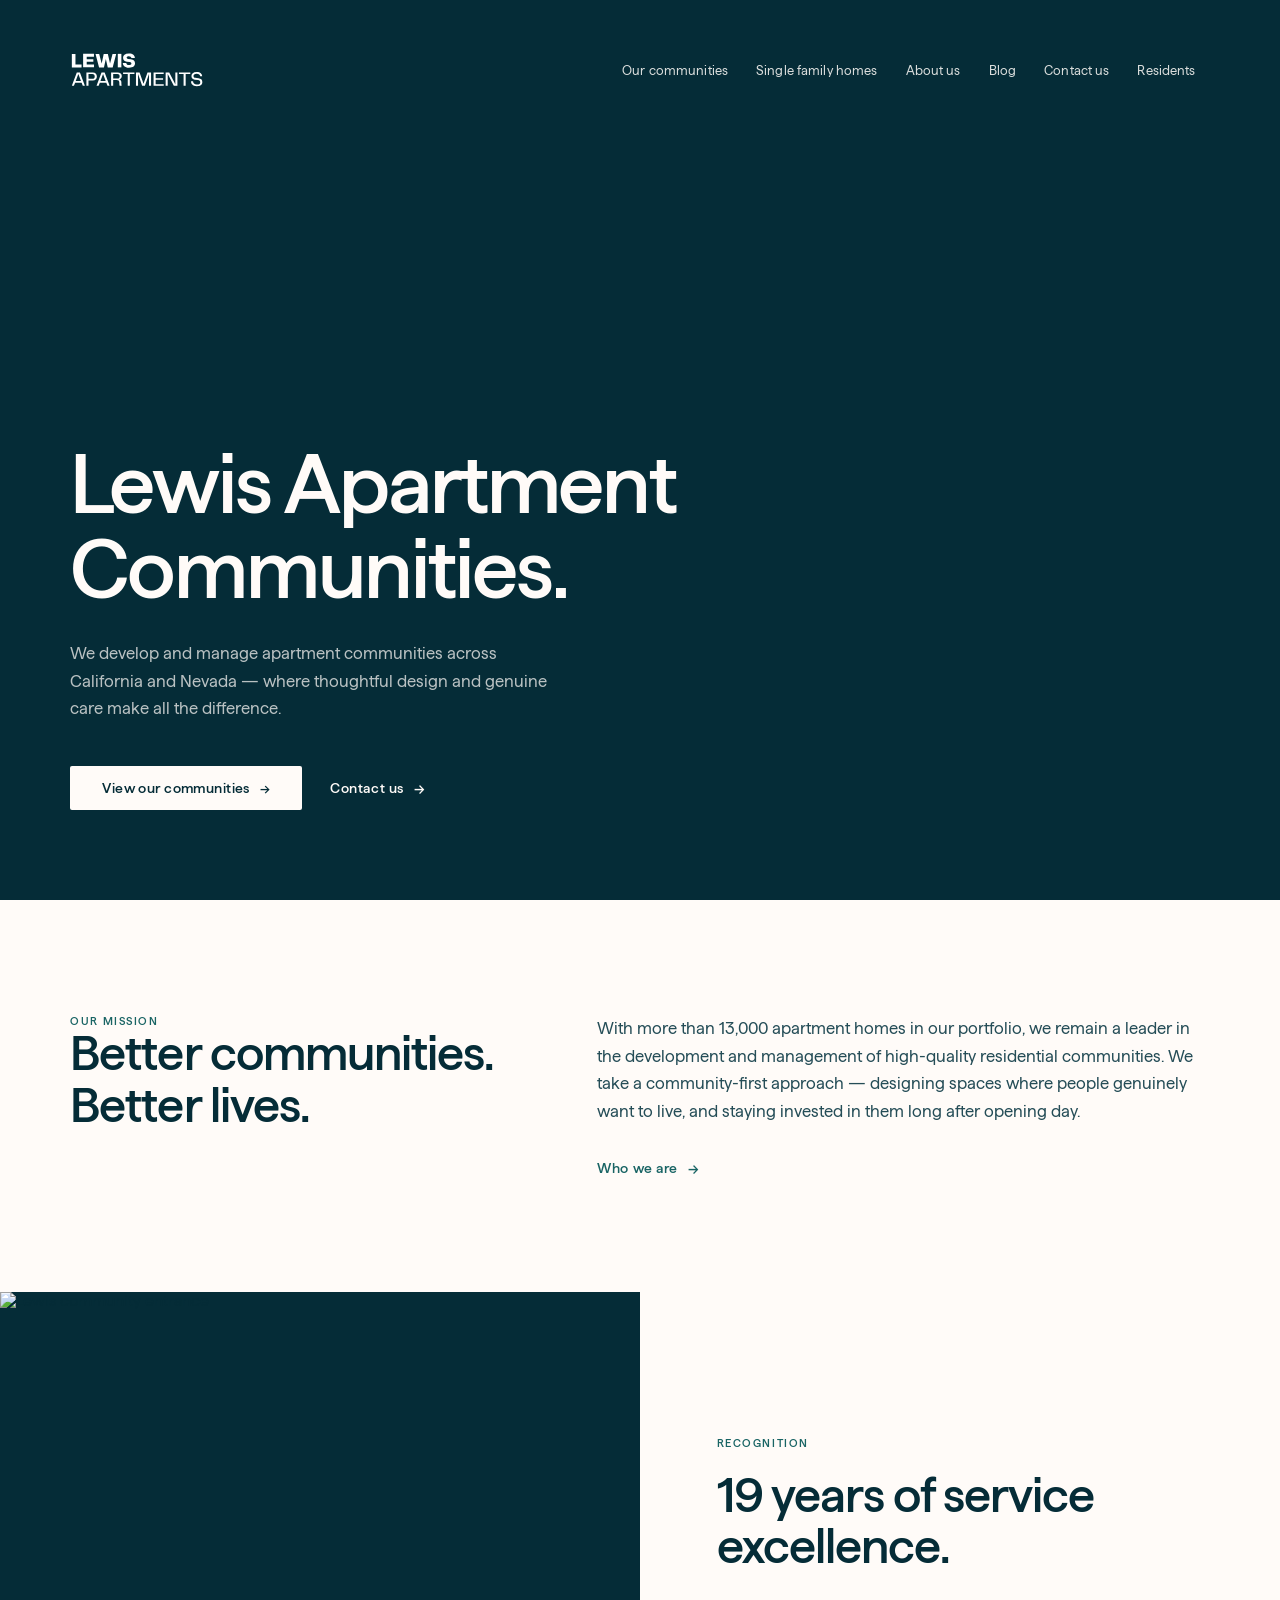
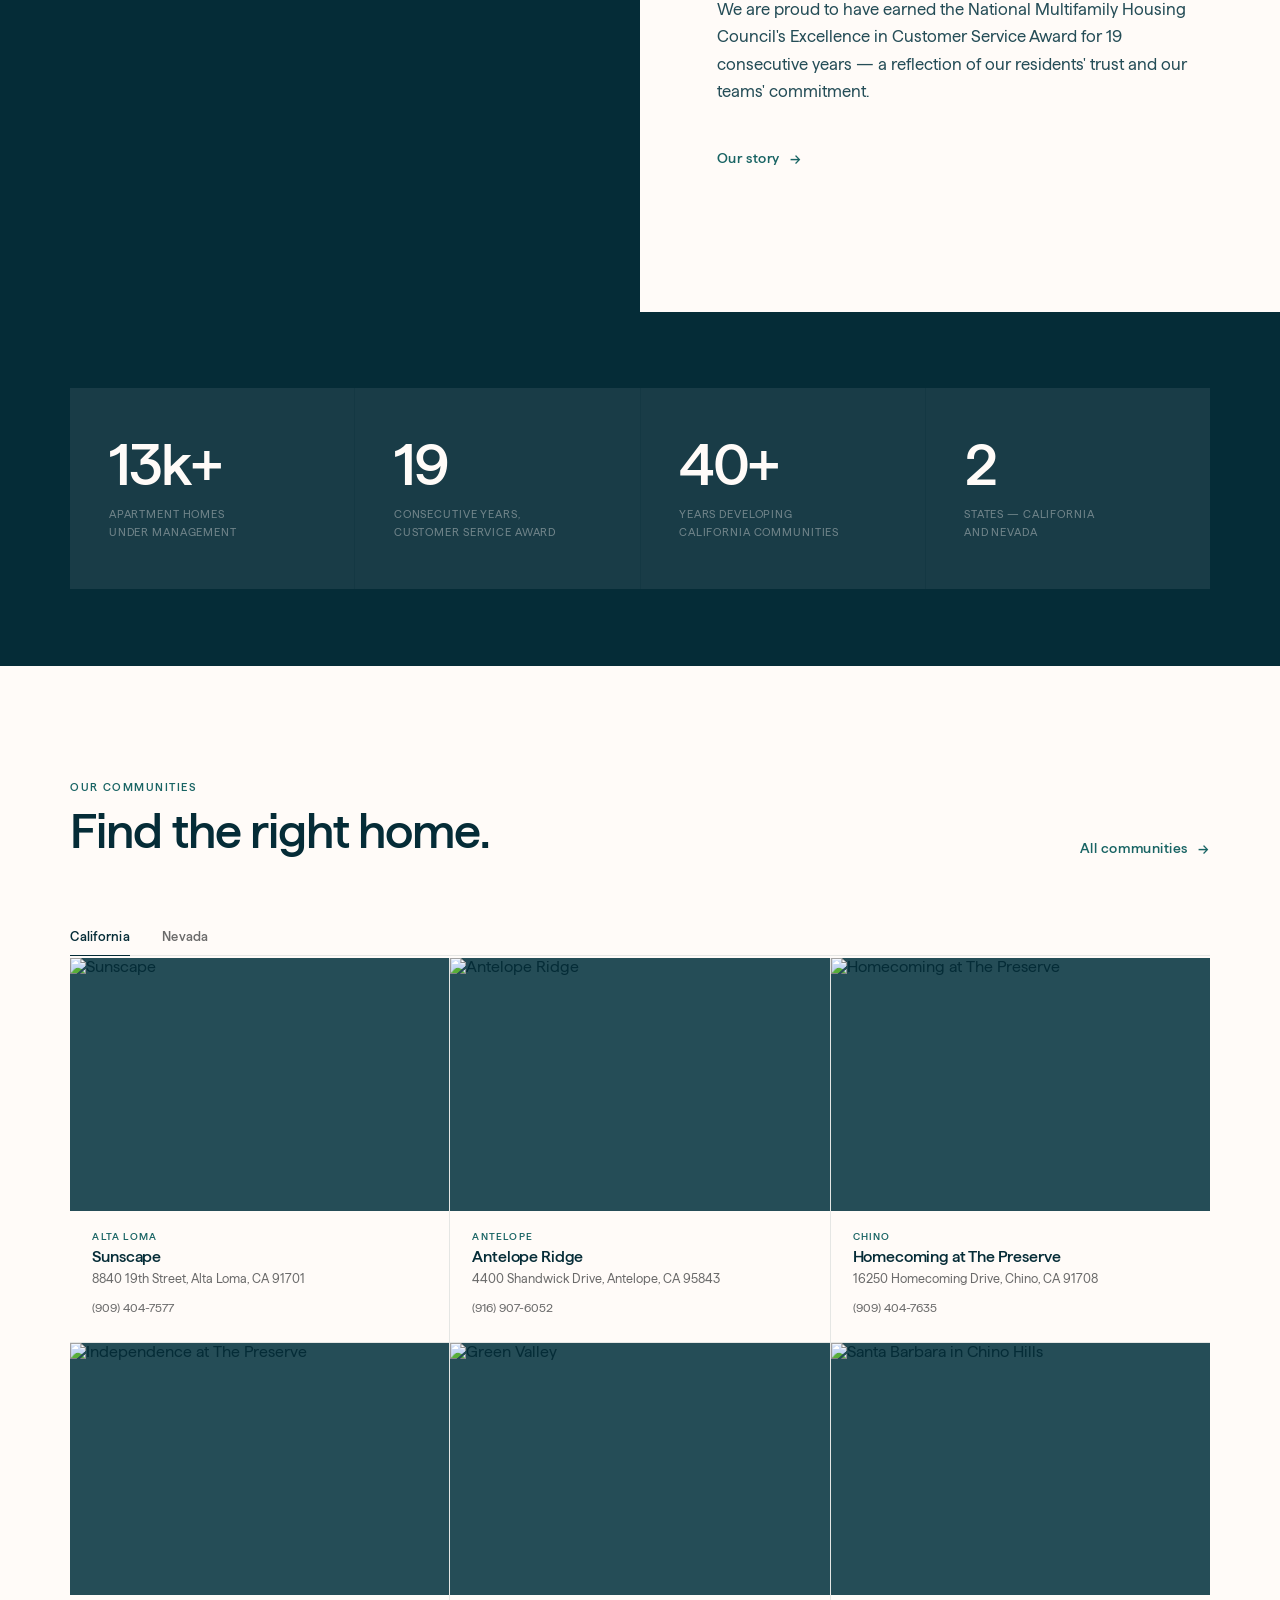
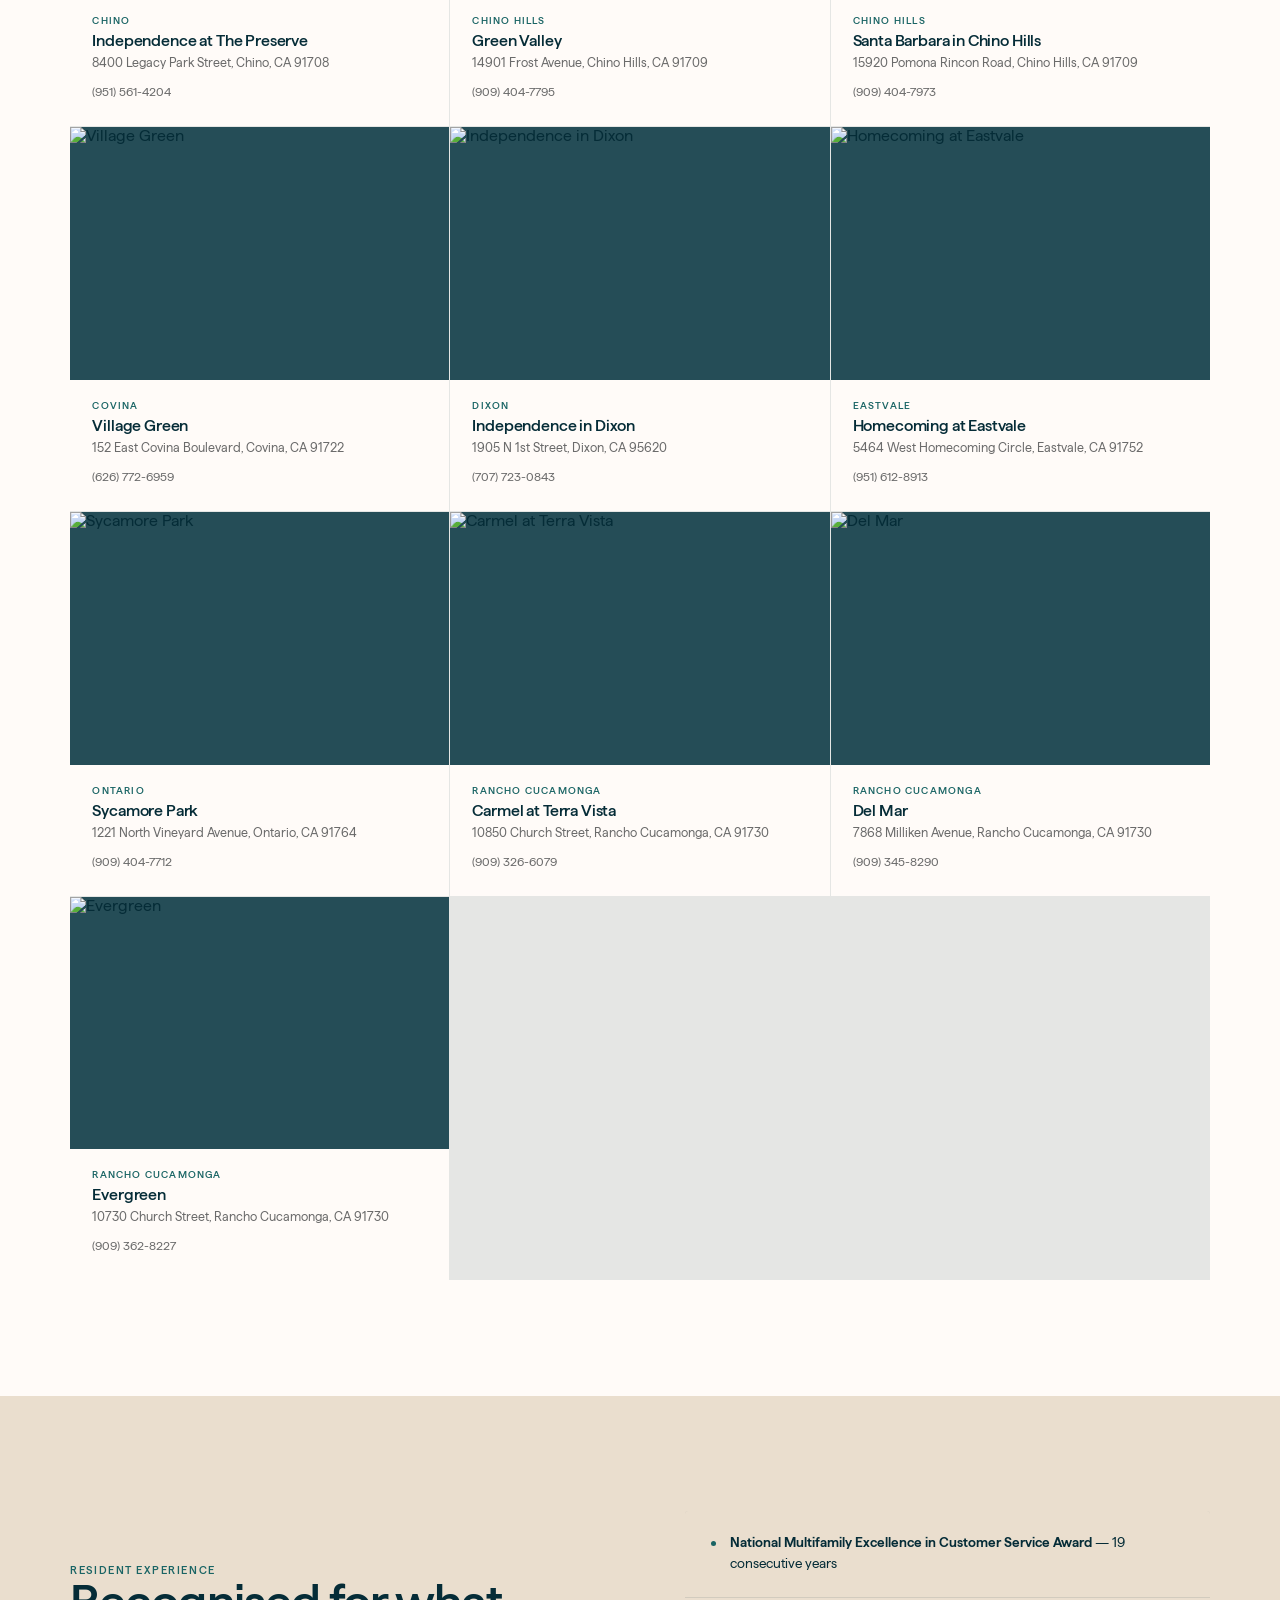
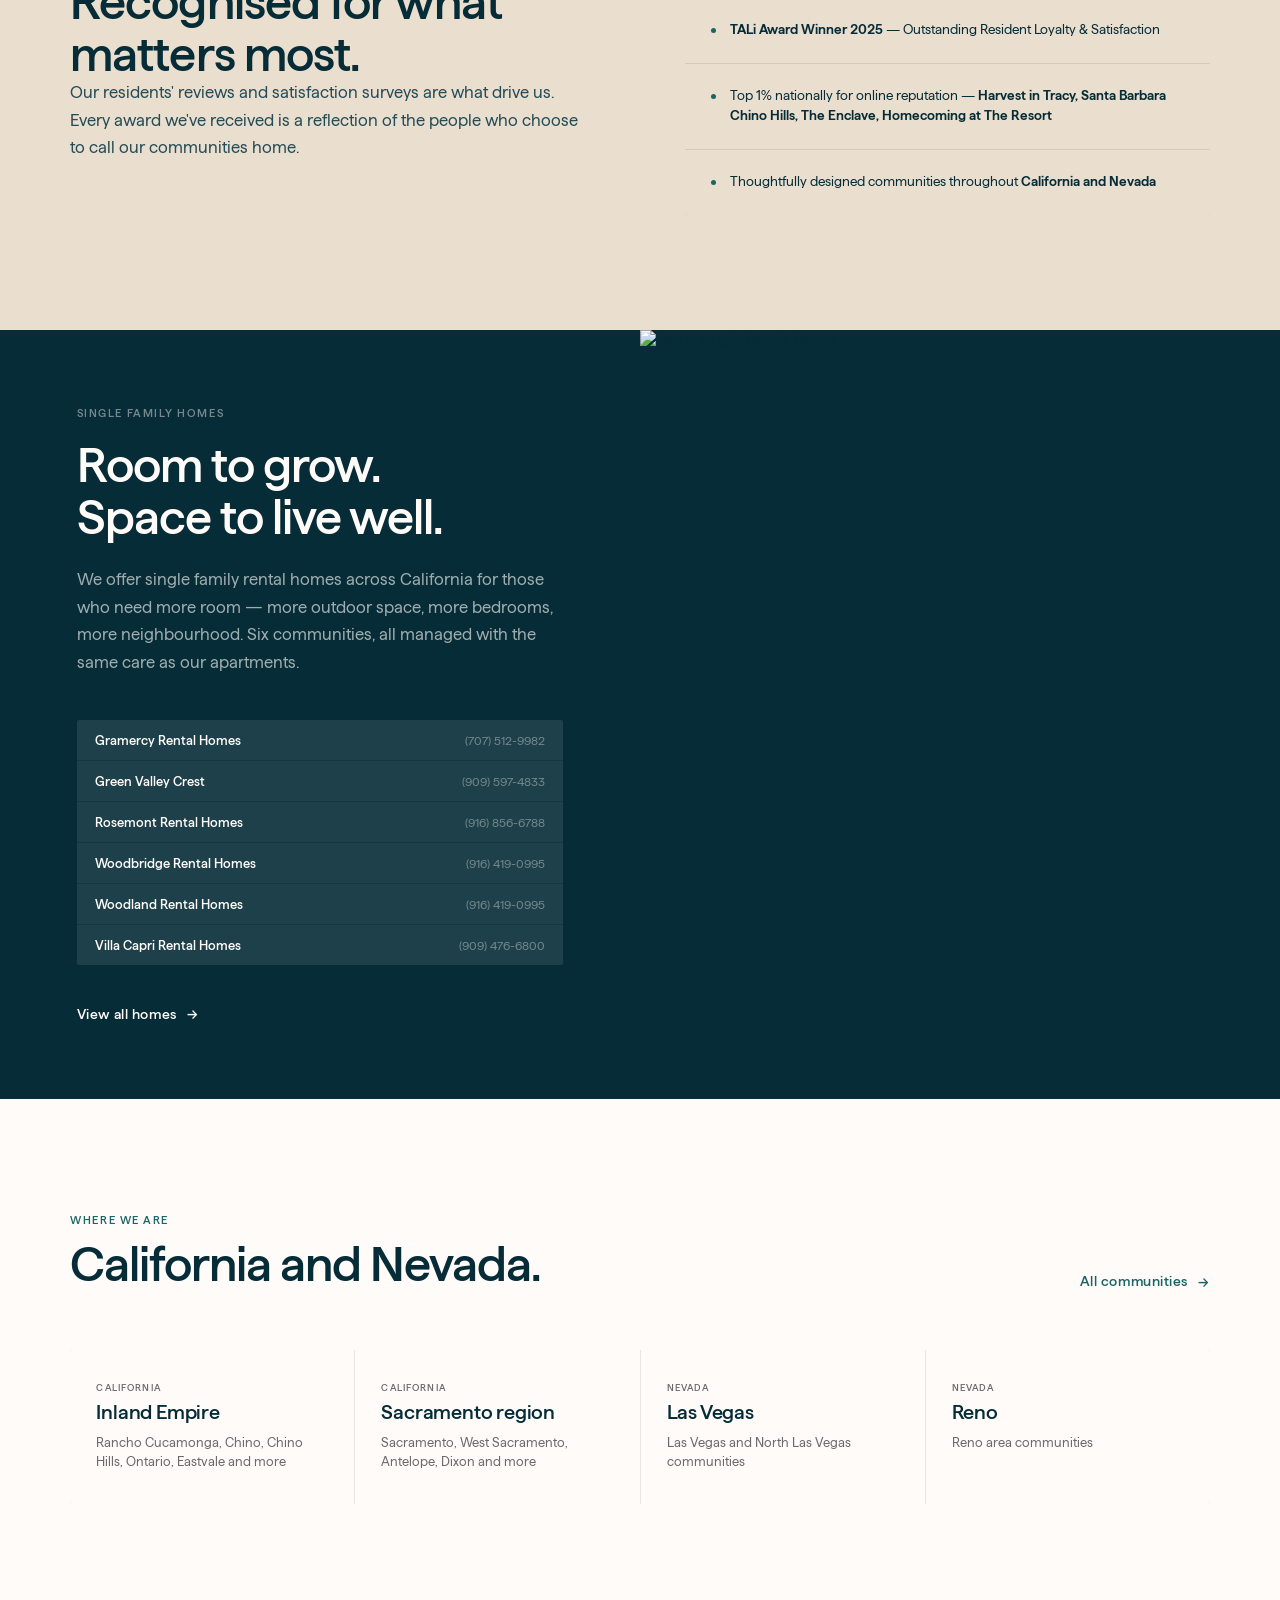
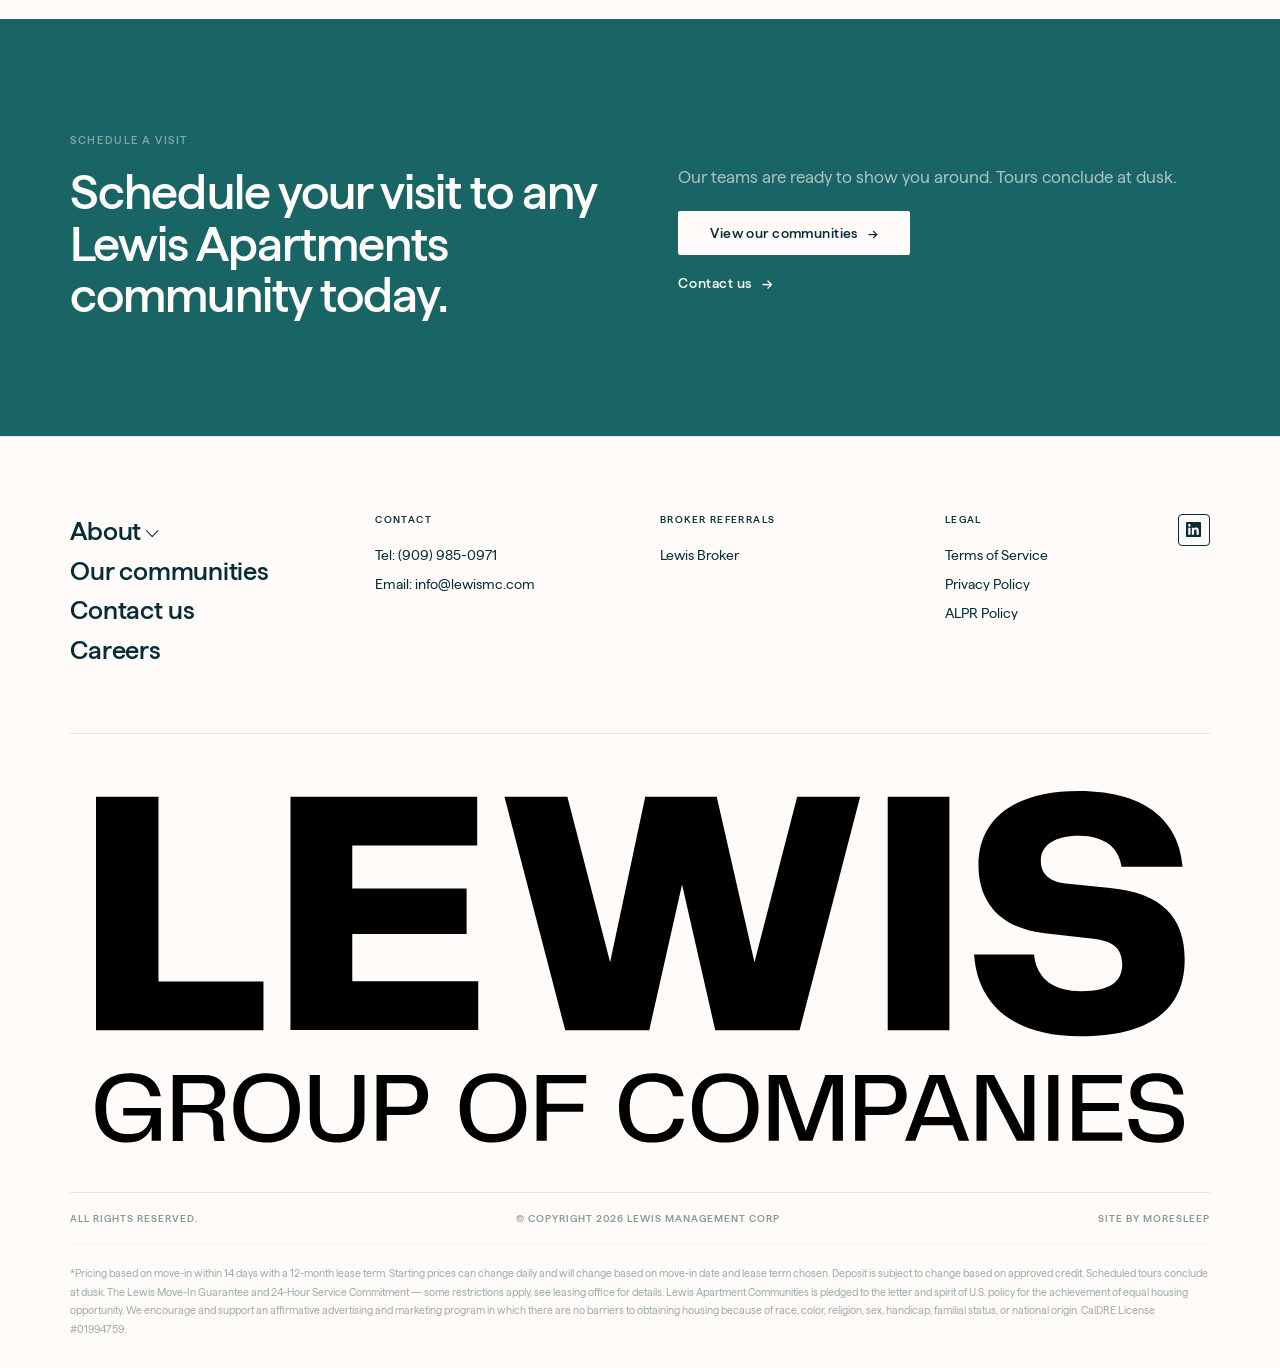
==== index.html @ bd65d20a "fix: footer pixel-matched to lewisgroupofcompanies.com screenshots" ====
<!DOCTYPE html>
<html lang="en">
<head>
<meta charset="UTF-8">
<meta name="viewport" content="width=device-width, initial-scale=1.0">
<title>Lewis Apartments — Better communities. Better lives.</title>
<meta name="description" content="With more than 13,000 apartment homes across California and Nevada, Lewis remains a leader in the development and management of thoughtfully crafted residential communities.">
<style>
/* ─── FONTS — self-hosted Haffer SQ ──────────────────── */
@font-face {
  font-family: 'Haffer SQ';
  src: url('./fonts/HafferSQ-Regular.woff2') format('woff2');
  font-weight: 400;
  font-style: normal;
  font-display: swap;
}
@font-face {
  font-family: 'Haffer SQ';
  src: url('./fonts/HafferSQ-Medium.woff2') format('woff2');
  font-weight: 500;
  font-style: normal;
  font-display: swap;
}
@font-face {
  font-family: 'Haffer SQ';
  src: url('./fonts/HafferSQ-SemiBold.woff2') format('woff2');
  font-weight: 600;
  font-style: normal;
  font-display: swap;
}

/* ─── TOKENS ──────────────────────────────────────────── */
:root {
  --cream:    #FFFBF8;
  --blue:     #052C37;
  --teal:     #196464;
  --teal-mid: #254D57;
  --warm:     #EADECE;
  --gray:     #6B6B6B;
  --border:   rgba(5,44,55,0.1);
  --ff:       'Haffer SQ', sans-serif;
  --max:      1280px;
  --pad:      clamp(28px, 5.5vw, 88px);
}

/* ─── RESET ───────────────────────────────────────────── */
*, *::before, *::after { box-sizing: border-box; margin: 0; padding: 0; }
html { scroll-behavior: smooth; }
body {
  font-family: var(--ff);
  background: var(--cream);
  color: var(--blue);
  -webkit-font-smoothing: antialiased;
  text-rendering: optimizeLegibility;
}
img { display: block; max-width: 100%; }
a { text-decoration: none; color: inherit; }
button { font-family: var(--ff); cursor: pointer; border: none; background: none; }

/* ─── TYPE SCALE ──────────────────────────────────────── */
.t-eyebrow {
  font-size: 11px;
  font-weight: 500;
  letter-spacing: .14em;
  text-transform: uppercase;
  color: var(--teal);
}
.t-eyebrow-cream { color: rgba(255,251,248,.45); }

.t-h1 {
  font-size: clamp(44px, 6.5vw, 92px);
  font-weight: 500;
  line-height: 1.02;
  letter-spacing: -0.025em;
}
.t-h2 {
  font-size: clamp(30px, 3.8vw, 56px);
  font-weight: 500;
  line-height: 1.06;
  letter-spacing: -0.02em;
}
.t-h3 {
  font-size: clamp(18px, 1.8vw, 26px);
  font-weight: 500;
  line-height: 1.18;
  letter-spacing: -0.01em;
}
.t-body {
  font-size: clamp(16px, 1.3vw, 19px);
  font-weight: 400;
  line-height: 1.65;
  color: var(--teal-mid);
}
.t-body-sm {
  font-size: 14px;
  font-weight: 400;
  line-height: 1.6;
  color: var(--gray);
}

/* ─── LAYOUT ──────────────────────────────────────────── */
.wrap { max-width: var(--max); margin: 0 auto; padding: 0 var(--pad); }
.section { padding: clamp(72px, 9vw, 140px) 0; }

/* ─── CTAs ────────────────────────────────────────────── */
.cta-link {
  display: inline-flex;
  align-items: center;
  gap: 10px;
  font-size: 14px;
  font-weight: 500;
  letter-spacing: .04em;
  transition: gap .2s;
}
.cta-link::after { content: '→'; font-size: 15px; }
.cta-link:hover { gap: 16px; }
.cta-link-dark  { color: var(--blue); }
.cta-link-teal  { color: var(--teal); }
.cta-link-cream { color: var(--cream); }

.btn {
  display: inline-flex;
  align-items: center;
  gap: 10px;
  padding: 14px 32px;
  font-family: var(--ff);
  font-size: 14px;
  font-weight: 500;
  letter-spacing: .03em;
  border-radius: 2px;
  transition: background .18s, color .18s;
}
.btn::after { content: '→'; }
.btn-cream { background: var(--cream); color: var(--blue); }
.btn-cream:hover { background: var(--warm); }
.btn-outline-cream { border: 1px solid rgba(255,251,248,.4); color: var(--cream); background: transparent; }
.btn-outline-cream:hover { background: rgba(255,251,248,.1); }

/* ─── ANNOUNCEMENT BAR ───────────────────────────────── */
.announce-bar {
  position: fixed;
  top: 0; left: 0; right: 0;
  z-index: 201;
  background: var(--blue);
  height: 36px;
  display: flex;
  align-items: center;
  justify-content: center;
  transition: transform .3s;
}
.announce-bar.hidden { transform: translateY(-36px); }
.announce-bar a {
  font-size: 11.5px;
  font-weight: 400;
  letter-spacing: .04em;
  color: rgba(255,251,248,.65);
  display: flex;
  align-items: center;
  gap: 8px;
  transition: color .2s;
}
.announce-bar a span { color: var(--cream); font-weight: 500; }
.announce-bar a:hover { color: var(--cream); }
.announce-bar a::after { content: '→'; font-size: 12px; }

/* ─── NAV ─────────────────────────────────────────────── */
.nav {
  position: fixed;
  top: 36px; left: 0; right: 0;
  z-index: 200;
  transition: background .3s, border-color .3s, box-shadow .3s, top .3s;
  border-bottom: 1px solid transparent;
}
.nav.bar-hidden { top: 0; }
.nav.scrolled {
  background: var(--cream);
  border-color: var(--border);
  box-shadow: 0 2px 24px rgba(5,44,55,.06);
}
.nav-inner {
  display: flex;
  align-items: center;
  justify-content: space-between;
  height: 68px;
  max-width: var(--max);
  margin: 0 auto;
  padding: 0 var(--pad);
}

/* Logo */
.logo { display: block; line-height: 0; flex-shrink: 0; }
.logo-img {
  height: 36px;
  width: auto;
  display: block;
  filter: brightness(0) invert(1);
  transition: filter .3s;
}
.nav.scrolled .logo-img {
  filter: brightness(0) saturate(100%) invert(10%) sepia(40%) saturate(900%) hue-rotate(155deg) brightness(85%);
}

/* Nav links container */
.nav-links {
  display: flex;
  align-items: center;
  gap: 0;
  list-style: none;
  height: 68px;
  margin: 0; padding: 0;
}
.nav-links > li {
  position: relative;
  height: 100%;
  display: flex;
  align-items: center;
}
.nav-links > li > a,
.nav-links > li > button {
  font-family: var(--ff);
  font-size: 13px;
  font-weight: 400;
  letter-spacing: .01em;
  color: rgba(255,251,248,.85);
  padding: 0 14px;
  height: 100%;
  display: flex;
  align-items: center;
  gap: 5px;
  background: none;
  border: none;
  cursor: pointer;
  white-space: nowrap;
  transition: color .2s;
}
.nav-links > li > a:hover,
.nav-links > li > button:hover { color: var(--cream); }
.nav.scrolled .nav-links > li > a,
.nav.scrolled .nav-links > li > button { color: var(--blue); }
.nav.scrolled .nav-links > li > a:hover,
.nav.scrolled .nav-links > li > button:hover { color: var(--teal); }

/* Dropdown chevron */
.chev {
  display: inline-block;
  width: 8px; height: 8px;
  border-right: 1.5px solid currentColor;
  border-bottom: 1.5px solid currentColor;
  transform: rotate(45deg) translateY(-1px);
  transition: transform .2s;
  flex-shrink: 0;
}
.nav-links > li:hover .chev { transform: rotate(-135deg) translateY(2px); }

/* CTA pill button */
.nav-cta {
  font-size: 12px !important;
  font-weight: 500 !important;
  letter-spacing: .05em !important;
  color: var(--cream) !important;
  border: 1px solid rgba(255,251,248,.5) !important;
  border-radius: 2px !important;
  padding: 8px 18px !important;
  height: auto !important;
  margin-left: 6px;
}
.nav-cta:hover { background: rgba(255,251,248,.1) !important; border-color: var(--cream) !important; }
.nav.scrolled .nav-cta { color: var(--blue) !important; border-color: rgba(5,44,55,.5) !important; }
.nav.scrolled .nav-cta:hover { background: var(--blue) !important; color: var(--cream) !important; border-color: var(--blue) !important; }

/* Dropdown panel */
.nav-drop {
  position: absolute;
  top: 100%; left: 0;
  min-width: 240px;
  background: var(--cream);
  border: 1px solid var(--border);
  border-top: 2px solid var(--teal);
  box-shadow: 0 8px 32px rgba(5,44,55,.12);
  opacity: 0;
  visibility: hidden;
  transform: translateY(-4px);
  transition: opacity .18s, transform .18s, visibility .18s;
  z-index: 300;
}
.nav-links > li:hover .nav-drop { opacity: 1; visibility: visible; transform: translateY(0); }
.nav-drop a {
  display: flex;
  align-items: center;
  gap: 14px;
  padding: 13px 18px;
  font-size: 13px;
  font-weight: 400;
  color: var(--blue);
  border-bottom: 1px solid var(--border);
  width: 100%;
  height: auto;
  transition: background .15s, color .15s;
}
.nav-drop a:last-child { border-bottom: none; }
.nav-drop a:hover { background: var(--teal-light); color: var(--teal); }
.nav-drop-img {
  width: 52px; height: 36px;
  object-fit: cover;
  border-radius: 2px;
  flex-shrink: 0;
  background: var(--warm);
}
.nav-drop-label { font-weight: 500; line-height: 1.3; }
.nav-drop-label small { display: block; font-size: 11px; font-weight: 400; color: var(--gray); margin-top: 1px; }

/* Hamburger */
.nav-ham {
  display: none;
  flex-direction: column;
  gap: 5px;
  cursor: pointer;
  padding: 4px;
  background: none;
  border: none;
}
.nav-ham span {
  display: block;
  width: 22px; height: 1.5px;
  background: rgba(255,251,248,.9);
  transition: background .3s, transform .3s, opacity .3s;
}
.nav.scrolled .nav-ham span { background: var(--blue); }
.nav-ham.open span:nth-child(1) { transform: translateY(6.5px) rotate(45deg); }
.nav-ham.open span:nth-child(2) { opacity: 0; }
.nav-ham.open span:nth-child(3) { transform: translateY(-6.5px) rotate(-45deg); }

/* Mobile fullscreen menu */
.nav-mob {
  display: none;
  position: fixed;
  inset: 0;
  background: var(--blue);
  z-index: 198;
  padding: 110px var(--pad) 48px;
  overflow-y: auto;
  transform: translateX(100%);
  transition: transform .3s ease;
}
.nav-mob.open { display: block; transform: translateX(0); }
.nav-mob a {
  display: block;
  font-size: clamp(20px, 4vw, 30px);
  font-weight: 500;
  color: var(--cream);
  padding: 14px 0;
  border-bottom: 1px solid rgba(255,251,248,.1);
  transition: color .15s;
  width: 100%; height: auto;
}
.nav-mob a:hover { color: rgba(255,251,248,.55); }
.nav-mob .mob-sub {
  font-size: 14px;
  font-weight: 400;
  color: rgba(255,251,248,.38);
  padding: 10px 0 10px 14px;
  border-bottom: 1px solid rgba(255,251,248,.06);
}
.nav-mob .mob-sub:hover { color: rgba(255,251,248,.7); }

/* ─── HERO ────────────────────────────────────────────── */
.hero {
  position: relative;
  height: 100svh;
  min-height: 640px;
  overflow: hidden;
  display: flex;
  align-items: flex-end;
  padding-top: 104px;
}
.hero-bg {
  position: absolute;
  inset: 0;
  background: var(--blue);
}
.hero-bg img,
.hero-bg video {
  width: 100%; height: 100%;
  object-fit: cover;
  object-position: center 40%;
  opacity: .72;
}
.hero-bg::after {
  content: '';
  position: absolute;
  inset: 0;
  background:
    linear-gradient(to top,  rgba(5,44,55,.80) 0%, rgba(5,44,55,.15) 55%, transparent 100%),
    linear-gradient(to right, rgba(5,44,55,.35) 0%, transparent 65%);
}
.hero-content {
  position: relative;
  z-index: 2;
  width: 100%;
  max-width: var(--max);
  margin: 0 auto;
  padding: 0 var(--pad) clamp(56px, 7vw, 96px);
}
.hero-content .t-eyebrow { margin-bottom: 24px; }
.hero-content .t-h1 { color: var(--cream); max-width: 720px; margin-bottom: 28px; }
.hero-content .t-body { color: rgba(255,251,248,.72); max-width: 500px; margin-bottom: 44px; }
.hero-actions { display: flex; align-items: center; gap: 28px; flex-wrap: wrap; }

/* ─── MISSION ─────────────────────────────────────────── */
.mission-inner {
  display: grid;
  grid-template-columns: 5fr 7fr;
  gap: clamp(48px, 7vw, 120px);
  align-items: start;
}
.mission-left .t-eyebrow { margin-bottom: 20px; }
.mission-right .t-body   { margin-bottom: 40px; }

/* ─── SPLIT SECTIONS ──────────────────────────────────── */
.split {
  display: grid;
  grid-template-columns: 1fr 1fr;
  min-height: 620px;
}
.split-img {
  position: relative;
  overflow: hidden;
  background: var(--blue);
}
.split-img img {
  width: 100%; height: 100%;
  object-fit: cover;
  object-position: center;
  transition: transform .7s ease;
}
.split:hover .split-img img { transform: scale(1.04); }
.split-content {
  display: flex;
  flex-direction: column;
  justify-content: center;
  padding: clamp(48px, 6vw, 100px);
}
.split-content .t-eyebrow { margin-bottom: 20px; }
.split-content .t-h2      { margin-bottom: 24px; }
.split-content .t-body    { margin-bottom: 44px; }

.bg-cream  { background: var(--cream); }
.bg-blue   { background: var(--blue); }
.bg-teal   { background: var(--teal); }
.bg-warm   { background: var(--warm); }

.bg-blue .t-h2  { color: var(--cream); }
.bg-blue .t-body { color: rgba(255,251,248,.62); }
.bg-teal .t-h2  { color: var(--cream); }
.bg-teal .t-body { color: rgba(255,251,248,.7); }

/* ─── STATS ───────────────────────────────────────────── */
.stats-wrap {
  background: var(--blue);
  padding: clamp(48px, 6vw, 80px) 0;
}
.stats-grid {
  display: grid;
  grid-template-columns: repeat(4, 1fr);
  gap: 1px;
  background: rgba(255,251,248,.06);
}
.stat {
  background: rgba(255,251,248,.02);
  padding: clamp(28px, 4vw, 48px) clamp(24px, 3vw, 44px);
}
.stat-n {
  font-size: clamp(40px, 4.5vw, 64px);
  font-weight: 500;
  letter-spacing: -0.03em;
  color: var(--cream);
  line-height: 1;
  margin-bottom: 12px;
}
.stat-l {
  font-size: 11px;
  font-weight: 400;
  letter-spacing: .08em;
  text-transform: uppercase;
  color: rgba(255,251,248,.38);
  line-height: 1.6;
}

/* ─── COMMUNITIES ─────────────────────────────────────── */
.section-head {
  display: flex;
  align-items: flex-end;
  justify-content: space-between;
  margin-bottom: clamp(36px, 5vw, 60px);
  gap: 24px;
}
.section-head .t-eyebrow { margin-bottom: 12px; }

.tabs {
  display: flex;
  border-bottom: 1px solid var(--border);
  margin-bottom: 2px;
}
.tab {
  font-family: var(--ff);
  font-size: 13px;
  font-weight: 500;
  letter-spacing: .02em;
  padding: 12px 0;
  margin-right: 32px;
  margin-bottom: -1px;
  color: var(--gray);
  cursor: pointer;
  border-bottom: 1.5px solid transparent;
  transition: color .15s, border-color .15s;
  background: none;
}
.tab.active { color: var(--blue); border-color: var(--blue); }
.tab:hover  { color: var(--blue); }

.tab-panel { display: none; }
.tab-panel.active {
  display: grid;
  grid-template-columns: repeat(3, 1fr);
  gap: 1px;
  background: var(--border);
}

/* Community card */
.c-card {
  display: block;
  background: var(--cream);
  transition: background .18s;
}
.c-card:hover { background: #F5F0EB; }
.c-img {
  aspect-ratio: 3/2;
  overflow: hidden;
  position: relative;
  background: var(--teal-mid);
}
.c-img img {
  width: 100%; height: 100%;
  object-fit: cover;
  transition: transform .5s ease;
}
.c-card:hover .c-img img { transform: scale(1.05); }
.c-body { padding: 20px 22px 26px; }
.c-region {
  font-size: 10px;
  font-weight: 500;
  letter-spacing: .12em;
  text-transform: uppercase;
  color: var(--teal);
  margin-bottom: 5px;
}
.c-name {
  font-size: 16px;
  font-weight: 500;
  letter-spacing: -.01em;
  color: var(--blue);
  margin-bottom: 5px;
  line-height: 1.25;
}
.c-address {
  font-size: 12.5px;
  font-weight: 400;
  color: var(--gray);
  margin-bottom: 14px;
}
.c-foot {
  display: flex;
  align-items: center;
  justify-content: space-between;
}
.c-phone { font-size: 12px; color: var(--gray); }
.c-arrow {
  font-size: 15px;
  color: var(--teal);
  opacity: 0;
  transform: translateX(-4px);
  transition: opacity .18s, transform .18s;
}
.c-card:hover .c-arrow { opacity: 1; transform: translateX(0); }

/* ─── AWARDS STRIP ────────────────────────────────────── */
.awards-grid {
  display: grid;
  grid-template-columns: 1fr 1fr;
  gap: clamp(40px, 7vw, 112px);
  align-items: center;
}
.awards-left .t-eyebrow { margin-bottom: 20px; }
.awards-left .t-h2      { margin-bottom: 24px; }
.awards-right {
  display: flex;
  flex-direction: column;
  gap: 1px;
  background: rgba(5,44,55,.1);
  border-radius: 3px;
  overflow: hidden;
}
.award-row {
  background: var(--warm);
  padding: 22px 26px;
  display: flex;
  gap: 14px;
  align-items: flex-start;
}
.award-dot {
  width: 5px; height: 5px;
  border-radius: 50%;
  background: var(--teal);
  flex-shrink: 0;
  margin-top: 8px;
}
.award-text {
  font-size: 13.5px;
  font-weight: 400;
  color: var(--blue);
  line-height: 1.55;
}
.award-text strong { font-weight: 600; }

/* ─── LOCATIONS ───────────────────────────────────────── */
.loc-grid {
  display: grid;
  grid-template-columns: repeat(4, 1fr);
  gap: 1px;
  background: var(--border);
  border-radius: 3px;
  overflow: hidden;
  margin-top: 48px;
}
.loc {
  display: block;
  background: var(--cream);
  padding: 32px 26px;
  position: relative;
  transition: background .18s;
}
.loc:hover { background: #EAF2F2; }
.loc-region {
  font-size: 9.5px;
  font-weight: 500;
  letter-spacing: .12em;
  text-transform: uppercase;
  color: var(--gray);
  margin-bottom: 8px;
}
.loc-name {
  font-size: 20px;
  font-weight: 500;
  letter-spacing: -.01em;
  margin-bottom: 10px;
}
.loc-detail { font-size: 13px; font-weight: 400; color: var(--gray); line-height: 1.5; }
.loc-arrow {
  position: absolute;
  top: 32px; right: 26px;
  font-size: 16px;
  color: var(--teal);
  opacity: 0;
  transform: translateX(-6px);
  transition: opacity .18s, transform .18s;
}
.loc:hover .loc-arrow { opacity: 1; transform: translateX(0); }

/* ─── CTA SECTION ─────────────────────────────────────── */
.cta-inner {
  display: grid;
  grid-template-columns: 1fr 1fr;
  gap: clamp(40px, 6vw, 96px);
  align-items: center;
}
.cta-inner .t-eyebrow { margin-bottom: 20px; }
.cta-inner .t-h2 { color: var(--cream); }
.cta-right {
  display: flex;
  flex-direction: column;
  align-items: flex-start;
  gap: 20px;
}
.cta-body {
  font-size: 17px;
  font-weight: 400;
  line-height: 1.65;
  color: rgba(255,251,248,.62);
}

/* ─── FOOTER — lewisgroupofcompanies.com ──────────────── */
footer {
  background: var(--cream);
  border-top: 1px solid var(--border);
}

/* Main grid: nav column left, 3 info columns right */
.f-main {
  display: grid;
  grid-template-columns: 1fr 1fr 1fr 1fr;
  gap: 0;
  padding: clamp(48px, 6vw, 80px) 0 clamp(40px, 5vw, 64px);
  border-bottom: 1px solid var(--border);
}

/* Left column — large stacked nav links */
.f-nav-col {
  padding-right: 40px;
}
.f-nav-col ul {
  list-style: none;
  display: flex;
  flex-direction: column;
  gap: 4px;
}
.f-nav-col a {
  font-size: clamp(18px, 2vw, 26px);
  font-weight: 500;
  color: var(--blue);
  line-height: 1.4;
  letter-spacing: -0.01em;
  transition: color .15s;
  display: flex;
  align-items: center;
  gap: 6px;
}
.f-nav-col a:hover { color: var(--teal); }
.f-nav-col .f-chev {
  display: inline-block;
  width: 9px; height: 9px;
  border-right: 1.5px solid currentColor;
  border-bottom: 1.5px solid currentColor;
  transform: rotate(45deg) translateY(-1px);
}

/* Right 3 columns — CONTACT, BROKER REFERRALS, LEGAL */
.f-info-col {
  padding: 0 20px;
  border-left: none;
}
.f-info-head {
  font-size: 10px;
  font-weight: 500;
  letter-spacing: .14em;
  text-transform: uppercase;
  color: var(--blue);
  margin-bottom: 20px;
}
.f-info-body {
  display: flex;
  flex-direction: column;
  gap: 8px;
}
.f-info-body a,
.f-info-body p {
  font-size: 14px;
  font-weight: 400;
  color: var(--blue);
  line-height: 1.5;
  transition: color .15s;
}
.f-info-body a:hover { color: var(--teal); }

/* LinkedIn icon — top right */
.f-social {
  display: flex;
  justify-content: flex-end;
  padding-bottom: 20px;
  grid-column: 4;
  grid-row: 1;
  align-self: start;
  justify-self: end;
}
.f-linkedin {
  display: flex;
  align-items: center;
  justify-content: center;
  width: 32px; height: 32px;
  border: 1.5px solid var(--blue);
  border-radius: 4px;
  color: var(--blue);
  transition: background .15s, color .15s;
}
.f-linkedin:hover { background: var(--blue); color: var(--cream); }
.f-linkedin svg { width: 15px; height: 15px; fill: currentColor; }

/* Giant LEWIS GROUP OF COMPANIES wordmark */
.f-wordmark {
  padding: clamp(32px, 4vw, 48px) 0 clamp(24px, 3vw, 36px);
  border-bottom: 1px solid var(--border);
  overflow: hidden;
}
.f-wordmark a {
  display: block;
  line-height: 1;
}
.f-wordmark img {
  width: 100%;
  height: auto;
  display: block;
  /* White SVG → black: invert the white to black */
  filter: brightness(0);
}

/* Bottom bar — three items spaced across full width */
.f-bottom-bar {
  display: flex;
  align-items: center;
  justify-content: space-between;
  padding: clamp(14px, 2vw, 20px) 0;
  gap: 16px;
}
.f-bottom-bar span {
  font-size: 10px;
  font-weight: 500;
  letter-spacing: .1em;
  text-transform: uppercase;
  color: var(--blue);
  opacity: .5;
}
.f-bottom-bar a {
  font-size: 10px;
  font-weight: 500;
  letter-spacing: .1em;
  text-transform: uppercase;
  color: var(--blue);
  opacity: .5;
  transition: opacity .15s;
}
.f-bottom-bar a:hover { opacity: 1; }

/* Apartments legal disclaimer */
.f-disclaimer {
  border-top: 1px solid var(--border);
  padding: 20px 0 28px;
  font-size: 10.5px;
  font-weight: 400;
  color: var(--blue);
  opacity: .38;
  line-height: 1.8;
}

/* ─── RESPONSIVE ──────────────────────────────────────── */
@media (max-width: 1024px) {
  .mission-inner,
  .awards-grid,
  .cta-inner { grid-template-columns: 1fr; }
  .f-main { grid-template-columns: 1fr 1fr; gap: 32px; }
  .split { grid-template-columns: 1fr; }
  .split-img { min-height: 400px; order: -1; }
  .split.img-right .split-img { order: 1; }
  .stats-grid { grid-template-columns: 1fr 1fr; }
  .loc-grid { grid-template-columns: 1fr 1fr; }
  .tab-panel.active { grid-template-columns: 1fr 1fr; }
  .footer-top { grid-template-columns: 1fr 1fr; gap: 32px; }
}
@media (max-width: 860px) {
  .nav-links { display: none; }
  .nav-ham { display: flex; }
  .tab-panel.active { grid-template-columns: 1fr; }
  .stats-grid { grid-template-columns: 1fr 1fr; }
  .loc-grid { grid-template-columns: 1fr 1fr; }
  .footer-top { grid-template-columns: 1fr; }
  .section-head { flex-direction: column; align-items: flex-start; }
  .hero-actions { flex-direction: column; align-items: flex-start; gap: 16px; }
}
@media (prefers-reduced-motion: reduce) {
  * { transition: none !important; }
}
</style>
</head>
<body>

<!-- NAV ───────────────────────────────────────────────── -->
<nav class="nav" id="nav" role="navigation" aria-label="Main navigation">
  <div class="nav-inner">
    <!-- Lewis Group of Companies wordmark SVG — matches the parent site exactly -->
    <a href="/" class="logo" aria-label="Lewis Apartments">
      <img src="./img/lewis-apartments-logo-white.svg"
           alt="Lewis Apartments"
           class="logo-img"
           width="114" height="37">
    </a>

    <ul class="nav-links" role="list">
      <li><a href="#communities">Our communities</a></li>
      <li><a href="#single-family">Single family homes</a></li>
      <li><a href="/about-us">About us</a></li>
      <li><a href="https://blog.lewisapartments.com" target="_blank" rel="noopener">Blog</a></li>
      <li><a href="/contact-us">Contact us</a></li>
      <li><a href="/resident-corner">Residents</a></li>
    </ul>
  </div>
</nav>

<!-- HERO ──────────────────────────────────────────────── -->
<section class="hero" aria-label="Hero">
  <div class="hero-bg">
    <video
      autoplay
      muted
      loop
      playsinline
      poster="https://www.lewisapartments.com/uploads/images/images/307x194h/813043/HCTV_Pool5_10.2025.jpg"
    >
      <source src="https://lewisgroupofcompanies.com/wp-content/uploads/2023/08/our_businesses-module.mp4" type="video/mp4">
      <!-- Fallback image if video fails -->
      <img src="https://lewisgroupofcompanies.com/wp-content/uploads/2023/08/Lewis_Jamboree_EntryGate_0114-11x8_edit-1-2048x1365.jpg" alt="Lewis communities">
    </video>
  </div>
  <div class="hero-content wrap">
    <h1 class="t-h1">Lewis Apartment<br>Communities.</h1>
    <p class="t-body">We develop and manage apartment communities across California and Nevada — where thoughtful design and genuine care make all the difference.</p>
    <div class="hero-actions">
      <a href="#communities" class="btn btn-cream">View our communities</a>
      <a href="/contact-us" class="cta-link cta-link-cream">Contact us</a>
    </div>
  </div>
</section>

<!-- MISSION ────────────────────────────────────────────── -->
<section class="section" style="background:var(--cream);" aria-labelledby="mission-h">
  <div class="wrap">
    <div class="mission-inner">
      <div>
        <p class="t-eyebrow">Our mission</p>
        <h2 class="t-h2" id="mission-h">Better communities.<br>Better lives.</h2>
      </div>
      <div>
        <p class="t-body">With more than 13,000 apartment homes in our portfolio, we remain a leader in the development and management of high-quality residential communities. We take a community-first approach — designing spaces where people genuinely want to live, and staying invested in them long after opening day.</p>
        <br><br>
        <a href="/about-us" class="cta-link cta-link-teal">Who we are</a>
      </div>
    </div>
  </div>
</section>

<!-- SPLIT — Recognition, image left ────────────────────── -->
<section class="split" aria-labelledby="recog-h">
  <div class="split-img">
    <img
      src="https://lewisgroupofcompanies.com/wp-content/uploads/2023/08/Lewis_Jamboree_EntryGate_0114-11x8_edit-1-2048x1365.jpg"
      alt="Lewis community entrance"
      loading="lazy"
    >
  </div>
  <div class="split-content bg-cream">
    <p class="t-eyebrow">Recognition</p>
    <h2 class="t-h2" id="recog-h">19 years of service excellence.</h2>
    <p class="t-body">We are proud to have earned the National Multifamily Housing Council's Excellence in Customer Service Award for 19 consecutive years — a reflection of our residents' trust and our teams' commitment.</p>
    <a href="/about-us" class="cta-link cta-link-teal">Our story</a>
  </div>
</section>

<!-- STATS ──────────────────────────────────────────────── -->
<div class="stats-wrap" aria-label="Lewis by the numbers">
  <div class="wrap">
    <div class="stats-grid">
      <div class="stat">
        <div class="stat-n">13k+</div>
        <div class="stat-l">Apartment homes<br>under management</div>
      </div>
      <div class="stat">
        <div class="stat-n">19</div>
        <div class="stat-l">Consecutive years,<br>Customer Service Award</div>
      </div>
      <div class="stat">
        <div class="stat-n">40+</div>
        <div class="stat-l">Years developing<br>California communities</div>
      </div>
      <div class="stat">
        <div class="stat-n">2</div>
        <div class="stat-l">States — California<br>and Nevada</div>
      </div>
    </div>
  </div>
</div>

<!-- COMMUNITIES ────────────────────────────────────────── -->
<section class="section" style="background:var(--cream);" id="communities" aria-labelledby="comm-h">
  <div class="wrap">
    <div class="section-head">
      <div>
        <p class="t-eyebrow">Our communities</p>
        <h2 class="t-h2" id="comm-h">Find the right home.</h2>
      </div>
      <a href="/our-communities" class="cta-link cta-link-teal">All communities</a>
    </div>

    <div class="tabs" role="tablist">
      <button class="tab active" role="tab" aria-selected="true"  aria-controls="tab-ca" onclick="switchTab('ca',this)">California</button>
      <button class="tab"        role="tab" aria-selected="false" aria-controls="tab-nv" onclick="switchTab('nv',this)">Nevada</button>
    </div>

    <!-- CA -->
    <div class="tab-panel active" id="tab-ca" role="tabpanel">
      <a href="https://www.lewisapartments.com/sunscape-apts-alta-loma-ca" class="c-card" target="_blank" rel="noopener">
        <div class="c-img"><img src="https://www.lewisapartments.com/uploads/images/images/307x194h/809871/Sunscape_Pool4_9.2025.jpg" alt="Sunscape" loading="lazy"></div>
        <div class="c-body"><div class="c-region">Alta Loma</div><div class="c-name">Sunscape</div><div class="c-address">8840 19th Street, Alta Loma, CA 91701</div><div class="c-foot"><span class="c-phone">(909) 404-7577</span><span class="c-arrow">→</span></div></div>
      </a>
      <a href="https://www.lewisapartments.com/antelope-ridge-antelope-ca" class="c-card" target="_blank" rel="noopener">
        <div class="c-img"><img src="https://d31itegtepnisb.cloudfront.net/uploads/image/image/640052/307x194h_Antelope_Ridge.jpg" alt="Antelope Ridge" loading="lazy"></div>
        <div class="c-body"><div class="c-region">Antelope</div><div class="c-name">Antelope Ridge</div><div class="c-address">4400 Shandwick Drive, Antelope, CA 95843</div><div class="c-foot"><span class="c-phone">(916) 907-6052</span><span class="c-arrow">→</span></div></div>
      </a>
      <a href="https://www.lewisapartments.com/homecoming-at-the-preserve-chino-ca" class="c-card" target="_blank" rel="noopener">
        <div class="c-img"><img src="https://www.lewisapartments.com/uploads/images/images/307x194h/743282/Clubhouse_exterior.jpg" alt="Homecoming at The Preserve" loading="lazy"></div>
        <div class="c-body"><div class="c-region">Chino</div><div class="c-name">Homecoming at The Preserve</div><div class="c-address">16250 Homecoming Drive, Chino, CA 91708</div><div class="c-foot"><span class="c-phone">(909) 404-7635</span><span class="c-arrow">→</span></div></div>
      </a>
      <a href="https://www.lewisapartments.com/independence-at-the-preserve-chino-ca/" class="c-card" target="_blank" rel="noopener">
        <div class="c-img"><img src="https://www.lewisapartments.com/uploads/images/images/307x194h/788414/IAP_Pool3_12.2024.jpg" alt="Independence at The Preserve" loading="lazy"></div>
        <div class="c-body"><div class="c-region">Chino</div><div class="c-name">Independence at The Preserve</div><div class="c-address">8400 Legacy Park Street, Chino, CA 91708</div><div class="c-foot"><span class="c-phone">(951) 561-4204</span><span class="c-arrow">→</span></div></div>
      </a>
      <a href="https://www.lewisapartments.com/green-valley-apartments-chino-hills-ca" class="c-card" target="_blank" rel="noopener">
        <div class="c-img"><img src="https://www.lewisapartments.com/uploads/images/images/307x194h/798018/Green_Valley_Pool2_4.25.jpg" alt="Green Valley" loading="lazy"></div>
        <div class="c-body"><div class="c-region">Chino Hills</div><div class="c-name">Green Valley</div><div class="c-address">14901 Frost Avenue, Chino Hills, CA 91709</div><div class="c-foot"><span class="c-phone">(909) 404-7795</span><span class="c-arrow">→</span></div></div>
      </a>
      <a href="https://www.lewisapartments.com/santa-barbara-in-chino-hills-chino-hills-ca" class="c-card" target="_blank" rel="noopener">
        <div class="c-img"><img src="https://www.lewisapartments.com/uploads/images/images/307x194h/795459/Santa_Barbara_Chino_Hills_Our_Communities_Banner_Top_Rated.jpg" alt="Santa Barbara in Chino Hills" loading="lazy"></div>
        <div class="c-body"><div class="c-region">Chino Hills</div><div class="c-name">Santa Barbara in Chino Hills</div><div class="c-address">15920 Pomona Rincon Road, Chino Hills, CA 91709</div><div class="c-foot"><span class="c-phone">(909) 404-7973</span><span class="c-arrow">→</span></div></div>
      </a>
      <a href="https://www.lewisapartments.com/village-green-senior-covina-ca" class="c-card" target="_blank" rel="noopener">
        <div class="c-img"><img src="https://www.lewisapartments.com/uploads/images/images/307x194h/263583/LMC_VillageGreen_Spa2-Bubbles_1285a-11x8.jpg" alt="Village Green" loading="lazy"></div>
        <div class="c-body"><div class="c-region">Covina</div><div class="c-name">Village Green</div><div class="c-address">152 East Covina Boulevard, Covina, CA 91722</div><div class="c-foot"><span class="c-phone">(626) 772-6959</span><span class="c-arrow">→</span></div></div>
      </a>
      <a href="https://www.lewisapartments.com/independence-in-dixon-dixon-ca" class="c-card" target="_blank" rel="noopener">
        <div class="c-img"><img src="https://www.lewisapartments.com/uploads/images/images/307x194h/820269/IID_Bldg_7_02.2026.jpg" alt="Independence in Dixon" loading="lazy"></div>
        <div class="c-body"><div class="c-region">Dixon</div><div class="c-name">Independence in Dixon</div><div class="c-address">1905 N 1st Street, Dixon, CA 95620</div><div class="c-foot"><span class="c-phone">(707) 723-0843</span><span class="c-arrow">→</span></div></div>
      </a>
      <a href="https://www.lewisapartments.com/homecoming-at-eastvale-eastvale-ca" class="c-card" target="_blank" rel="noopener">
        <div class="c-img"><img src="https://www.lewisapartments.com/uploads/images/images/307x194h/205289/Townhomes.jpg" alt="Homecoming at Eastvale" loading="lazy"></div>
        <div class="c-body"><div class="c-region">Eastvale</div><div class="c-name">Homecoming at Eastvale</div><div class="c-address">5464 West Homecoming Circle, Eastvale, CA 91752</div><div class="c-foot"><span class="c-phone">(951) 612-8913</span><span class="c-arrow">→</span></div></div>
      </a>
      <a href="https://www.lewisapartments.com/sycamore-park-ontario-ca" class="c-card" target="_blank" rel="noopener">
        <div class="c-img"><img src="https://www.lewisapartments.com/uploads/images/images/307x194h/760335/Sycamore_Park_Pool_Spa4_10.2023.jpg" alt="Sycamore Park" loading="lazy"></div>
        <div class="c-body"><div class="c-region">Ontario</div><div class="c-name">Sycamore Park</div><div class="c-address">1221 North Vineyard Avenue, Ontario, CA 91764</div><div class="c-foot"><span class="c-phone">(909) 404-7712</span><span class="c-arrow">→</span></div></div>
      </a>
      <a href="https://www.lewisapartments.com/carmel-at-terra-vista-rancho-cucamonga-ca" class="c-card" target="_blank" rel="noopener">
        <div class="c-img"><img src="https://www.lewisapartments.com/uploads/images/images/307x194h/758811/CTV_Spa3_9.2023.jpg" alt="Carmel at Terra Vista" loading="lazy"></div>
        <div class="c-body"><div class="c-region">Rancho Cucamonga</div><div class="c-name">Carmel at Terra Vista</div><div class="c-address">10850 Church Street, Rancho Cucamonga, CA 91730</div><div class="c-foot"><span class="c-phone">(909) 326-6079</span><span class="c-arrow">→</span></div></div>
      </a>
      <a href="https://www.lewisapartments.com/del-mar-apartments-rancho-cucamonga-ca" class="c-card" target="_blank" rel="noopener">
        <div class="c-img"><img src="https://www.lewisapartments.com/uploads/images/images/307x194h/767378/Del_Mar_Pool1_1.2024.jpg" alt="Del Mar" loading="lazy"></div>
        <div class="c-body"><div class="c-region">Rancho Cucamonga</div><div class="c-name">Del Mar</div><div class="c-address">7868 Milliken Avenue, Rancho Cucamonga, CA 91730</div><div class="c-foot"><span class="c-phone">(909) 345-8290</span><span class="c-arrow">→</span></div></div>
      </a>
      <a href="https://www.lewisapartments.com/evergreen-apts-rancho-cucamonga-ca" class="c-card" target="_blank" rel="noopener">
        <div class="c-img"><img src="https://www.lewisapartments.com/uploads/images/images/307x194h/207713/Play_area.jpg" alt="Evergreen" loading="lazy"></div>
        <div class="c-body"><div class="c-region">Rancho Cucamonga</div><div class="c-name">Evergreen</div><div class="c-address">10730 Church Street, Rancho Cucamonga, CA 91730</div><div class="c-foot"><span class="c-phone">(909) 362-8227</span><span class="c-arrow">→</span></div></div>
      </a>
    </div>

    <!-- NV -->
    <div class="tab-panel" id="tab-nv" role="tabpanel">
      <a href="https://www.lewisapartments.com/esprit-reno-nv" class="c-card" target="_blank" rel="noopener">
        <div class="c-img" style="background:linear-gradient(145deg,#2a7070,#0f4a4a);min-height:200px;"></div>
        <div class="c-body"><div class="c-region">Reno</div><div class="c-name">Esprit</div><div class="c-address">Reno, NV</div><div class="c-foot"><span class="c-phone">Virtual tours available</span><span class="c-arrow">→</span></div></div>
      </a>
      <a href="https://www.lewisapartments.com/our-communities" class="c-card" target="_blank" rel="noopener">
        <div class="c-img" style="background:linear-gradient(145deg,#1d5858,#0a3838);min-height:200px;"></div>
        <div class="c-body"><div class="c-region">Las Vegas</div><div class="c-name">Las Vegas communities</div><div class="c-address">Multiple Las Vegas locations</div><div class="c-foot"><span class="c-phone">View all</span><span class="c-arrow">→</span></div></div>
      </a>
    </div>
  </div>
</section>

<!-- AWARDS ─────────────────────────────────────────────── -->
<section class="section" style="background:var(--warm);" aria-labelledby="awards-h">
  <div class="wrap">
    <div class="awards-grid">
      <div>
        <p class="t-eyebrow">Resident experience</p>
        <h2 class="t-h2" id="awards-h">Recognised for what matters most.</h2>
        <p class="t-body">Our residents' reviews and satisfaction surveys are what drive us. Every award we've received is a reflection of the people who choose to call our communities home.</p>
      </div>
      <div class="awards-right">
        <div class="award-row"><span class="award-dot"></span><span class="award-text"><strong>National Multifamily Excellence in Customer Service Award</strong> — 19 consecutive years</span></div>
        <div class="award-row"><span class="award-dot"></span><span class="award-text"><strong>TALi Award Winner 2025</strong> — Outstanding Resident Loyalty &amp; Satisfaction</span></div>
        <div class="award-row"><span class="award-dot"></span><span class="award-text">Top 1% nationally for online reputation — <strong>Harvest in Tracy, Santa Barbara Chino Hills, The Enclave, Homecoming at The Resort</strong></span></div>
        <div class="award-row"><span class="award-dot"></span><span class="award-text">Thoughtfully designed communities throughout <strong>California and Nevada</strong></span></div>
      </div>
    </div>
  </div>
</section>

<!-- SPLIT — Single family, image right ─────────────────── -->
<section class="split img-right" id="single-family" aria-labelledby="sfh-h">
  <div class="split-content bg-blue">
    <p class="t-eyebrow t-eyebrow-cream">Single family homes</p>
    <h2 class="t-h2" id="sfh-h">Room to grow.<br>Space to live well.</h2>
    <p class="t-body">We offer single family rental homes across California for those who need more room — more outdoor space, more bedrooms, more neighbourhood. Six communities, all managed with the same care as our apartments.</p>
    <div style="display:flex;flex-direction:column;gap:1px;background:rgba(255,251,248,.06);border-radius:2px;overflow:hidden;margin-bottom:40px;">
      <div style="background:rgba(255,251,248,.04);padding:13px 18px;display:flex;justify-content:space-between;align-items:center;"><span style="font-size:13px;font-weight:500;color:var(--cream);">Gramercy Rental Homes</span><span style="font-size:12px;color:rgba(255,251,248,.38);">(707) 512-9982</span></div>
      <div style="background:rgba(255,251,248,.04);padding:13px 18px;display:flex;justify-content:space-between;align-items:center;"><span style="font-size:13px;font-weight:500;color:var(--cream);">Green Valley Crest</span><span style="font-size:12px;color:rgba(255,251,248,.38);">(909) 597-4833</span></div>
      <div style="background:rgba(255,251,248,.04);padding:13px 18px;display:flex;justify-content:space-between;align-items:center;"><span style="font-size:13px;font-weight:500;color:var(--cream);">Rosemont Rental Homes</span><span style="font-size:12px;color:rgba(255,251,248,.38);">(916) 856-6788</span></div>
      <div style="background:rgba(255,251,248,.04);padding:13px 18px;display:flex;justify-content:space-between;align-items:center;"><span style="font-size:13px;font-weight:500;color:var(--cream);">Woodbridge Rental Homes</span><span style="font-size:12px;color:rgba(255,251,248,.38);">(916) 419-0995</span></div>
      <div style="background:rgba(255,251,248,.04);padding:13px 18px;display:flex;justify-content:space-between;align-items:center;"><span style="font-size:13px;font-weight:500;color:var(--cream);">Woodland Rental Homes</span><span style="font-size:12px;color:rgba(255,251,248,.38);">(916) 419-0995</span></div>
      <div style="background:rgba(255,251,248,.04);padding:13px 18px;display:flex;justify-content:space-between;align-items:center;"><span style="font-size:13px;font-weight:500;color:var(--cream);">Villa Capri Rental Homes</span><span style="font-size:12px;color:rgba(255,251,248,.38);">(909) 476-6800</span></div>
    </div>
    <a href="/single-family-homes" class="cta-link cta-link-cream">View all homes</a>
  </div>
  <div class="split-img">
    <img
      src="https://lewisgroupofcompanies.com/wp-content/uploads/2023/08/Lewis-Group_Locations.75-scaled.jpg"
      alt="Lewis single family home"
      loading="lazy"
    >
  </div>
</section>

<!-- LOCATIONS ──────────────────────────────────────────── -->
<section class="section" style="background:var(--cream);" aria-labelledby="loc-h">
  <div class="wrap">
    <div class="section-head">
      <div>
        <p class="t-eyebrow">Where we are</p>
        <h2 class="t-h2" id="loc-h">California and Nevada.</h2>
      </div>
      <a href="/our-communities" class="cta-link cta-link-teal">All communities</a>
    </div>
    <div class="loc-grid">
      <a href="/our-communities" class="loc">
        <div class="loc-region">California</div>
        <div class="loc-name">Inland Empire</div>
        <div class="loc-detail">Rancho Cucamonga, Chino, Chino Hills, Ontario, Eastvale and more</div>
        <div class="loc-arrow">→</div>
      </a>
      <a href="/our-communities" class="loc">
        <div class="loc-region">California</div>
        <div class="loc-name">Sacramento region</div>
        <div class="loc-detail">Sacramento, West Sacramento, Antelope, Dixon and more</div>
        <div class="loc-arrow">→</div>
      </a>
      <a href="/our-communities" class="loc">
        <div class="loc-region">Nevada</div>
        <div class="loc-name">Las Vegas</div>
        <div class="loc-detail">Las Vegas and North Las Vegas communities</div>
        <div class="loc-arrow">→</div>
      </a>
      <a href="/our-communities" class="loc">
        <div class="loc-region">Nevada</div>
        <div class="loc-name">Reno</div>
        <div class="loc-detail">Reno area communities</div>
        <div class="loc-arrow">→</div>
      </a>
    </div>
  </div>
</section>

<!-- CTA ────────────────────────────────────────────────── -->
<section class="section" style="background:var(--teal);" aria-labelledby="cta-h">
  <div class="wrap">
    <div class="cta-inner">
      <div>
        <p class="t-eyebrow t-eyebrow-cream">Schedule a visit</p>
        <h2 class="t-h2" id="cta-h">Schedule your visit to any Lewis Apartments community today.</h2>
      </div>
      <div class="cta-right">
        <p class="cta-body">Our teams are ready to show you around. Tours conclude at dusk.</p>
        <a href="/our-communities" class="btn btn-cream">View our communities</a>
        <a href="/contact-us" class="cta-link cta-link-cream">Contact us</a>
      </div>
    </div>
  </div>
</section>

<!-- FOOTER — lewisgroupofcompanies.com layout ───────────── -->
<footer aria-label="Site footer">
  <div class="wrap">

    <!-- Main grid: nav left + 3 info columns right -->
    <div class="f-main">

      <!-- Left: stacked nav links, large -->
      <nav class="f-nav-col" aria-label="Footer navigation">
        <ul role="list">
          <li><a href="/about-us">About <span class="f-chev"></span></a></li>
          <li><a href="/our-communities">Our communities</a></li>
          <li><a href="/contact-us">Contact us</a></li>
          <li><a href="https://lewiscareers.com" target="_blank" rel="noopener">Careers</a></li>
        </ul>
      </nav>

      <!-- Col 2: Contact -->
      <div class="f-info-col">
        <div class="f-info-head">Contact</div>
        <div class="f-info-body">
          <p>Tel: <a href="tel:9099850971">(909) 985-0971</a></p>
          <p>Email: <a href="mailto:info@lewismc.com">info@lewismc.com</a></p>
        </div>
      </div>

      <!-- Col 3: Broker Referrals -->
      <div class="f-info-col">
        <div class="f-info-head">Broker Referrals</div>
        <div class="f-info-body">
          <a href="http://lewisbroker.com" target="_blank" rel="noopener">Lewis Broker</a>
        </div>
      </div>

      <!-- Col 4: Legal + LinkedIn -->
      <div class="f-info-col" style="position:relative;">
        <div class="f-info-head">Legal</div>
        <div class="f-info-body">
          <a href="https://lewisgroupofcompanies.com/terms-of-service/" target="_blank" rel="noopener">Terms of Service</a>
          <a href="https://lewisgroupofcompanies.com/lewis-privacy-policy/" target="_blank" rel="noopener">Privacy Policy</a>
          <a href="https://lewisgroupofcompanies.com/alpr-policy/" target="_blank" rel="noopener">ALPR Policy</a>
        </div>
        <!-- LinkedIn top-right -->
        <a href="https://www.linkedin.com/company/the-lewis-group-of-companies"
           target="_blank" rel="noopener"
           class="f-linkedin"
           aria-label="LinkedIn"
           style="position:absolute;top:0;right:0;">
          <svg viewBox="0 0 24 24" aria-hidden="true">
            <path d="M20.447 20.452h-3.554v-5.569c0-1.328-.027-3.037-1.852-3.037-1.853 0-2.136 1.445-2.136 2.939v5.667H9.351V9h3.414v1.561h.046c.477-.9 1.637-1.85 3.37-1.85 3.601 0 4.267 2.37 4.267 5.455v6.286zM5.337 7.433a2.062 2.062 0 0 1-2.063-2.065 2.064 2.064 0 1 1 2.063 2.065zm1.782 13.019H3.555V9h3.564v11.452zM22.225 0H1.771C.792 0 0 .774 0 1.729v20.542C0 23.227.792 24 1.771 24h20.451C23.2 24 24 23.227 24 22.271V1.729C24 .774 23.2 0 22.222 0h.003z"/>
          </svg>
        </a>
      </div>

    </div>

    <!-- Full-bleed LEWIS GROUP OF COMPANIES wordmark -->
    <div class="f-wordmark">
      <a href="https://lewisgroupofcompanies.com" target="_blank" rel="noopener"
         aria-label="Lewis Group of Companies">
        <img src="./img/lewis-logo-white.svg"
             alt="Lewis Group of Companies"
             width="1440" height="160">
      </a>
    </div>

    <!-- Bottom bar: ALL RIGHTS RESERVED · COPYRIGHT · SITE BY MORESLEEP -->
    <div class="f-bottom-bar">
      <span>All rights reserved.</span>
      <span>© Copyright 2026 Lewis Management Corp</span>
      <a href="https://www.moresleep.net" target="_blank" rel="noopener">Site by MoreSleep</a>
    </div>

    <!-- Apartments legal disclaimer -->
    <div class="f-disclaimer">
      *Pricing based on move-in within 14 days with a 12-month lease term. Starting prices can change daily and will change based on move-in date and lease term chosen. Deposit is subject to change based on approved credit. Scheduled tours conclude at dusk. The Lewis Move-In Guarantee and 24-Hour Service Commitment — some restrictions apply, see leasing office for details. Lewis Apartment Communities is pledged to the letter and spirit of U.S. policy for the achievement of equal housing opportunity. We encourage and support an affirmative advertising and marketing program in which there are no barriers to obtaining housing because of race, color, religion, sex, handicap, familial status, or national origin. CalDRE License #01994759.
    </div>

  </div>
</footer>



<script>
  // Nav scroll state
  const nav  = document.getElementById('nav');
  const bar  = document.getElementById('announce-bar');
  const ham  = document.getElementById('nav-ham');
  const mob  = document.getElementById('nav-mob');
  let lastY  = 0;

  function onScroll() {
    const y = window.scrollY;
    nav.classList.toggle('scrolled', y > 60);
    // Hide announce bar after scrolling past it, slide nav up
    if (y > 36) {
      bar.classList.add('hidden');
      nav.classList.add('bar-hidden');
    } else {
      bar.classList.remove('hidden');
      nav.classList.remove('bar-hidden');
    }
    lastY = y;
  }
  window.addEventListener('scroll', onScroll, { passive: true });
  onScroll();

  // Hamburger / mobile menu
  ham.addEventListener('click', () => {
    const open = ham.classList.toggle('open');
    ham.setAttribute('aria-expanded', open);
    if (open) {
      mob.classList.add('open');
      document.body.style.overflow = 'hidden';
    } else {
      mob.classList.remove('open');
      document.body.style.overflow = '';
    }
  });

  // Close mobile menu on link click
  mob.querySelectorAll('a').forEach(a => {
    a.addEventListener('click', () => {
      ham.classList.remove('open');
      mob.classList.remove('open');
      document.body.style.overflow = '';
    });
  });

  // Close dropdowns on outside click
  document.addEventListener('click', e => {
    if (!nav.contains(e.target)) {
      document.querySelectorAll('.nav-links > li').forEach(li => li.classList.remove('open'));
    }
  });

  // Community tabs
  function switchTab(id, el) {
    document.querySelectorAll('.tab').forEach(t => { t.classList.remove('active'); t.setAttribute('aria-selected','false'); });
    document.querySelectorAll('.tab-panel').forEach(p => p.classList.remove('active'));
    el.classList.add('active'); el.setAttribute('aria-selected','true');
    document.getElementById('tab-'+id).classList.add('active');
  }
</script>
</body>
</html>
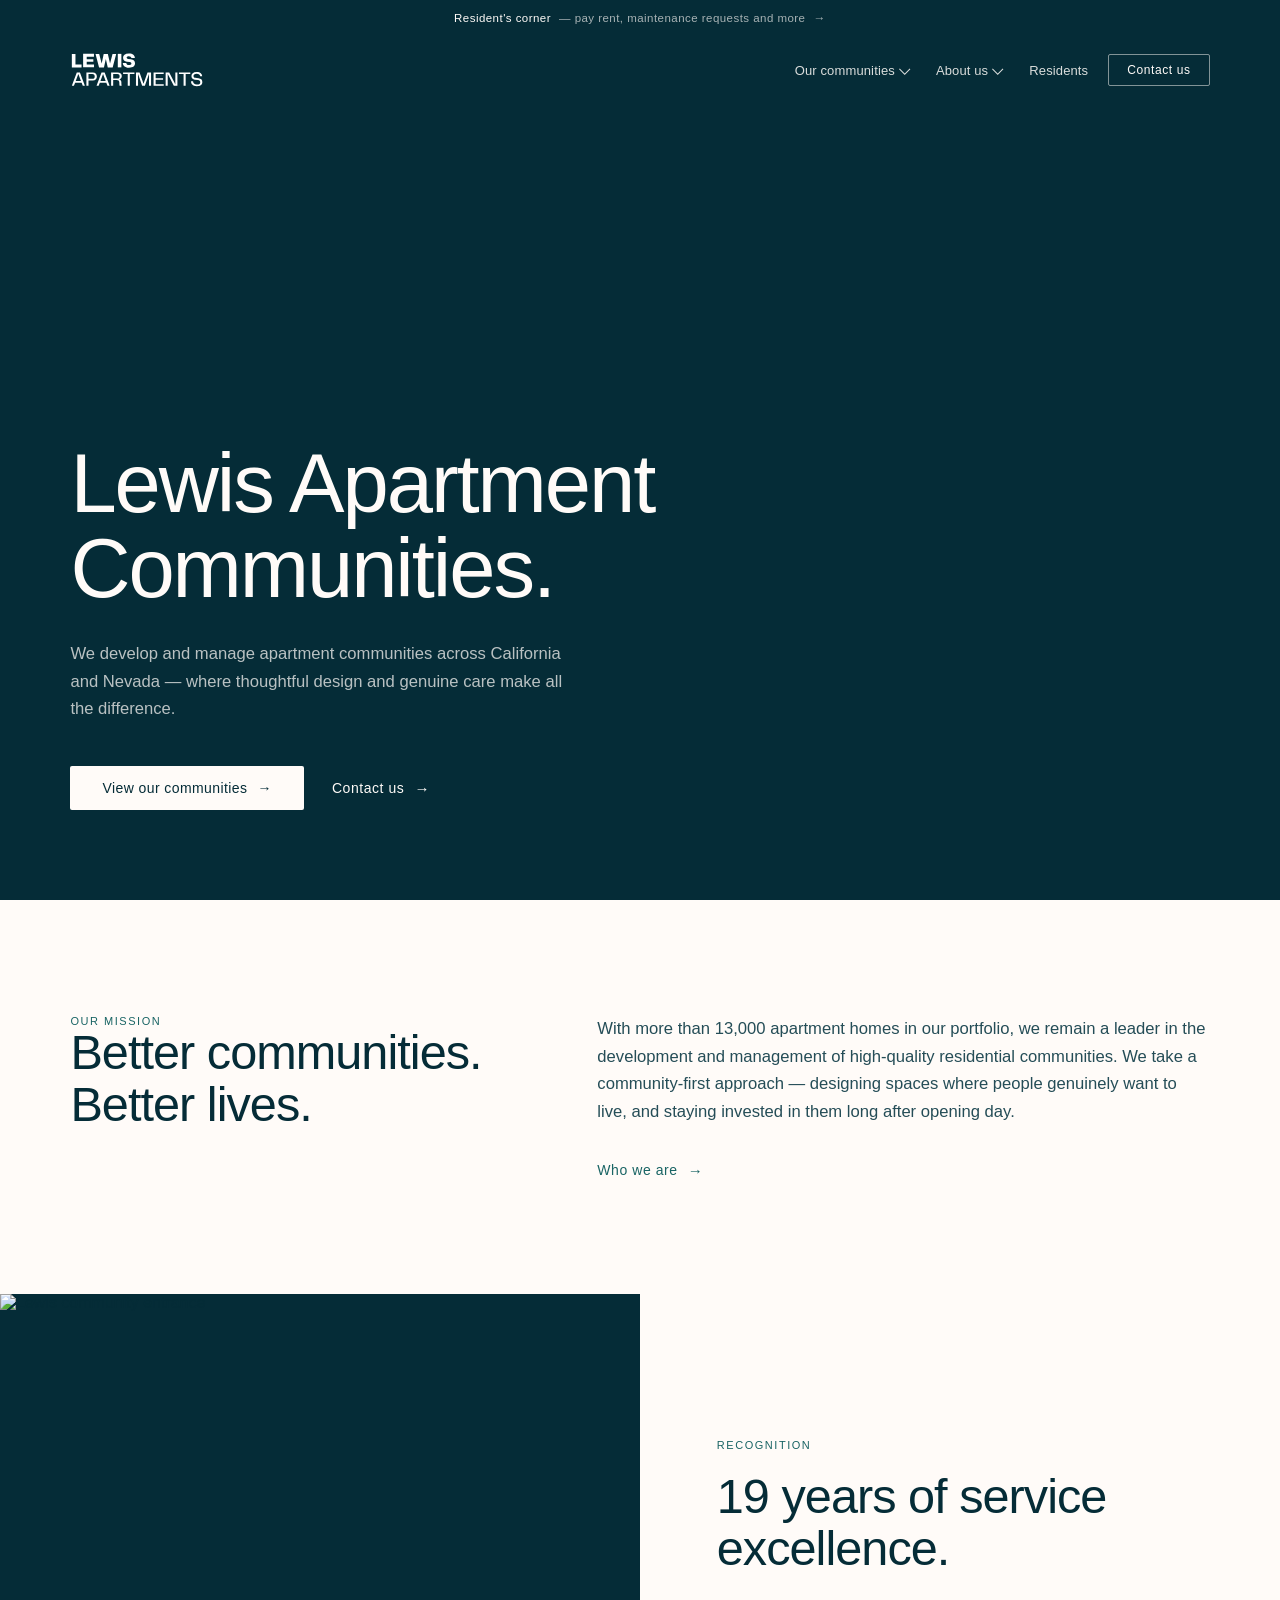
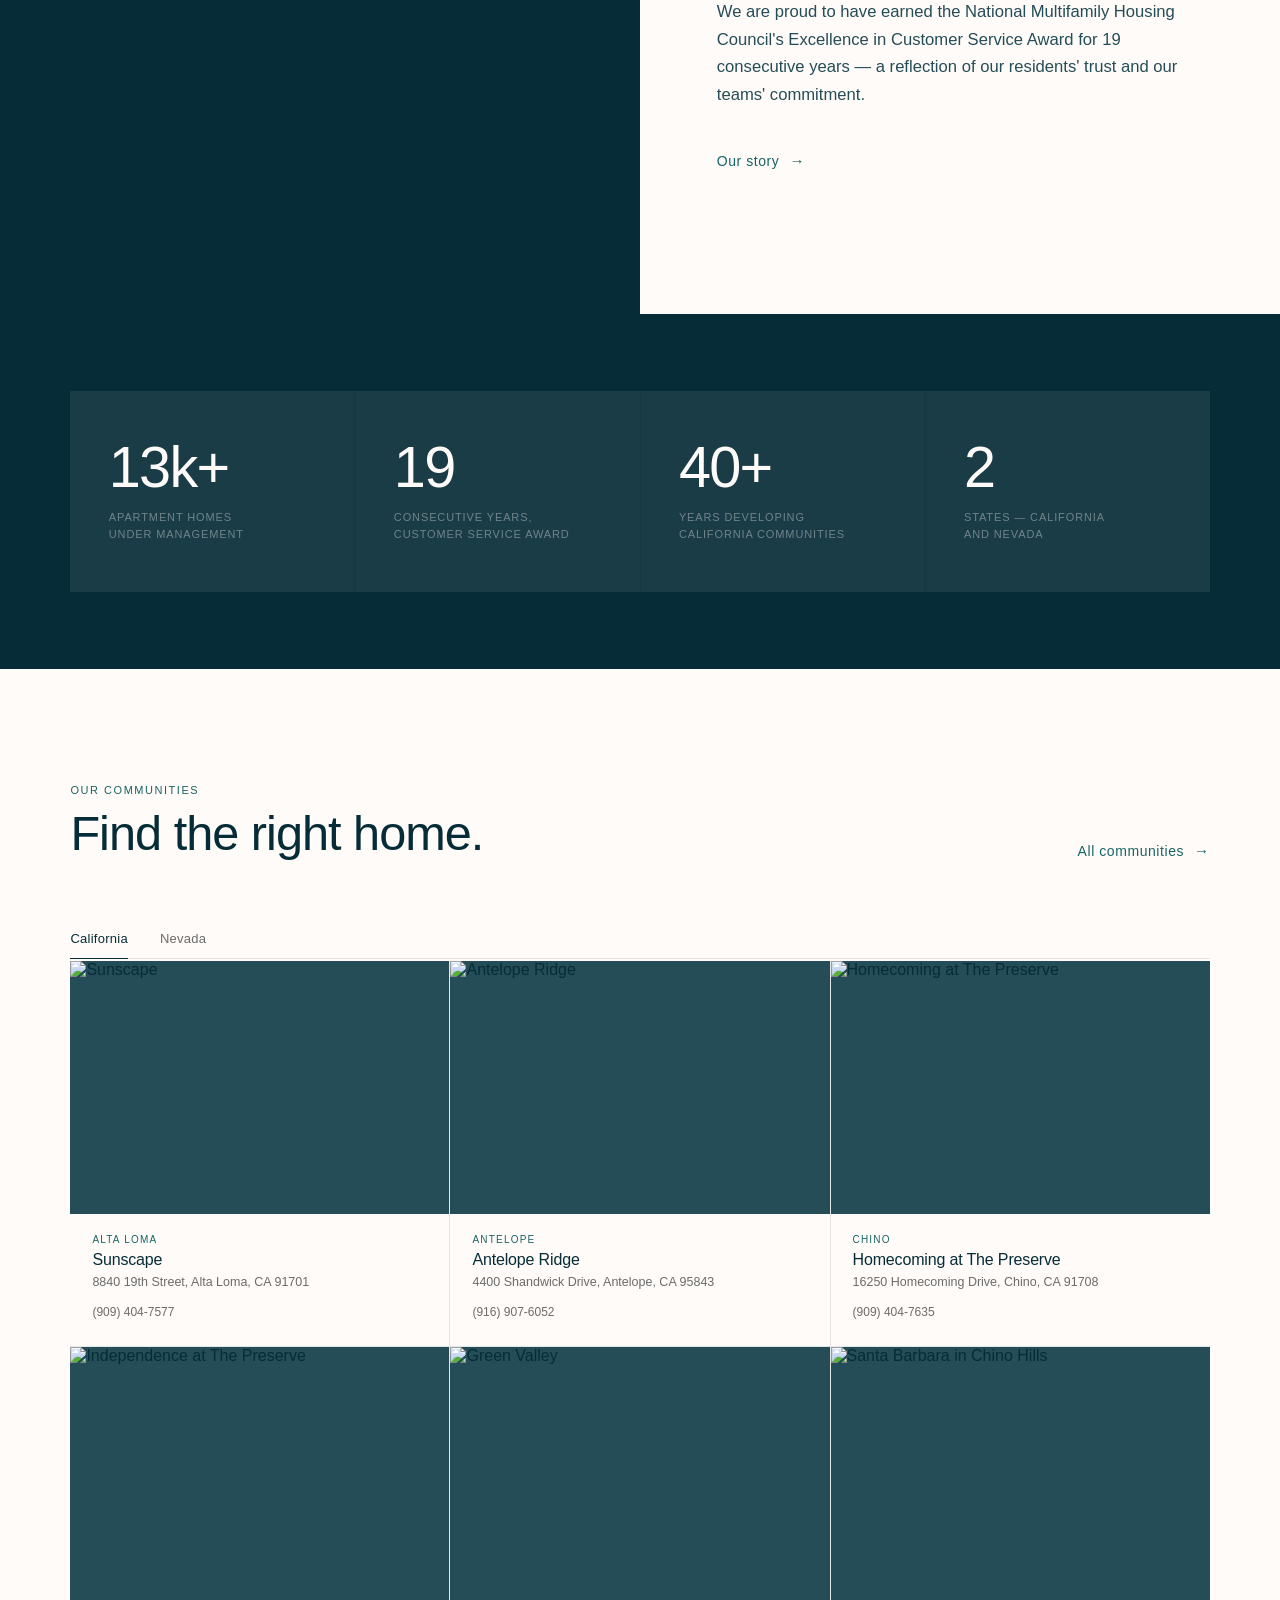
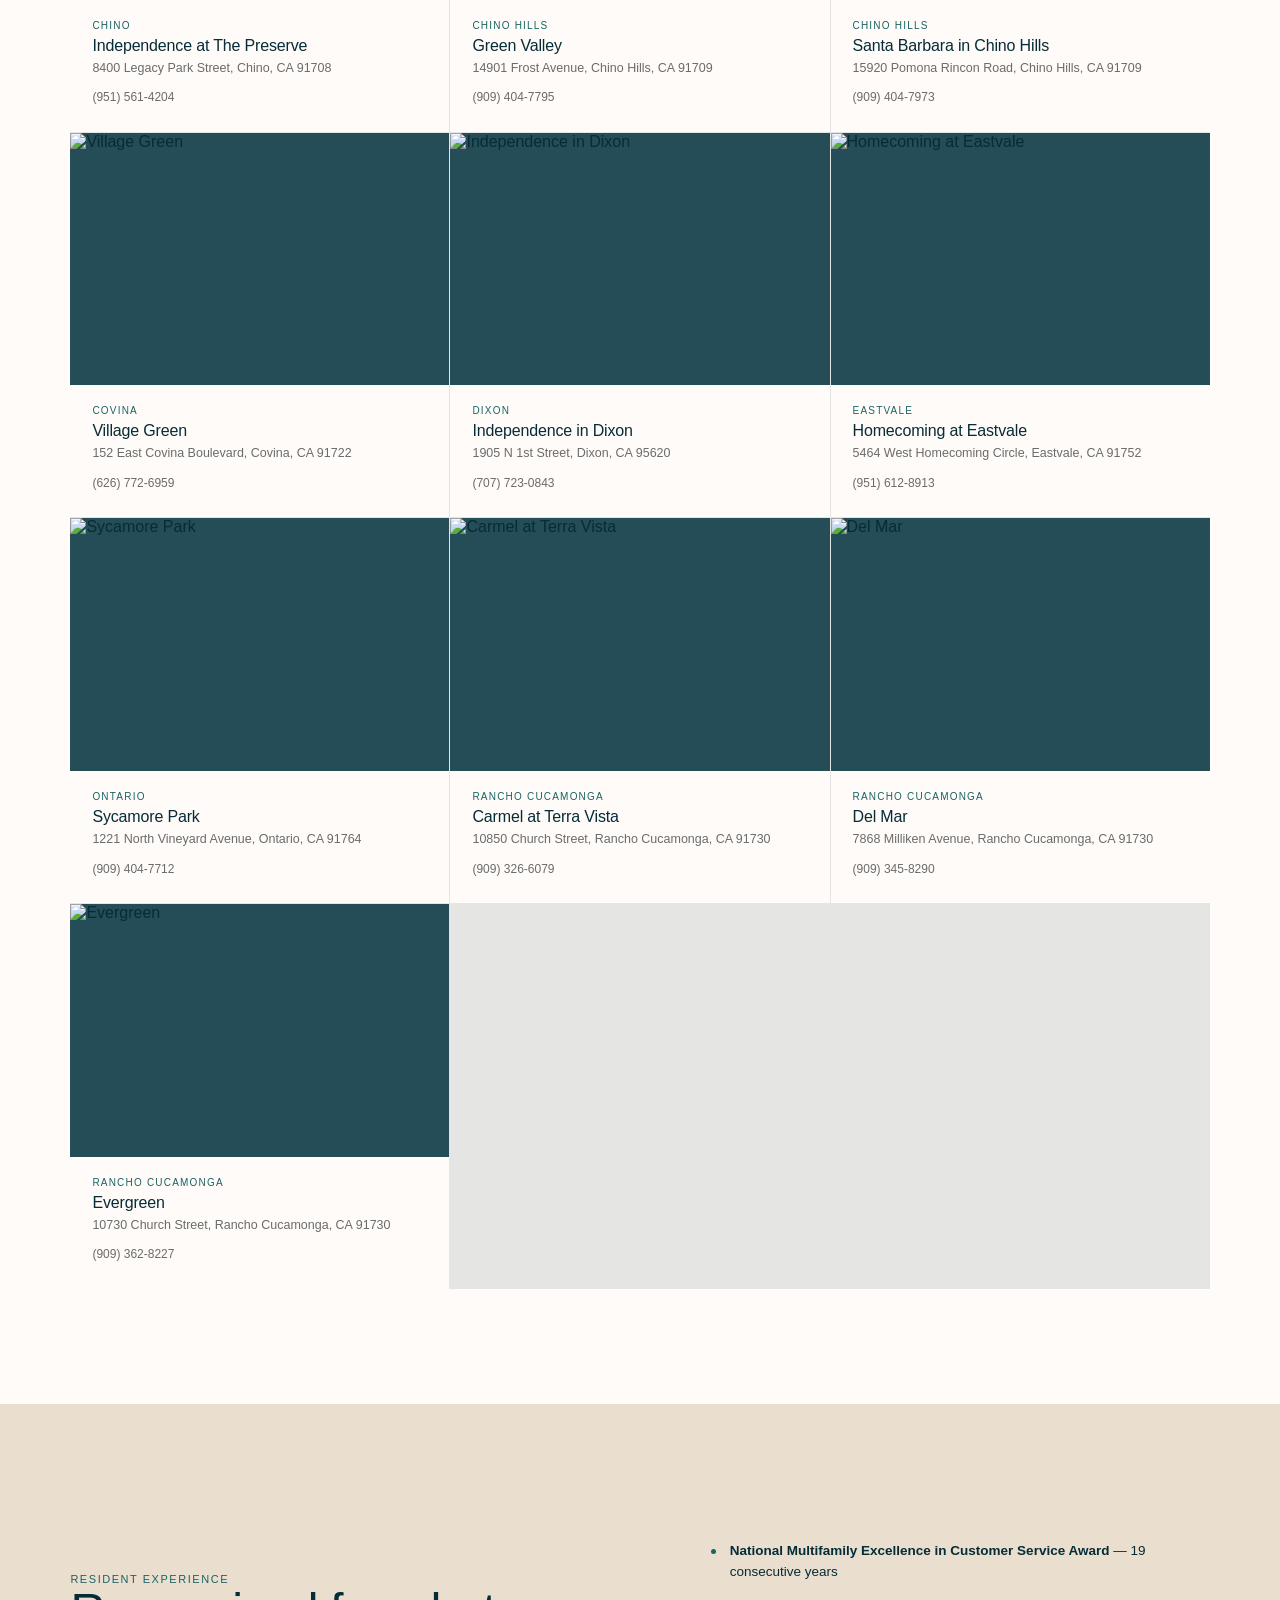
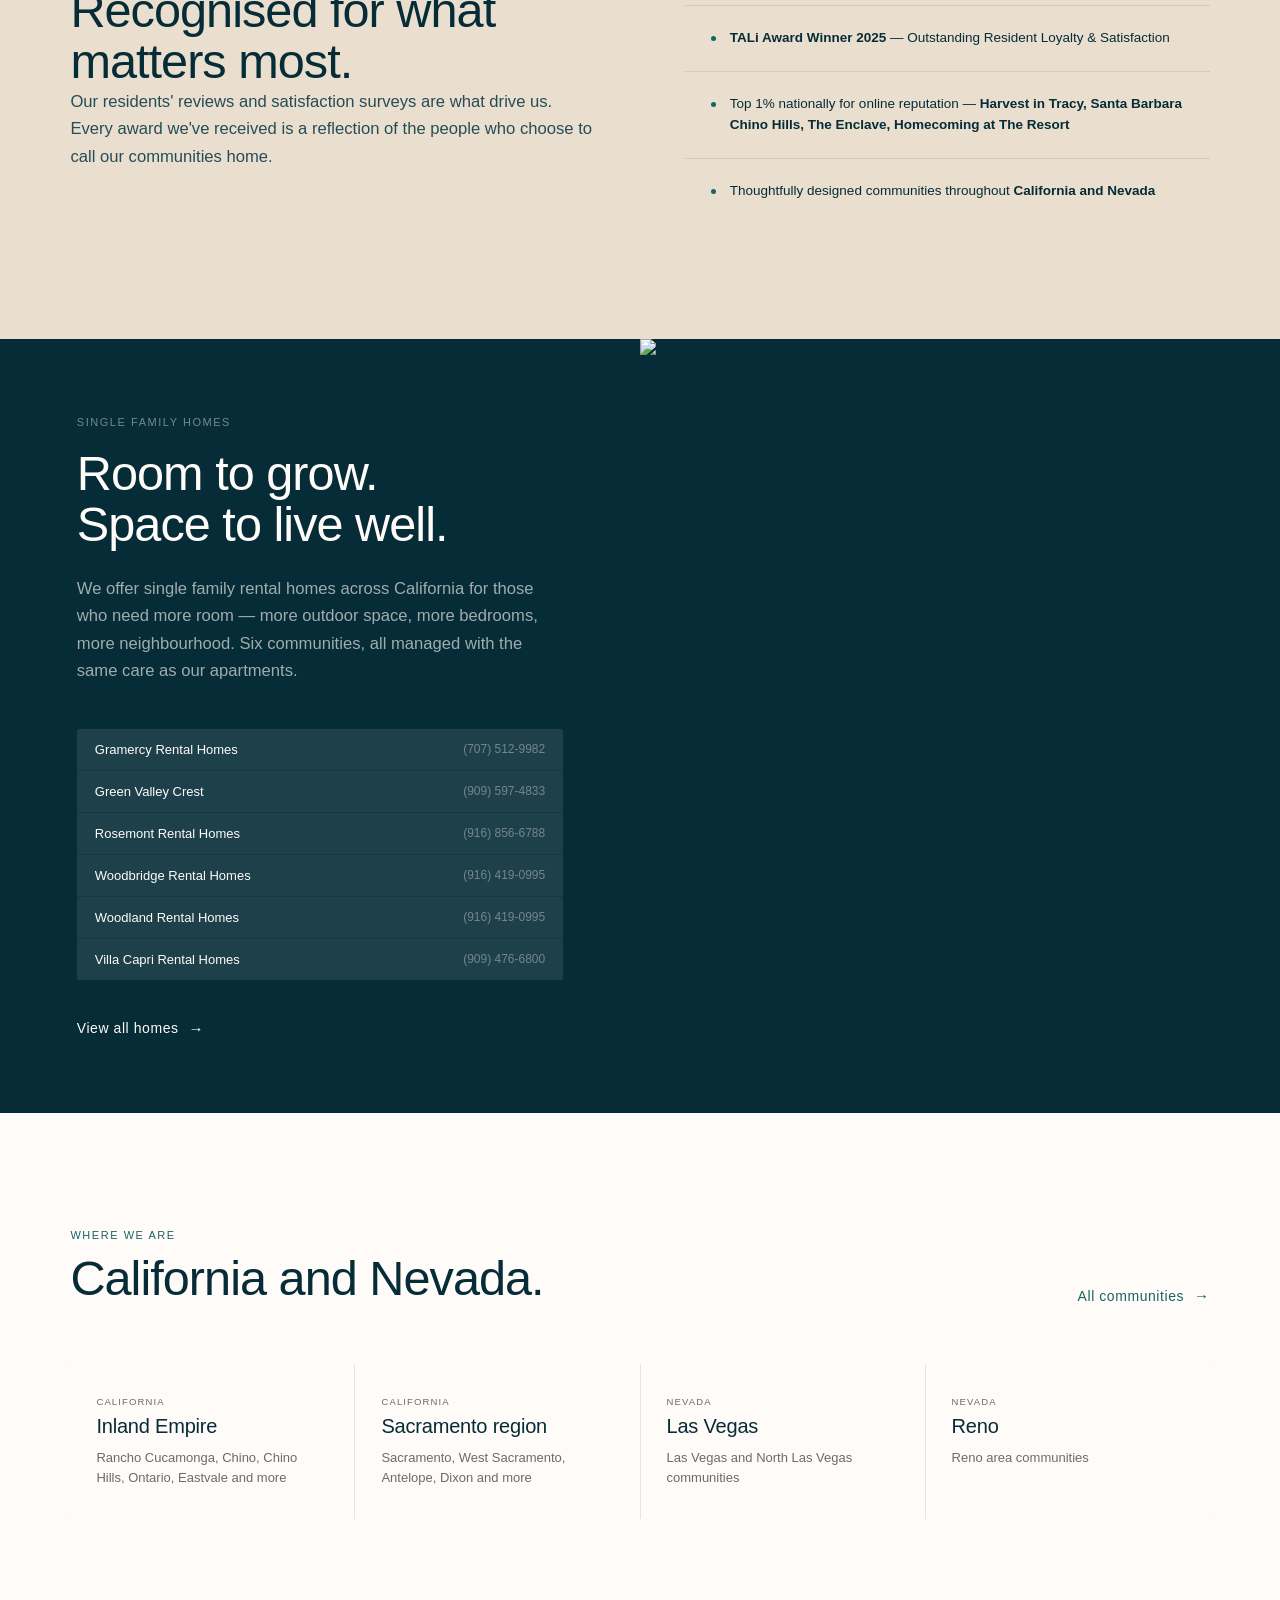
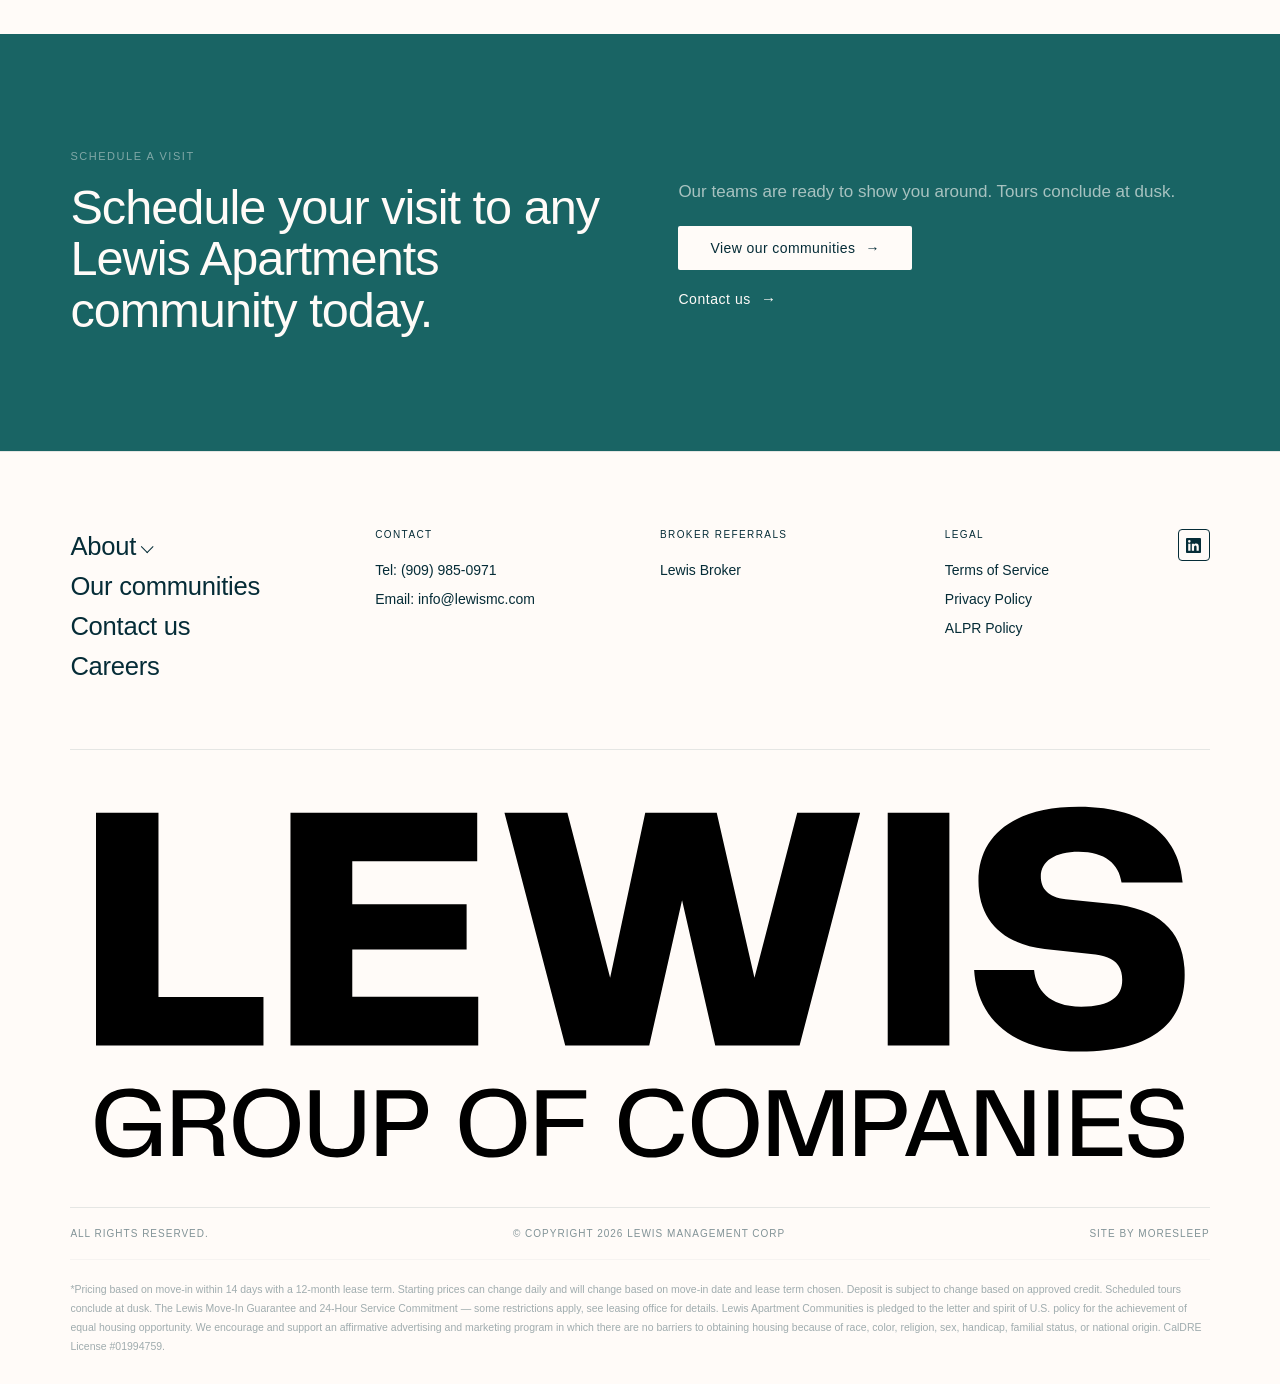
==== commit 45420037: "refactor: use shared includes pattern" ====
--- a/index.html
+++ b/index.html
@@ -1,897 +1,14 @@
 <!DOCTYPE html>
-<html lang="en">
+<html lang="en" data-root="/">
 <head>
 <meta charset="UTF-8">
 <meta name="viewport" content="width=device-width, initial-scale=1.0">
 <title>Lewis Apartments — Better communities. Better lives.</title>
 <meta name="description" content="With more than 13,000 apartment homes across California and Nevada, Lewis remains a leader in the development and management of thoughtfully crafted residential communities.">
-<style>
-/* ─── FONTS — self-hosted Haffer SQ ──────────────────── */
-@font-face {
-  font-family: 'Haffer SQ';
-  src: url('./fonts/HafferSQ-Regular.woff2') format('woff2');
-  font-weight: 400;
-  font-style: normal;
-  font-display: swap;
-}
-@font-face {
-  font-family: 'Haffer SQ';
-  src: url('./fonts/HafferSQ-Medium.woff2') format('woff2');
-  font-weight: 500;
-  font-style: normal;
-  font-display: swap;
-}
-@font-face {
-  font-family: 'Haffer SQ';
-  src: url('./fonts/HafferSQ-SemiBold.woff2') format('woff2');
-  font-weight: 600;
-  font-style: normal;
-  font-display: swap;
-}
-
-/* ─── TOKENS ──────────────────────────────────────────── */
-:root {
-  --cream:    #FFFBF8;
-  --blue:     #052C37;
-  --teal:     #196464;
-  --teal-mid: #254D57;
-  --warm:     #EADECE;
-  --gray:     #6B6B6B;
-  --border:   rgba(5,44,55,0.1);
-  --ff:       'Haffer SQ', sans-serif;
-  --max:      1280px;
-  --pad:      clamp(28px, 5.5vw, 88px);
-}
-
-/* ─── RESET ───────────────────────────────────────────── */
-*, *::before, *::after { box-sizing: border-box; margin: 0; padding: 0; }
-html { scroll-behavior: smooth; }
-body {
-  font-family: var(--ff);
-  background: var(--cream);
-  color: var(--blue);
-  -webkit-font-smoothing: antialiased;
-  text-rendering: optimizeLegibility;
-}
-img { display: block; max-width: 100%; }
-a { text-decoration: none; color: inherit; }
-button { font-family: var(--ff); cursor: pointer; border: none; background: none; }
-
-/* ─── TYPE SCALE ──────────────────────────────────────── */
-.t-eyebrow {
-  font-size: 11px;
-  font-weight: 500;
-  letter-spacing: .14em;
-  text-transform: uppercase;
-  color: var(--teal);
-}
-.t-eyebrow-cream { color: rgba(255,251,248,.45); }
-
-.t-h1 {
-  font-size: clamp(44px, 6.5vw, 92px);
-  font-weight: 500;
-  line-height: 1.02;
-  letter-spacing: -0.025em;
-}
-.t-h2 {
-  font-size: clamp(30px, 3.8vw, 56px);
-  font-weight: 500;
-  line-height: 1.06;
-  letter-spacing: -0.02em;
-}
-.t-h3 {
-  font-size: clamp(18px, 1.8vw, 26px);
-  font-weight: 500;
-  line-height: 1.18;
-  letter-spacing: -0.01em;
-}
-.t-body {
-  font-size: clamp(16px, 1.3vw, 19px);
-  font-weight: 400;
-  line-height: 1.65;
-  color: var(--teal-mid);
-}
-.t-body-sm {
-  font-size: 14px;
-  font-weight: 400;
-  line-height: 1.6;
-  color: var(--gray);
-}
-
-/* ─── LAYOUT ──────────────────────────────────────────── */
-.wrap { max-width: var(--max); margin: 0 auto; padding: 0 var(--pad); }
-.section { padding: clamp(72px, 9vw, 140px) 0; }
-
-/* ─── CTAs ────────────────────────────────────────────── */
-.cta-link {
-  display: inline-flex;
-  align-items: center;
-  gap: 10px;
-  font-size: 14px;
-  font-weight: 500;
-  letter-spacing: .04em;
-  transition: gap .2s;
-}
-.cta-link::after { content: '→'; font-size: 15px; }
-.cta-link:hover { gap: 16px; }
-.cta-link-dark  { color: var(--blue); }
-.cta-link-teal  { color: var(--teal); }
-.cta-link-cream { color: var(--cream); }
-
-.btn {
-  display: inline-flex;
-  align-items: center;
-  gap: 10px;
-  padding: 14px 32px;
-  font-family: var(--ff);
-  font-size: 14px;
-  font-weight: 500;
-  letter-spacing: .03em;
-  border-radius: 2px;
-  transition: background .18s, color .18s;
-}
-.btn::after { content: '→'; }
-.btn-cream { background: var(--cream); color: var(--blue); }
-.btn-cream:hover { background: var(--warm); }
-.btn-outline-cream { border: 1px solid rgba(255,251,248,.4); color: var(--cream); background: transparent; }
-.btn-outline-cream:hover { background: rgba(255,251,248,.1); }
-
-/* ─── ANNOUNCEMENT BAR ───────────────────────────────── */
-.announce-bar {
-  position: fixed;
-  top: 0; left: 0; right: 0;
-  z-index: 201;
-  background: var(--blue);
-  height: 36px;
-  display: flex;
-  align-items: center;
-  justify-content: center;
-  transition: transform .3s;
-}
-.announce-bar.hidden { transform: translateY(-36px); }
-.announce-bar a {
-  font-size: 11.5px;
-  font-weight: 400;
-  letter-spacing: .04em;
-  color: rgba(255,251,248,.65);
-  display: flex;
-  align-items: center;
-  gap: 8px;
-  transition: color .2s;
-}
-.announce-bar a span { color: var(--cream); font-weight: 500; }
-.announce-bar a:hover { color: var(--cream); }
-.announce-bar a::after { content: '→'; font-size: 12px; }
-
-/* ─── NAV ─────────────────────────────────────────────── */
-.nav {
-  position: fixed;
-  top: 36px; left: 0; right: 0;
-  z-index: 200;
-  transition: background .3s, border-color .3s, box-shadow .3s, top .3s;
-  border-bottom: 1px solid transparent;
-}
-.nav.bar-hidden { top: 0; }
-.nav.scrolled {
-  background: var(--cream);
-  border-color: var(--border);
-  box-shadow: 0 2px 24px rgba(5,44,55,.06);
-}
-.nav-inner {
-  display: flex;
-  align-items: center;
-  justify-content: space-between;
-  height: 68px;
-  max-width: var(--max);
-  margin: 0 auto;
-  padding: 0 var(--pad);
-}
-
-/* Logo */
-.logo { display: block; line-height: 0; flex-shrink: 0; }
-.logo-img {
-  height: 36px;
-  width: auto;
-  display: block;
-  filter: brightness(0) invert(1);
-  transition: filter .3s;
-}
-.nav.scrolled .logo-img {
-  filter: brightness(0) saturate(100%) invert(10%) sepia(40%) saturate(900%) hue-rotate(155deg) brightness(85%);
-}
-
-/* Nav links container */
-.nav-links {
-  display: flex;
-  align-items: center;
-  gap: 0;
-  list-style: none;
-  height: 68px;
-  margin: 0; padding: 0;
-}
-.nav-links > li {
-  position: relative;
-  height: 100%;
-  display: flex;
-  align-items: center;
-}
-.nav-links > li > a,
-.nav-links > li > button {
-  font-family: var(--ff);
-  font-size: 13px;
-  font-weight: 400;
-  letter-spacing: .01em;
-  color: rgba(255,251,248,.85);
-  padding: 0 14px;
-  height: 100%;
-  display: flex;
-  align-items: center;
-  gap: 5px;
-  background: none;
-  border: none;
-  cursor: pointer;
-  white-space: nowrap;
-  transition: color .2s;
-}
-.nav-links > li > a:hover,
-.nav-links > li > button:hover { color: var(--cream); }
-.nav.scrolled .nav-links > li > a,
-.nav.scrolled .nav-links > li > button { color: var(--blue); }
-.nav.scrolled .nav-links > li > a:hover,
-.nav.scrolled .nav-links > li > button:hover { color: var(--teal); }
-
-/* Dropdown chevron */
-.chev {
-  display: inline-block;
-  width: 8px; height: 8px;
-  border-right: 1.5px solid currentColor;
-  border-bottom: 1.5px solid currentColor;
-  transform: rotate(45deg) translateY(-1px);
-  transition: transform .2s;
-  flex-shrink: 0;
-}
-.nav-links > li:hover .chev { transform: rotate(-135deg) translateY(2px); }
-
-/* CTA pill button */
-.nav-cta {
-  font-size: 12px !important;
-  font-weight: 500 !important;
-  letter-spacing: .05em !important;
-  color: var(--cream) !important;
-  border: 1px solid rgba(255,251,248,.5) !important;
-  border-radius: 2px !important;
-  padding: 8px 18px !important;
-  height: auto !important;
-  margin-left: 6px;
-}
-.nav-cta:hover { background: rgba(255,251,248,.1) !important; border-color: var(--cream) !important; }
-.nav.scrolled .nav-cta { color: var(--blue) !important; border-color: rgba(5,44,55,.5) !important; }
-.nav.scrolled .nav-cta:hover { background: var(--blue) !important; color: var(--cream) !important; border-color: var(--blue) !important; }
-
-/* Dropdown panel */
-.nav-drop {
-  position: absolute;
-  top: 100%; left: 0;
-  min-width: 240px;
-  background: var(--cream);
-  border: 1px solid var(--border);
-  border-top: 2px solid var(--teal);
-  box-shadow: 0 8px 32px rgba(5,44,55,.12);
-  opacity: 0;
-  visibility: hidden;
-  transform: translateY(-4px);
-  transition: opacity .18s, transform .18s, visibility .18s;
-  z-index: 300;
-}
-.nav-links > li:hover .nav-drop { opacity: 1; visibility: visible; transform: translateY(0); }
-.nav-drop a {
-  display: flex;
-  align-items: center;
-  gap: 14px;
-  padding: 13px 18px;
-  font-size: 13px;
-  font-weight: 400;
-  color: var(--blue);
-  border-bottom: 1px solid var(--border);
-  width: 100%;
-  height: auto;
-  transition: background .15s, color .15s;
-}
-.nav-drop a:last-child { border-bottom: none; }
-.nav-drop a:hover { background: var(--teal-light); color: var(--teal); }
-.nav-drop-img {
-  width: 52px; height: 36px;
-  object-fit: cover;
-  border-radius: 2px;
-  flex-shrink: 0;
-  background: var(--warm);
-}
-.nav-drop-label { font-weight: 500; line-height: 1.3; }
-.nav-drop-label small { display: block; font-size: 11px; font-weight: 400; color: var(--gray); margin-top: 1px; }
-
-/* Hamburger */
-.nav-ham {
-  display: none;
-  flex-direction: column;
-  gap: 5px;
-  cursor: pointer;
-  padding: 4px;
-  background: none;
-  border: none;
-}
-.nav-ham span {
-  display: block;
-  width: 22px; height: 1.5px;
-  background: rgba(255,251,248,.9);
-  transition: background .3s, transform .3s, opacity .3s;
-}
-.nav.scrolled .nav-ham span { background: var(--blue); }
-.nav-ham.open span:nth-child(1) { transform: translateY(6.5px) rotate(45deg); }
-.nav-ham.open span:nth-child(2) { opacity: 0; }
-.nav-ham.open span:nth-child(3) { transform: translateY(-6.5px) rotate(-45deg); }
-
-/* Mobile fullscreen menu */
-.nav-mob {
-  display: none;
-  position: fixed;
-  inset: 0;
-  background: var(--blue);
-  z-index: 198;
-  padding: 110px var(--pad) 48px;
-  overflow-y: auto;
-  transform: translateX(100%);
-  transition: transform .3s ease;
-}
-.nav-mob.open { display: block; transform: translateX(0); }
-.nav-mob a {
-  display: block;
-  font-size: clamp(20px, 4vw, 30px);
-  font-weight: 500;
-  color: var(--cream);
-  padding: 14px 0;
-  border-bottom: 1px solid rgba(255,251,248,.1);
-  transition: color .15s;
-  width: 100%; height: auto;
-}
-.nav-mob a:hover { color: rgba(255,251,248,.55); }
-.nav-mob .mob-sub {
-  font-size: 14px;
-  font-weight: 400;
-  color: rgba(255,251,248,.38);
-  padding: 10px 0 10px 14px;
-  border-bottom: 1px solid rgba(255,251,248,.06);
-}
-.nav-mob .mob-sub:hover { color: rgba(255,251,248,.7); }
-
-/* ─── HERO ────────────────────────────────────────────── */
-.hero {
-  position: relative;
-  height: 100svh;
-  min-height: 640px;
-  overflow: hidden;
-  display: flex;
-  align-items: flex-end;
-  padding-top: 104px;
-}
-.hero-bg {
-  position: absolute;
-  inset: 0;
-  background: var(--blue);
-}
-.hero-bg img,
-.hero-bg video {
-  width: 100%; height: 100%;
-  object-fit: cover;
-  object-position: center 40%;
-  opacity: .72;
-}
-.hero-bg::after {
-  content: '';
-  position: absolute;
-  inset: 0;
-  background:
-    linear-gradient(to top,  rgba(5,44,55,.80) 0%, rgba(5,44,55,.15) 55%, transparent 100%),
-    linear-gradient(to right, rgba(5,44,55,.35) 0%, transparent 65%);
-}
-.hero-content {
-  position: relative;
-  z-index: 2;
-  width: 100%;
-  max-width: var(--max);
-  margin: 0 auto;
-  padding: 0 var(--pad) clamp(56px, 7vw, 96px);
-}
-.hero-content .t-eyebrow { margin-bottom: 24px; }
-.hero-content .t-h1 { color: var(--cream); max-width: 720px; margin-bottom: 28px; }
-.hero-content .t-body { color: rgba(255,251,248,.72); max-width: 500px; margin-bottom: 44px; }
-.hero-actions { display: flex; align-items: center; gap: 28px; flex-wrap: wrap; }
-
-/* ─── MISSION ─────────────────────────────────────────── */
-.mission-inner {
-  display: grid;
-  grid-template-columns: 5fr 7fr;
-  gap: clamp(48px, 7vw, 120px);
-  align-items: start;
-}
-.mission-left .t-eyebrow { margin-bottom: 20px; }
-.mission-right .t-body   { margin-bottom: 40px; }
-
-/* ─── SPLIT SECTIONS ──────────────────────────────────── */
-.split {
-  display: grid;
-  grid-template-columns: 1fr 1fr;
-  min-height: 620px;
-}
-.split-img {
-  position: relative;
-  overflow: hidden;
-  background: var(--blue);
-}
-.split-img img {
-  width: 100%; height: 100%;
-  object-fit: cover;
-  object-position: center;
-  transition: transform .7s ease;
-}
-.split:hover .split-img img { transform: scale(1.04); }
-.split-content {
-  display: flex;
-  flex-direction: column;
-  justify-content: center;
-  padding: clamp(48px, 6vw, 100px);
-}
-.split-content .t-eyebrow { margin-bottom: 20px; }
-.split-content .t-h2      { margin-bottom: 24px; }
-.split-content .t-body    { margin-bottom: 44px; }
-
-.bg-cream  { background: var(--cream); }
-.bg-blue   { background: var(--blue); }
-.bg-teal   { background: var(--teal); }
-.bg-warm   { background: var(--warm); }
-
-.bg-blue .t-h2  { color: var(--cream); }
-.bg-blue .t-body { color: rgba(255,251,248,.62); }
-.bg-teal .t-h2  { color: var(--cream); }
-.bg-teal .t-body { color: rgba(255,251,248,.7); }
-
-/* ─── STATS ───────────────────────────────────────────── */
-.stats-wrap {
-  background: var(--blue);
-  padding: clamp(48px, 6vw, 80px) 0;
-}
-.stats-grid {
-  display: grid;
-  grid-template-columns: repeat(4, 1fr);
-  gap: 1px;
-  background: rgba(255,251,248,.06);
-}
-.stat {
-  background: rgba(255,251,248,.02);
-  padding: clamp(28px, 4vw, 48px) clamp(24px, 3vw, 44px);
-}
-.stat-n {
-  font-size: clamp(40px, 4.5vw, 64px);
-  font-weight: 500;
-  letter-spacing: -0.03em;
-  color: var(--cream);
-  line-height: 1;
-  margin-bottom: 12px;
-}
-.stat-l {
-  font-size: 11px;
-  font-weight: 400;
-  letter-spacing: .08em;
-  text-transform: uppercase;
-  color: rgba(255,251,248,.38);
-  line-height: 1.6;
-}
-
-/* ─── COMMUNITIES ─────────────────────────────────────── */
-.section-head {
-  display: flex;
-  align-items: flex-end;
-  justify-content: space-between;
-  margin-bottom: clamp(36px, 5vw, 60px);
-  gap: 24px;
-}
-.section-head .t-eyebrow { margin-bottom: 12px; }
-
-.tabs {
-  display: flex;
-  border-bottom: 1px solid var(--border);
-  margin-bottom: 2px;
-}
-.tab {
-  font-family: var(--ff);
-  font-size: 13px;
-  font-weight: 500;
-  letter-spacing: .02em;
-  padding: 12px 0;
-  margin-right: 32px;
-  margin-bottom: -1px;
-  color: var(--gray);
-  cursor: pointer;
-  border-bottom: 1.5px solid transparent;
-  transition: color .15s, border-color .15s;
-  background: none;
-}
-.tab.active { color: var(--blue); border-color: var(--blue); }
-.tab:hover  { color: var(--blue); }
-
-.tab-panel { display: none; }
-.tab-panel.active {
-  display: grid;
-  grid-template-columns: repeat(3, 1fr);
-  gap: 1px;
-  background: var(--border);
-}
-
-/* Community card */
-.c-card {
-  display: block;
-  background: var(--cream);
-  transition: background .18s;
-}
-.c-card:hover { background: #F5F0EB; }
-.c-img {
-  aspect-ratio: 3/2;
-  overflow: hidden;
-  position: relative;
-  background: var(--teal-mid);
-}
-.c-img img {
-  width: 100%; height: 100%;
-  object-fit: cover;
-  transition: transform .5s ease;
-}
-.c-card:hover .c-img img { transform: scale(1.05); }
-.c-body { padding: 20px 22px 26px; }
-.c-region {
-  font-size: 10px;
-  font-weight: 500;
-  letter-spacing: .12em;
-  text-transform: uppercase;
-  color: var(--teal);
-  margin-bottom: 5px;
-}
-.c-name {
-  font-size: 16px;
-  font-weight: 500;
-  letter-spacing: -.01em;
-  color: var(--blue);
-  margin-bottom: 5px;
-  line-height: 1.25;
-}
-.c-address {
-  font-size: 12.5px;
-  font-weight: 400;
-  color: var(--gray);
-  margin-bottom: 14px;
-}
-.c-foot {
-  display: flex;
-  align-items: center;
-  justify-content: space-between;
-}
-.c-phone { font-size: 12px; color: var(--gray); }
-.c-arrow {
-  font-size: 15px;
-  color: var(--teal);
-  opacity: 0;
-  transform: translateX(-4px);
-  transition: opacity .18s, transform .18s;
-}
-.c-card:hover .c-arrow { opacity: 1; transform: translateX(0); }
-
-/* ─── AWARDS STRIP ────────────────────────────────────── */
-.awards-grid {
-  display: grid;
-  grid-template-columns: 1fr 1fr;
-  gap: clamp(40px, 7vw, 112px);
-  align-items: center;
-}
-.awards-left .t-eyebrow { margin-bottom: 20px; }
-.awards-left .t-h2      { margin-bottom: 24px; }
-.awards-right {
-  display: flex;
-  flex-direction: column;
-  gap: 1px;
-  background: rgba(5,44,55,.1);
-  border-radius: 3px;
-  overflow: hidden;
-}
-.award-row {
-  background: var(--warm);
-  padding: 22px 26px;
-  display: flex;
-  gap: 14px;
-  align-items: flex-start;
-}
-.award-dot {
-  width: 5px; height: 5px;
-  border-radius: 50%;
-  background: var(--teal);
-  flex-shrink: 0;
-  margin-top: 8px;
-}
-.award-text {
-  font-size: 13.5px;
-  font-weight: 400;
-  color: var(--blue);
-  line-height: 1.55;
-}
-.award-text strong { font-weight: 600; }
-
-/* ─── LOCATIONS ───────────────────────────────────────── */
-.loc-grid {
-  display: grid;
-  grid-template-columns: repeat(4, 1fr);
-  gap: 1px;
-  background: var(--border);
-  border-radius: 3px;
-  overflow: hidden;
-  margin-top: 48px;
-}
-.loc {
-  display: block;
-  background: var(--cream);
-  padding: 32px 26px;
-  position: relative;
-  transition: background .18s;
-}
-.loc:hover { background: #EAF2F2; }
-.loc-region {
-  font-size: 9.5px;
-  font-weight: 500;
-  letter-spacing: .12em;
-  text-transform: uppercase;
-  color: var(--gray);
-  margin-bottom: 8px;
-}
-.loc-name {
-  font-size: 20px;
-  font-weight: 500;
-  letter-spacing: -.01em;
-  margin-bottom: 10px;
-}
-.loc-detail { font-size: 13px; font-weight: 400; color: var(--gray); line-height: 1.5; }
-.loc-arrow {
-  position: absolute;
-  top: 32px; right: 26px;
-  font-size: 16px;
-  color: var(--teal);
-  opacity: 0;
-  transform: translateX(-6px);
-  transition: opacity .18s, transform .18s;
-}
-.loc:hover .loc-arrow { opacity: 1; transform: translateX(0); }
-
-/* ─── CTA SECTION ─────────────────────────────────────── */
-.cta-inner {
-  display: grid;
-  grid-template-columns: 1fr 1fr;
-  gap: clamp(40px, 6vw, 96px);
-  align-items: center;
-}
-.cta-inner .t-eyebrow { margin-bottom: 20px; }
-.cta-inner .t-h2 { color: var(--cream); }
-.cta-right {
-  display: flex;
-  flex-direction: column;
-  align-items: flex-start;
-  gap: 20px;
-}
-.cta-body {
-  font-size: 17px;
-  font-weight: 400;
-  line-height: 1.65;
-  color: rgba(255,251,248,.62);
-}
-
-/* ─── FOOTER — lewisgroupofcompanies.com ──────────────── */
-footer {
-  background: var(--cream);
-  border-top: 1px solid var(--border);
-}
-
-/* Main grid: nav column left, 3 info columns right */
-.f-main {
-  display: grid;
-  grid-template-columns: 1fr 1fr 1fr 1fr;
-  gap: 0;
-  padding: clamp(48px, 6vw, 80px) 0 clamp(40px, 5vw, 64px);
-  border-bottom: 1px solid var(--border);
-}
-
-/* Left column — large stacked nav links */
-.f-nav-col {
-  padding-right: 40px;
-}
-.f-nav-col ul {
-  list-style: none;
-  display: flex;
-  flex-direction: column;
-  gap: 4px;
-}
-.f-nav-col a {
-  font-size: clamp(18px, 2vw, 26px);
-  font-weight: 500;
-  color: var(--blue);
-  line-height: 1.4;
-  letter-spacing: -0.01em;
-  transition: color .15s;
-  display: flex;
-  align-items: center;
-  gap: 6px;
-}
-.f-nav-col a:hover { color: var(--teal); }
-.f-nav-col .f-chev {
-  display: inline-block;
-  width: 9px; height: 9px;
-  border-right: 1.5px solid currentColor;
-  border-bottom: 1.5px solid currentColor;
-  transform: rotate(45deg) translateY(-1px);
-}
-
-/* Right 3 columns — CONTACT, BROKER REFERRALS, LEGAL */
-.f-info-col {
-  padding: 0 20px;
-  border-left: none;
-}
-.f-info-head {
-  font-size: 10px;
-  font-weight: 500;
-  letter-spacing: .14em;
-  text-transform: uppercase;
-  color: var(--blue);
-  margin-bottom: 20px;
-}
-.f-info-body {
-  display: flex;
-  flex-direction: column;
-  gap: 8px;
-}
-.f-info-body a,
-.f-info-body p {
-  font-size: 14px;
-  font-weight: 400;
-  color: var(--blue);
-  line-height: 1.5;
-  transition: color .15s;
-}
-.f-info-body a:hover { color: var(--teal); }
-
-/* LinkedIn icon — top right */
-.f-social {
-  display: flex;
-  justify-content: flex-end;
-  padding-bottom: 20px;
-  grid-column: 4;
-  grid-row: 1;
-  align-self: start;
-  justify-self: end;
-}
-.f-linkedin {
-  display: flex;
-  align-items: center;
-  justify-content: center;
-  width: 32px; height: 32px;
-  border: 1.5px solid var(--blue);
-  border-radius: 4px;
-  color: var(--blue);
-  transition: background .15s, color .15s;
-}
-.f-linkedin:hover { background: var(--blue); color: var(--cream); }
-.f-linkedin svg { width: 15px; height: 15px; fill: currentColor; }
-
-/* Giant LEWIS GROUP OF COMPANIES wordmark */
-.f-wordmark {
-  padding: clamp(32px, 4vw, 48px) 0 clamp(24px, 3vw, 36px);
-  border-bottom: 1px solid var(--border);
-  overflow: hidden;
-}
-.f-wordmark a {
-  display: block;
-  line-height: 1;
-}
-.f-wordmark img {
-  width: 100%;
-  height: auto;
-  display: block;
-  /* White SVG → black: invert the white to black */
-  filter: brightness(0);
-}
-
-/* Bottom bar — three items spaced across full width */
-.f-bottom-bar {
-  display: flex;
-  align-items: center;
-  justify-content: space-between;
-  padding: clamp(14px, 2vw, 20px) 0;
-  gap: 16px;
-}
-.f-bottom-bar span {
-  font-size: 10px;
-  font-weight: 500;
-  letter-spacing: .1em;
-  text-transform: uppercase;
-  color: var(--blue);
-  opacity: .5;
-}
-.f-bottom-bar a {
-  font-size: 10px;
-  font-weight: 500;
-  letter-spacing: .1em;
-  text-transform: uppercase;
-  color: var(--blue);
-  opacity: .5;
-  transition: opacity .15s;
-}
-.f-bottom-bar a:hover { opacity: 1; }
-
-/* Apartments legal disclaimer */
-.f-disclaimer {
-  border-top: 1px solid var(--border);
-  padding: 20px 0 28px;
-  font-size: 10.5px;
-  font-weight: 400;
-  color: var(--blue);
-  opacity: .38;
-  line-height: 1.8;
-}
-
-/* ─── RESPONSIVE ──────────────────────────────────────── */
-@media (max-width: 1024px) {
-  .mission-inner,
-  .awards-grid,
-  .cta-inner { grid-template-columns: 1fr; }
-  .f-main { grid-template-columns: 1fr 1fr; gap: 32px; }
-  .split { grid-template-columns: 1fr; }
-  .split-img { min-height: 400px; order: -1; }
-  .split.img-right .split-img { order: 1; }
-  .stats-grid { grid-template-columns: 1fr 1fr; }
-  .loc-grid { grid-template-columns: 1fr 1fr; }
-  .tab-panel.active { grid-template-columns: 1fr 1fr; }
-  .footer-top { grid-template-columns: 1fr 1fr; gap: 32px; }
-}
-@media (max-width: 860px) {
-  .nav-links { display: none; }
-  .nav-ham { display: flex; }
-  .tab-panel.active { grid-template-columns: 1fr; }
-  .stats-grid { grid-template-columns: 1fr 1fr; }
-  .loc-grid { grid-template-columns: 1fr 1fr; }
-  .footer-top { grid-template-columns: 1fr; }
-  .section-head { flex-direction: column; align-items: flex-start; }
-  .hero-actions { flex-direction: column; align-items: flex-start; gap: 16px; }
-}
-@media (prefers-reduced-motion: reduce) {
-  * { transition: none !important; }
-}
-</style>
+<link rel="stylesheet" href="/includes/shared.css">
 </head>
 <body>
-
-<!-- NAV ───────────────────────────────────────────────── -->
-<nav class="nav" id="nav" role="navigation" aria-label="Main navigation">
-  <div class="nav-inner">
-    <!-- Lewis Group of Companies wordmark SVG — matches the parent site exactly -->
-    <a href="/" class="logo" aria-label="Lewis Apartments">
-      <img src="./img/lewis-apartments-logo-white.svg"
-           alt="Lewis Apartments"
-           class="logo-img"
-           width="114" height="37">
-    </a>
-
-    <ul class="nav-links" role="list">
-      <li><a href="#communities">Our communities</a></li>
-      <li><a href="#single-family">Single family homes</a></li>
-      <li><a href="/about-us">About us</a></li>
-      <li><a href="https://blog.lewisapartments.com" target="_blank" rel="noopener">Blog</a></li>
-      <li><a href="/contact-us">Contact us</a></li>
-      <li><a href="/resident-corner">Residents</a></li>
-    </ul>
-  </div>
-</nav>
+<div id="nav-include"></div>
 
 <!-- HERO ──────────────────────────────────────────────── -->
 <section class="hero" aria-label="Hero">
@@ -1162,149 +279,8 @@
   </div>
 </section>
 
-<!-- FOOTER — lewisgroupofcompanies.com layout ───────────── -->
-<footer aria-label="Site footer">
-  <div class="wrap">
-
-    <!-- Main grid: nav left + 3 info columns right -->
-    <div class="f-main">
-
-      <!-- Left: stacked nav links, large -->
-      <nav class="f-nav-col" aria-label="Footer navigation">
-        <ul role="list">
-          <li><a href="/about-us">About <span class="f-chev"></span></a></li>
-          <li><a href="/our-communities">Our communities</a></li>
-          <li><a href="/contact-us">Contact us</a></li>
-          <li><a href="https://lewiscareers.com" target="_blank" rel="noopener">Careers</a></li>
-        </ul>
-      </nav>
-
-      <!-- Col 2: Contact -->
-      <div class="f-info-col">
-        <div class="f-info-head">Contact</div>
-        <div class="f-info-body">
-          <p>Tel: <a href="tel:9099850971">(909) 985-0971</a></p>
-          <p>Email: <a href="mailto:info@lewismc.com">info@lewismc.com</a></p>
-        </div>
-      </div>
-
-      <!-- Col 3: Broker Referrals -->
-      <div class="f-info-col">
-        <div class="f-info-head">Broker Referrals</div>
-        <div class="f-info-body">
-          <a href="http://lewisbroker.com" target="_blank" rel="noopener">Lewis Broker</a>
-        </div>
-      </div>
-
-      <!-- Col 4: Legal + LinkedIn -->
-      <div class="f-info-col" style="position:relative;">
-        <div class="f-info-head">Legal</div>
-        <div class="f-info-body">
-          <a href="https://lewisgroupofcompanies.com/terms-of-service/" target="_blank" rel="noopener">Terms of Service</a>
-          <a href="https://lewisgroupofcompanies.com/lewis-privacy-policy/" target="_blank" rel="noopener">Privacy Policy</a>
-          <a href="https://lewisgroupofcompanies.com/alpr-policy/" target="_blank" rel="noopener">ALPR Policy</a>
-        </div>
-        <!-- LinkedIn top-right -->
-        <a href="https://www.linkedin.com/company/the-lewis-group-of-companies"
-           target="_blank" rel="noopener"
-           class="f-linkedin"
-           aria-label="LinkedIn"
-           style="position:absolute;top:0;right:0;">
-          <svg viewBox="0 0 24 24" aria-hidden="true">
-            <path d="M20.447 20.452h-3.554v-5.569c0-1.328-.027-3.037-1.852-3.037-1.853 0-2.136 1.445-2.136 2.939v5.667H9.351V9h3.414v1.561h.046c.477-.9 1.637-1.85 3.37-1.85 3.601 0 4.267 2.37 4.267 5.455v6.286zM5.337 7.433a2.062 2.062 0 0 1-2.063-2.065 2.064 2.064 0 1 1 2.063 2.065zm1.782 13.019H3.555V9h3.564v11.452zM22.225 0H1.771C.792 0 0 .774 0 1.729v20.542C0 23.227.792 24 1.771 24h20.451C23.2 24 24 23.227 24 22.271V1.729C24 .774 23.2 0 22.222 0h.003z"/>
-          </svg>
-        </a>
-      </div>
-
-    </div>
-
-    <!-- Full-bleed LEWIS GROUP OF COMPANIES wordmark -->
-    <div class="f-wordmark">
-      <a href="https://lewisgroupofcompanies.com" target="_blank" rel="noopener"
-         aria-label="Lewis Group of Companies">
-        <img src="./img/lewis-logo-white.svg"
-             alt="Lewis Group of Companies"
-             width="1440" height="160">
-      </a>
-    </div>
-
-    <!-- Bottom bar: ALL RIGHTS RESERVED · COPYRIGHT · SITE BY MORESLEEP -->
-    <div class="f-bottom-bar">
-      <span>All rights reserved.</span>
-      <span>© Copyright 2026 Lewis Management Corp</span>
-      <a href="https://www.moresleep.net" target="_blank" rel="noopener">Site by MoreSleep</a>
-    </div>
-
-    <!-- Apartments legal disclaimer -->
-    <div class="f-disclaimer">
-      *Pricing based on move-in within 14 days with a 12-month lease term. Starting prices can change daily and will change based on move-in date and lease term chosen. Deposit is subject to change based on approved credit. Scheduled tours conclude at dusk. The Lewis Move-In Guarantee and 24-Hour Service Commitment — some restrictions apply, see leasing office for details. Lewis Apartment Communities is pledged to the letter and spirit of U.S. policy for the achievement of equal housing opportunity. We encourage and support an affirmative advertising and marketing program in which there are no barriers to obtaining housing because of race, color, religion, sex, handicap, familial status, or national origin. CalDRE License #01994759.
-    </div>
-
-  </div>
-</footer>
-
-
-
-<script>
-  // Nav scroll state
-  const nav  = document.getElementById('nav');
-  const bar  = document.getElementById('announce-bar');
-  const ham  = document.getElementById('nav-ham');
-  const mob  = document.getElementById('nav-mob');
-  let lastY  = 0;
-
-  function onScroll() {
-    const y = window.scrollY;
-    nav.classList.toggle('scrolled', y > 60);
-    // Hide announce bar after scrolling past it, slide nav up
-    if (y > 36) {
-      bar.classList.add('hidden');
-      nav.classList.add('bar-hidden');
-    } else {
-      bar.classList.remove('hidden');
-      nav.classList.remove('bar-hidden');
-    }
-    lastY = y;
-  }
-  window.addEventListener('scroll', onScroll, { passive: true });
-  onScroll();
-
-  // Hamburger / mobile menu
-  ham.addEventListener('click', () => {
-    const open = ham.classList.toggle('open');
-    ham.setAttribute('aria-expanded', open);
-    if (open) {
-      mob.classList.add('open');
-      document.body.style.overflow = 'hidden';
-    } else {
-      mob.classList.remove('open');
-      document.body.style.overflow = '';
-    }
-  });
-
-  // Close mobile menu on link click
-  mob.querySelectorAll('a').forEach(a => {
-    a.addEventListener('click', () => {
-      ham.classList.remove('open');
-      mob.classList.remove('open');
-      document.body.style.overflow = '';
-    });
-  });
-
-  // Close dropdowns on outside click
-  document.addEventListener('click', e => {
-    if (!nav.contains(e.target)) {
-      document.querySelectorAll('.nav-links > li').forEach(li => li.classList.remove('open'));
-    }
-  });
-
-  // Community tabs
-  function switchTab(id, el) {
-    document.querySelectorAll('.tab').forEach(t => { t.classList.remove('active'); t.setAttribute('aria-selected','false'); });
-    document.querySelectorAll('.tab-panel').forEach(p => p.classList.remove('active'));
-    el.classList.add('active'); el.setAttribute('aria-selected','true');
-    document.getElementById('tab-'+id).classList.add('active');
-  }
-</script>
+<div id="footer-include"></div>
+
+<script src="/js/includes.js"></script>
 </body>
 </html>
--- a/includes/shared.css
+++ b/includes/shared.css
@@ -0,0 +1,867 @@
+
+/* ─── FONTS — self-hosted Haffer SQ ──────────────────── */
+@font-face {
+  font-family: 'Haffer SQ';
+  src: url('./fonts/HafferSQ-Regular.woff2') format('woff2');
+  font-weight: 400;
+  font-style: normal;
+  font-display: swap;
+}
+@font-face {
+  font-family: 'Haffer SQ';
+  src: url('./fonts/HafferSQ-Medium.woff2') format('woff2');
+  font-weight: 500;
+  font-style: normal;
+  font-display: swap;
+}
+@font-face {
+  font-family: 'Haffer SQ';
+  src: url('./fonts/HafferSQ-SemiBold.woff2') format('woff2');
+  font-weight: 600;
+  font-style: normal;
+  font-display: swap;
+}
+
+/* ─── TOKENS ──────────────────────────────────────────── */
+:root {
+  --cream:    #FFFBF8;
+  --blue:     #052C37;
+  --teal:     #196464;
+  --teal-mid: #254D57;
+  --warm:     #EADECE;
+  --gray:     #6B6B6B;
+  --border:   rgba(5,44,55,0.1);
+  --ff:       'Haffer SQ', sans-serif;
+  --max:      1280px;
+  --pad:      clamp(28px, 5.5vw, 88px);
+}
+
+/* ─── RESET ───────────────────────────────────────────── */
+*, *::before, *::after { box-sizing: border-box; margin: 0; padding: 0; }
+html { scroll-behavior: smooth; }
+body {
+  font-family: var(--ff);
+  background: var(--cream);
+  color: var(--blue);
+  -webkit-font-smoothing: antialiased;
+  text-rendering: optimizeLegibility;
+}
+img { display: block; max-width: 100%; }
+a { text-decoration: none; color: inherit; }
+button { font-family: var(--ff); cursor: pointer; border: none; background: none; }
+
+/* ─── TYPE SCALE ──────────────────────────────────────── */
+.t-eyebrow {
+  font-size: 11px;
+  font-weight: 500;
+  letter-spacing: .14em;
+  text-transform: uppercase;
+  color: var(--teal);
+}
+.t-eyebrow-cream { color: rgba(255,251,248,.45); }
+
+.t-h1 {
+  font-size: clamp(44px, 6.5vw, 92px);
+  font-weight: 500;
+  line-height: 1.02;
+  letter-spacing: -0.025em;
+}
+.t-h2 {
+  font-size: clamp(30px, 3.8vw, 56px);
+  font-weight: 500;
+  line-height: 1.06;
+  letter-spacing: -0.02em;
+}
+.t-h3 {
+  font-size: clamp(18px, 1.8vw, 26px);
+  font-weight: 500;
+  line-height: 1.18;
+  letter-spacing: -0.01em;
+}
+.t-body {
+  font-size: clamp(16px, 1.3vw, 19px);
+  font-weight: 400;
+  line-height: 1.65;
+  color: var(--teal-mid);
+}
+.t-body-sm {
+  font-size: 14px;
+  font-weight: 400;
+  line-height: 1.6;
+  color: var(--gray);
+}
+
+/* ─── LAYOUT ──────────────────────────────────────────── */
+.wrap { max-width: var(--max); margin: 0 auto; padding: 0 var(--pad); }
+.section { padding: clamp(72px, 9vw, 140px) 0; }
+
+/* ─── CTAs ────────────────────────────────────────────── */
+.cta-link {
+  display: inline-flex;
+  align-items: center;
+  gap: 10px;
+  font-size: 14px;
+  font-weight: 500;
+  letter-spacing: .04em;
+  transition: gap .2s;
+}
+.cta-link::after { content: '→'; font-size: 15px; }
+.cta-link:hover { gap: 16px; }
+.cta-link-dark  { color: var(--blue); }
+.cta-link-teal  { color: var(--teal); }
+.cta-link-cream { color: var(--cream); }
+
+.btn {
+  display: inline-flex;
+  align-items: center;
+  gap: 10px;
+  padding: 14px 32px;
+  font-family: var(--ff);
+  font-size: 14px;
+  font-weight: 500;
+  letter-spacing: .03em;
+  border-radius: 2px;
+  transition: background .18s, color .18s;
+}
+.btn::after { content: '→'; }
+.btn-cream { background: var(--cream); color: var(--blue); }
+.btn-cream:hover { background: var(--warm); }
+.btn-outline-cream { border: 1px solid rgba(255,251,248,.4); color: var(--cream); background: transparent; }
+.btn-outline-cream:hover { background: rgba(255,251,248,.1); }
+
+/* ─── ANNOUNCEMENT BAR ───────────────────────────────── */
+.announce-bar {
+  position: fixed;
+  top: 0; left: 0; right: 0;
+  z-index: 201;
+  background: var(--blue);
+  height: 36px;
+  display: flex;
+  align-items: center;
+  justify-content: center;
+  transition: transform .3s;
+}
+.announce-bar.hidden { transform: translateY(-36px); }
+.announce-bar a {
+  font-size: 11.5px;
+  font-weight: 400;
+  letter-spacing: .04em;
+  color: rgba(255,251,248,.65);
+  display: flex;
+  align-items: center;
+  gap: 8px;
+  transition: color .2s;
+}
+.announce-bar a span { color: var(--cream); font-weight: 500; }
+.announce-bar a:hover { color: var(--cream); }
+.announce-bar a::after { content: '→'; font-size: 12px; }
+
+/* ─── NAV ─────────────────────────────────────────────── */
+.nav {
+  position: fixed;
+  top: 36px; left: 0; right: 0;
+  z-index: 200;
+  transition: background .3s, border-color .3s, box-shadow .3s, top .3s;
+  border-bottom: 1px solid transparent;
+}
+.nav.bar-hidden { top: 0; }
+.nav.scrolled {
+  background: var(--cream);
+  border-color: var(--border);
+  box-shadow: 0 2px 24px rgba(5,44,55,.06);
+}
+.nav-inner {
+  display: flex;
+  align-items: center;
+  justify-content: space-between;
+  height: 68px;
+  max-width: var(--max);
+  margin: 0 auto;
+  padding: 0 var(--pad);
+}
+
+/* Logo */
+.logo { display: block; line-height: 0; flex-shrink: 0; }
+.logo-img {
+  height: 36px;
+  width: auto;
+  display: block;
+  filter: brightness(0) invert(1);
+  transition: filter .3s;
+}
+.nav.scrolled .logo-img {
+  filter: brightness(0) saturate(100%) invert(10%) sepia(40%) saturate(900%) hue-rotate(155deg) brightness(85%);
+}
+
+/* Nav links container */
+.nav-links {
+  display: flex;
+  align-items: center;
+  gap: 0;
+  list-style: none;
+  height: 68px;
+  margin: 0; padding: 0;
+}
+.nav-links > li {
+  position: relative;
+  height: 100%;
+  display: flex;
+  align-items: center;
+}
+.nav-links > li > a,
+.nav-links > li > button {
+  font-family: var(--ff);
+  font-size: 13px;
+  font-weight: 400;
+  letter-spacing: .01em;
+  color: rgba(255,251,248,.85);
+  padding: 0 14px;
+  height: 100%;
+  display: flex;
+  align-items: center;
+  gap: 5px;
+  background: none;
+  border: none;
+  cursor: pointer;
+  white-space: nowrap;
+  transition: color .2s;
+}
+.nav-links > li > a:hover,
+.nav-links > li > button:hover { color: var(--cream); }
+.nav.scrolled .nav-links > li > a,
+.nav.scrolled .nav-links > li > button { color: var(--blue); }
+.nav.scrolled .nav-links > li > a:hover,
+.nav.scrolled .nav-links > li > button:hover { color: var(--teal); }
+
+/* Dropdown chevron */
+.chev {
+  display: inline-block;
+  width: 8px; height: 8px;
+  border-right: 1.5px solid currentColor;
+  border-bottom: 1.5px solid currentColor;
+  transform: rotate(45deg) translateY(-1px);
+  transition: transform .2s;
+  flex-shrink: 0;
+}
+.nav-links > li:hover .chev { transform: rotate(-135deg) translateY(2px); }
+
+/* CTA pill button */
+.nav-cta {
+  font-size: 12px !important;
+  font-weight: 500 !important;
+  letter-spacing: .05em !important;
+  color: var(--cream) !important;
+  border: 1px solid rgba(255,251,248,.5) !important;
+  border-radius: 2px !important;
+  padding: 8px 18px !important;
+  height: auto !important;
+  margin-left: 6px;
+}
+.nav-cta:hover { background: rgba(255,251,248,.1) !important; border-color: var(--cream) !important; }
+.nav.scrolled .nav-cta { color: var(--blue) !important; border-color: rgba(5,44,55,.5) !important; }
+.nav.scrolled .nav-cta:hover { background: var(--blue) !important; color: var(--cream) !important; border-color: var(--blue) !important; }
+
+/* Dropdown panel */
+.nav-drop {
+  position: absolute;
+  top: 100%; left: 0;
+  min-width: 240px;
+  background: var(--cream);
+  border: 1px solid var(--border);
+  border-top: 2px solid var(--teal);
+  box-shadow: 0 8px 32px rgba(5,44,55,.12);
+  opacity: 0;
+  visibility: hidden;
+  transform: translateY(-4px);
+  transition: opacity .18s, transform .18s, visibility .18s;
+  z-index: 300;
+}
+.nav-links > li:hover .nav-drop { opacity: 1; visibility: visible; transform: translateY(0); }
+.nav-drop a {
+  display: flex;
+  align-items: center;
+  gap: 14px;
+  padding: 13px 18px;
+  font-size: 13px;
+  font-weight: 400;
+  color: var(--blue);
+  border-bottom: 1px solid var(--border);
+  width: 100%;
+  height: auto;
+  transition: background .15s, color .15s;
+}
+.nav-drop a:last-child { border-bottom: none; }
+.nav-drop a:hover { background: var(--teal-light); color: var(--teal); }
+.nav-drop-img {
+  width: 52px; height: 36px;
+  object-fit: cover;
+  border-radius: 2px;
+  flex-shrink: 0;
+  background: var(--warm);
+}
+.nav-drop-label { font-weight: 500; line-height: 1.3; }
+.nav-drop-label small { display: block; font-size: 11px; font-weight: 400; color: var(--gray); margin-top: 1px; }
+
+/* Hamburger */
+.nav-ham {
+  display: none;
+  flex-direction: column;
+  gap: 5px;
+  cursor: pointer;
+  padding: 4px;
+  background: none;
+  border: none;
+}
+.nav-ham span {
+  display: block;
+  width: 22px; height: 1.5px;
+  background: rgba(255,251,248,.9);
+  transition: background .3s, transform .3s, opacity .3s;
+}
+.nav.scrolled .nav-ham span { background: var(--blue); }
+.nav-ham.open span:nth-child(1) { transform: translateY(6.5px) rotate(45deg); }
+.nav-ham.open span:nth-child(2) { opacity: 0; }
+.nav-ham.open span:nth-child(3) { transform: translateY(-6.5px) rotate(-45deg); }
+
+/* Mobile fullscreen menu */
+.nav-mob {
+  display: none;
+  position: fixed;
+  inset: 0;
+  background: var(--blue);
+  z-index: 198;
+  padding: 110px var(--pad) 48px;
+  overflow-y: auto;
+  transform: translateX(100%);
+  transition: transform .3s ease;
+}
+.nav-mob.open { display: block; transform: translateX(0); }
+.nav-mob a {
+  display: block;
+  font-size: clamp(20px, 4vw, 30px);
+  font-weight: 500;
+  color: var(--cream);
+  padding: 14px 0;
+  border-bottom: 1px solid rgba(255,251,248,.1);
+  transition: color .15s;
+  width: 100%; height: auto;
+}
+.nav-mob a:hover { color: rgba(255,251,248,.55); }
+.nav-mob .mob-sub {
+  font-size: 14px;
+  font-weight: 400;
+  color: rgba(255,251,248,.38);
+  padding: 10px 0 10px 14px;
+  border-bottom: 1px solid rgba(255,251,248,.06);
+}
+.nav-mob .mob-sub:hover { color: rgba(255,251,248,.7); }
+
+/* ─── HERO ────────────────────────────────────────────── */
+.hero {
+  position: relative;
+  height: 100svh;
+  min-height: 640px;
+  overflow: hidden;
+  display: flex;
+  align-items: flex-end;
+  padding-top: 104px;
+}
+.hero-bg {
+  position: absolute;
+  inset: 0;
+  background: var(--blue);
+}
+.hero-bg img,
+.hero-bg video {
+  width: 100%; height: 100%;
+  object-fit: cover;
+  object-position: center 40%;
+  opacity: .72;
+}
+.hero-bg::after {
+  content: '';
+  position: absolute;
+  inset: 0;
+  background:
+    linear-gradient(to top,  rgba(5,44,55,.80) 0%, rgba(5,44,55,.15) 55%, transparent 100%),
+    linear-gradient(to right, rgba(5,44,55,.35) 0%, transparent 65%);
+}
+.hero-content {
+  position: relative;
+  z-index: 2;
+  width: 100%;
+  max-width: var(--max);
+  margin: 0 auto;
+  padding: 0 var(--pad) clamp(56px, 7vw, 96px);
+}
+.hero-content .t-eyebrow { margin-bottom: 24px; }
+.hero-content .t-h1 { color: var(--cream); max-width: 720px; margin-bottom: 28px; }
+.hero-content .t-body { color: rgba(255,251,248,.72); max-width: 500px; margin-bottom: 44px; }
+.hero-actions { display: flex; align-items: center; gap: 28px; flex-wrap: wrap; }
+
+/* ─── MISSION ─────────────────────────────────────────── */
+.mission-inner {
+  display: grid;
+  grid-template-columns: 5fr 7fr;
+  gap: clamp(48px, 7vw, 120px);
+  align-items: start;
+}
+.mission-left .t-eyebrow { margin-bottom: 20px; }
+.mission-right .t-body   { margin-bottom: 40px; }
+
+/* ─── SPLIT SECTIONS ──────────────────────────────────── */
+.split {
+  display: grid;
+  grid-template-columns: 1fr 1fr;
+  min-height: 620px;
+}
+.split-img {
+  position: relative;
+  overflow: hidden;
+  background: var(--blue);
+}
+.split-img img {
+  width: 100%; height: 100%;
+  object-fit: cover;
+  object-position: center;
+  transition: transform .7s ease;
+}
+.split:hover .split-img img { transform: scale(1.04); }
+.split-content {
+  display: flex;
+  flex-direction: column;
+  justify-content: center;
+  padding: clamp(48px, 6vw, 100px);
+}
+.split-content .t-eyebrow { margin-bottom: 20px; }
+.split-content .t-h2      { margin-bottom: 24px; }
+.split-content .t-body    { margin-bottom: 44px; }
+
+.bg-cream  { background: var(--cream); }
+.bg-blue   { background: var(--blue); }
+.bg-teal   { background: var(--teal); }
+.bg-warm   { background: var(--warm); }
+
+.bg-blue .t-h2  { color: var(--cream); }
+.bg-blue .t-body { color: rgba(255,251,248,.62); }
+.bg-teal .t-h2  { color: var(--cream); }
+.bg-teal .t-body { color: rgba(255,251,248,.7); }
+
+/* ─── STATS ───────────────────────────────────────────── */
+.stats-wrap {
+  background: var(--blue);
+  padding: clamp(48px, 6vw, 80px) 0;
+}
+.stats-grid {
+  display: grid;
+  grid-template-columns: repeat(4, 1fr);
+  gap: 1px;
+  background: rgba(255,251,248,.06);
+}
+.stat {
+  background: rgba(255,251,248,.02);
+  padding: clamp(28px, 4vw, 48px) clamp(24px, 3vw, 44px);
+}
+.stat-n {
+  font-size: clamp(40px, 4.5vw, 64px);
+  font-weight: 500;
+  letter-spacing: -0.03em;
+  color: var(--cream);
+  line-height: 1;
+  margin-bottom: 12px;
+}
+.stat-l {
+  font-size: 11px;
+  font-weight: 400;
+  letter-spacing: .08em;
+  text-transform: uppercase;
+  color: rgba(255,251,248,.38);
+  line-height: 1.6;
+}
+
+/* ─── COMMUNITIES ─────────────────────────────────────── */
+.section-head {
+  display: flex;
+  align-items: flex-end;
+  justify-content: space-between;
+  margin-bottom: clamp(36px, 5vw, 60px);
+  gap: 24px;
+}
+.section-head .t-eyebrow { margin-bottom: 12px; }
+
+.tabs {
+  display: flex;
+  border-bottom: 1px solid var(--border);
+  margin-bottom: 2px;
+}
+.tab {
+  font-family: var(--ff);
+  font-size: 13px;
+  font-weight: 500;
+  letter-spacing: .02em;
+  padding: 12px 0;
+  margin-right: 32px;
+  margin-bottom: -1px;
+  color: var(--gray);
+  cursor: pointer;
+  border-bottom: 1.5px solid transparent;
+  transition: color .15s, border-color .15s;
+  background: none;
+}
+.tab.active { color: var(--blue); border-color: var(--blue); }
+.tab:hover  { color: var(--blue); }
+
+.tab-panel { display: none; }
+.tab-panel.active {
+  display: grid;
+  grid-template-columns: repeat(3, 1fr);
+  gap: 1px;
+  background: var(--border);
+}
+
+/* Community card */
+.c-card {
+  display: block;
+  background: var(--cream);
+  transition: background .18s;
+}
+.c-card:hover { background: #F5F0EB; }
+.c-img {
+  aspect-ratio: 3/2;
+  overflow: hidden;
+  position: relative;
+  background: var(--teal-mid);
+}
+.c-img img {
+  width: 100%; height: 100%;
+  object-fit: cover;
+  transition: transform .5s ease;
+}
+.c-card:hover .c-img img { transform: scale(1.05); }
+.c-body { padding: 20px 22px 26px; }
+.c-region {
+  font-size: 10px;
+  font-weight: 500;
+  letter-spacing: .12em;
+  text-transform: uppercase;
+  color: var(--teal);
+  margin-bottom: 5px;
+}
+.c-name {
+  font-size: 16px;
+  font-weight: 500;
+  letter-spacing: -.01em;
+  color: var(--blue);
+  margin-bottom: 5px;
+  line-height: 1.25;
+}
+.c-address {
+  font-size: 12.5px;
+  font-weight: 400;
+  color: var(--gray);
+  margin-bottom: 14px;
+}
+.c-foot {
+  display: flex;
+  align-items: center;
+  justify-content: space-between;
+}
+.c-phone { font-size: 12px; color: var(--gray); }
+.c-arrow {
+  font-size: 15px;
+  color: var(--teal);
+  opacity: 0;
+  transform: translateX(-4px);
+  transition: opacity .18s, transform .18s;
+}
+.c-card:hover .c-arrow { opacity: 1; transform: translateX(0); }
+
+/* ─── AWARDS STRIP ────────────────────────────────────── */
+.awards-grid {
+  display: grid;
+  grid-template-columns: 1fr 1fr;
+  gap: clamp(40px, 7vw, 112px);
+  align-items: center;
+}
+.awards-left .t-eyebrow { margin-bottom: 20px; }
+.awards-left .t-h2      { margin-bottom: 24px; }
+.awards-right {
+  display: flex;
+  flex-direction: column;
+  gap: 1px;
+  background: rgba(5,44,55,.1);
+  border-radius: 3px;
+  overflow: hidden;
+}
+.award-row {
+  background: var(--warm);
+  padding: 22px 26px;
+  display: flex;
+  gap: 14px;
+  align-items: flex-start;
+}
+.award-dot {
+  width: 5px; height: 5px;
+  border-radius: 50%;
+  background: var(--teal);
+  flex-shrink: 0;
+  margin-top: 8px;
+}
+.award-text {
+  font-size: 13.5px;
+  font-weight: 400;
+  color: var(--blue);
+  line-height: 1.55;
+}
+.award-text strong { font-weight: 600; }
+
+/* ─── LOCATIONS ───────────────────────────────────────── */
+.loc-grid {
+  display: grid;
+  grid-template-columns: repeat(4, 1fr);
+  gap: 1px;
+  background: var(--border);
+  border-radius: 3px;
+  overflow: hidden;
+  margin-top: 48px;
+}
+.loc {
+  display: block;
+  background: var(--cream);
+  padding: 32px 26px;
+  position: relative;
+  transition: background .18s;
+}
+.loc:hover { background: #EAF2F2; }
+.loc-region {
+  font-size: 9.5px;
+  font-weight: 500;
+  letter-spacing: .12em;
+  text-transform: uppercase;
+  color: var(--gray);
+  margin-bottom: 8px;
+}
+.loc-name {
+  font-size: 20px;
+  font-weight: 500;
+  letter-spacing: -.01em;
+  margin-bottom: 10px;
+}
+.loc-detail { font-size: 13px; font-weight: 400; color: var(--gray); line-height: 1.5; }
+.loc-arrow {
+  position: absolute;
+  top: 32px; right: 26px;
+  font-size: 16px;
+  color: var(--teal);
+  opacity: 0;
+  transform: translateX(-6px);
+  transition: opacity .18s, transform .18s;
+}
+.loc:hover .loc-arrow { opacity: 1; transform: translateX(0); }
+
+/* ─── CTA SECTION ─────────────────────────────────────── */
+.cta-inner {
+  display: grid;
+  grid-template-columns: 1fr 1fr;
+  gap: clamp(40px, 6vw, 96px);
+  align-items: center;
+}
+.cta-inner .t-eyebrow { margin-bottom: 20px; }
+.cta-inner .t-h2 { color: var(--cream); }
+.cta-right {
+  display: flex;
+  flex-direction: column;
+  align-items: flex-start;
+  gap: 20px;
+}
+.cta-body {
+  font-size: 17px;
+  font-weight: 400;
+  line-height: 1.65;
+  color: rgba(255,251,248,.62);
+}
+
+/* ─── FOOTER — lewisgroupofcompanies.com ──────────────── */
+footer {
+  background: var(--cream);
+  border-top: 1px solid var(--border);
+}
+
+/* Main grid: nav column left, 3 info columns right */
+.f-main {
+  display: grid;
+  grid-template-columns: 1fr 1fr 1fr 1fr;
+  gap: 0;
+  padding: clamp(48px, 6vw, 80px) 0 clamp(40px, 5vw, 64px);
+  border-bottom: 1px solid var(--border);
+}
+
+/* Left column — large stacked nav links */
+.f-nav-col {
+  padding-right: 40px;
+}
+.f-nav-col ul {
+  list-style: none;
+  display: flex;
+  flex-direction: column;
+  gap: 4px;
+}
+.f-nav-col a {
+  font-size: clamp(18px, 2vw, 26px);
+  font-weight: 500;
+  color: var(--blue);
+  line-height: 1.4;
+  letter-spacing: -0.01em;
+  transition: color .15s;
+  display: flex;
+  align-items: center;
+  gap: 6px;
+}
+.f-nav-col a:hover { color: var(--teal); }
+.f-nav-col .f-chev {
+  display: inline-block;
+  width: 9px; height: 9px;
+  border-right: 1.5px solid currentColor;
+  border-bottom: 1.5px solid currentColor;
+  transform: rotate(45deg) translateY(-1px);
+}
+
+/* Right 3 columns — CONTACT, BROKER REFERRALS, LEGAL */
+.f-info-col {
+  padding: 0 20px;
+  border-left: none;
+}
+.f-info-head {
+  font-size: 10px;
+  font-weight: 500;
+  letter-spacing: .14em;
+  text-transform: uppercase;
+  color: var(--blue);
+  margin-bottom: 20px;
+}
+.f-info-body {
+  display: flex;
+  flex-direction: column;
+  gap: 8px;
+}
+.f-info-body a,
+.f-info-body p {
+  font-size: 14px;
+  font-weight: 400;
+  color: var(--blue);
+  line-height: 1.5;
+  transition: color .15s;
+}
+.f-info-body a:hover { color: var(--teal); }
+
+/* LinkedIn icon — top right */
+.f-social {
+  display: flex;
+  justify-content: flex-end;
+  padding-bottom: 20px;
+  grid-column: 4;
+  grid-row: 1;
+  align-self: start;
+  justify-self: end;
+}
+.f-linkedin {
+  display: flex;
+  align-items: center;
+  justify-content: center;
+  width: 32px; height: 32px;
+  border: 1.5px solid var(--blue);
+  border-radius: 4px;
+  color: var(--blue);
+  transition: background .15s, color .15s;
+}
+.f-linkedin:hover { background: var(--blue); color: var(--cream); }
+.f-linkedin svg { width: 15px; height: 15px; fill: currentColor; }
+
+/* Giant LEWIS GROUP OF COMPANIES wordmark */
+.f-wordmark {
+  padding: clamp(32px, 4vw, 48px) 0 clamp(24px, 3vw, 36px);
+  border-bottom: 1px solid var(--border);
+  overflow: hidden;
+}
+.f-wordmark a {
+  display: block;
+  line-height: 1;
+}
+.f-wordmark img {
+  width: 100%;
+  height: auto;
+  display: block;
+  /* White SVG → black: invert the white to black */
+  filter: brightness(0);
+}
+
+/* Bottom bar — three items spaced across full width */
+.f-bottom-bar {
+  display: flex;
+  align-items: center;
+  justify-content: space-between;
+  padding: clamp(14px, 2vw, 20px) 0;
+  gap: 16px;
+}
+.f-bottom-bar span {
+  font-size: 10px;
+  font-weight: 500;
+  letter-spacing: .1em;
+  text-transform: uppercase;
+  color: var(--blue);
+  opacity: .5;
+}
+.f-bottom-bar a {
+  font-size: 10px;
+  font-weight: 500;
+  letter-spacing: .1em;
+  text-transform: uppercase;
+  color: var(--blue);
+  opacity: .5;
+  transition: opacity .15s;
+}
+.f-bottom-bar a:hover { opacity: 1; }
+
+/* Apartments legal disclaimer */
+.f-disclaimer {
+  border-top: 1px solid var(--border);
+  padding: 20px 0 28px;
+  font-size: 10.5px;
+  font-weight: 400;
+  color: var(--blue);
+  opacity: .38;
+  line-height: 1.8;
+}
+
+/* ─── RESPONSIVE ──────────────────────────────────────── */
+@media (max-width: 1024px) {
+  .mission-inner,
+  .awards-grid,
+  .cta-inner { grid-template-columns: 1fr; }
+  .f-main { grid-template-columns: 1fr 1fr; gap: 32px; }
+  .split { grid-template-columns: 1fr; }
+  .split-img { min-height: 400px; order: -1; }
+  .split.img-right .split-img { order: 1; }
+  .stats-grid { grid-template-columns: 1fr 1fr; }
+  .loc-grid { grid-template-columns: 1fr 1fr; }
+  .tab-panel.active { grid-template-columns: 1fr 1fr; }
+  .footer-top { grid-template-columns: 1fr 1fr; gap: 32px; }
+}
+@media (max-width: 860px) {
+  .nav-links { display: none; }
+  .nav-ham { display: flex; }
+  .tab-panel.active { grid-template-columns: 1fr; }
+  .stats-grid { grid-template-columns: 1fr 1fr; }
+  .loc-grid { grid-template-columns: 1fr 1fr; }
+  .footer-top { grid-template-columns: 1fr; }
+  .section-head { flex-direction: column; align-items: flex-start; }
+  .hero-actions { flex-direction: column; align-items: flex-start; gap: 16px; }
+}
+@media (prefers-reduced-motion: reduce) {
+  * { transition: none !important; }
+}
+
+/* Active nav link */
+.nav-links .nav-active > a,
+.nav-links li.nav-active > button { color: var(--teal) !important; }
+.nav-mob .nav-active { color: rgba(255,251,248,.5) !important; }
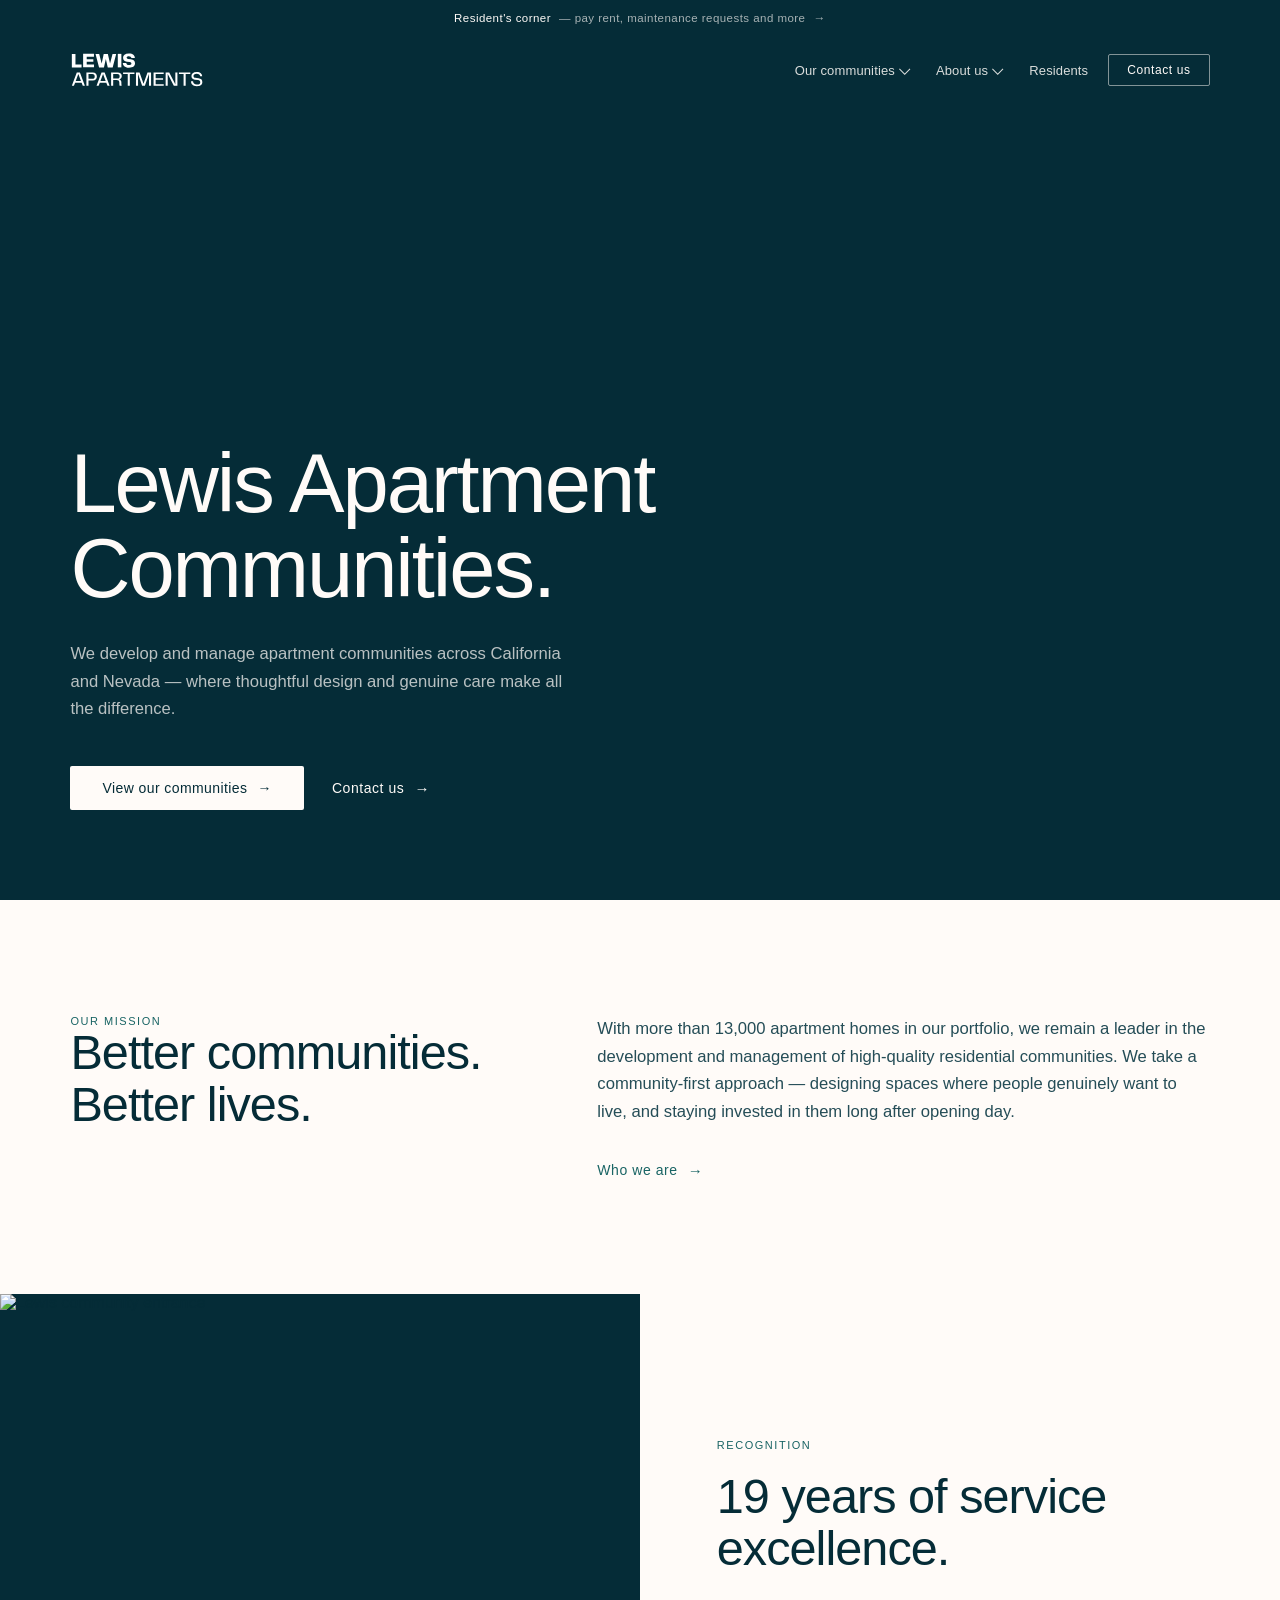
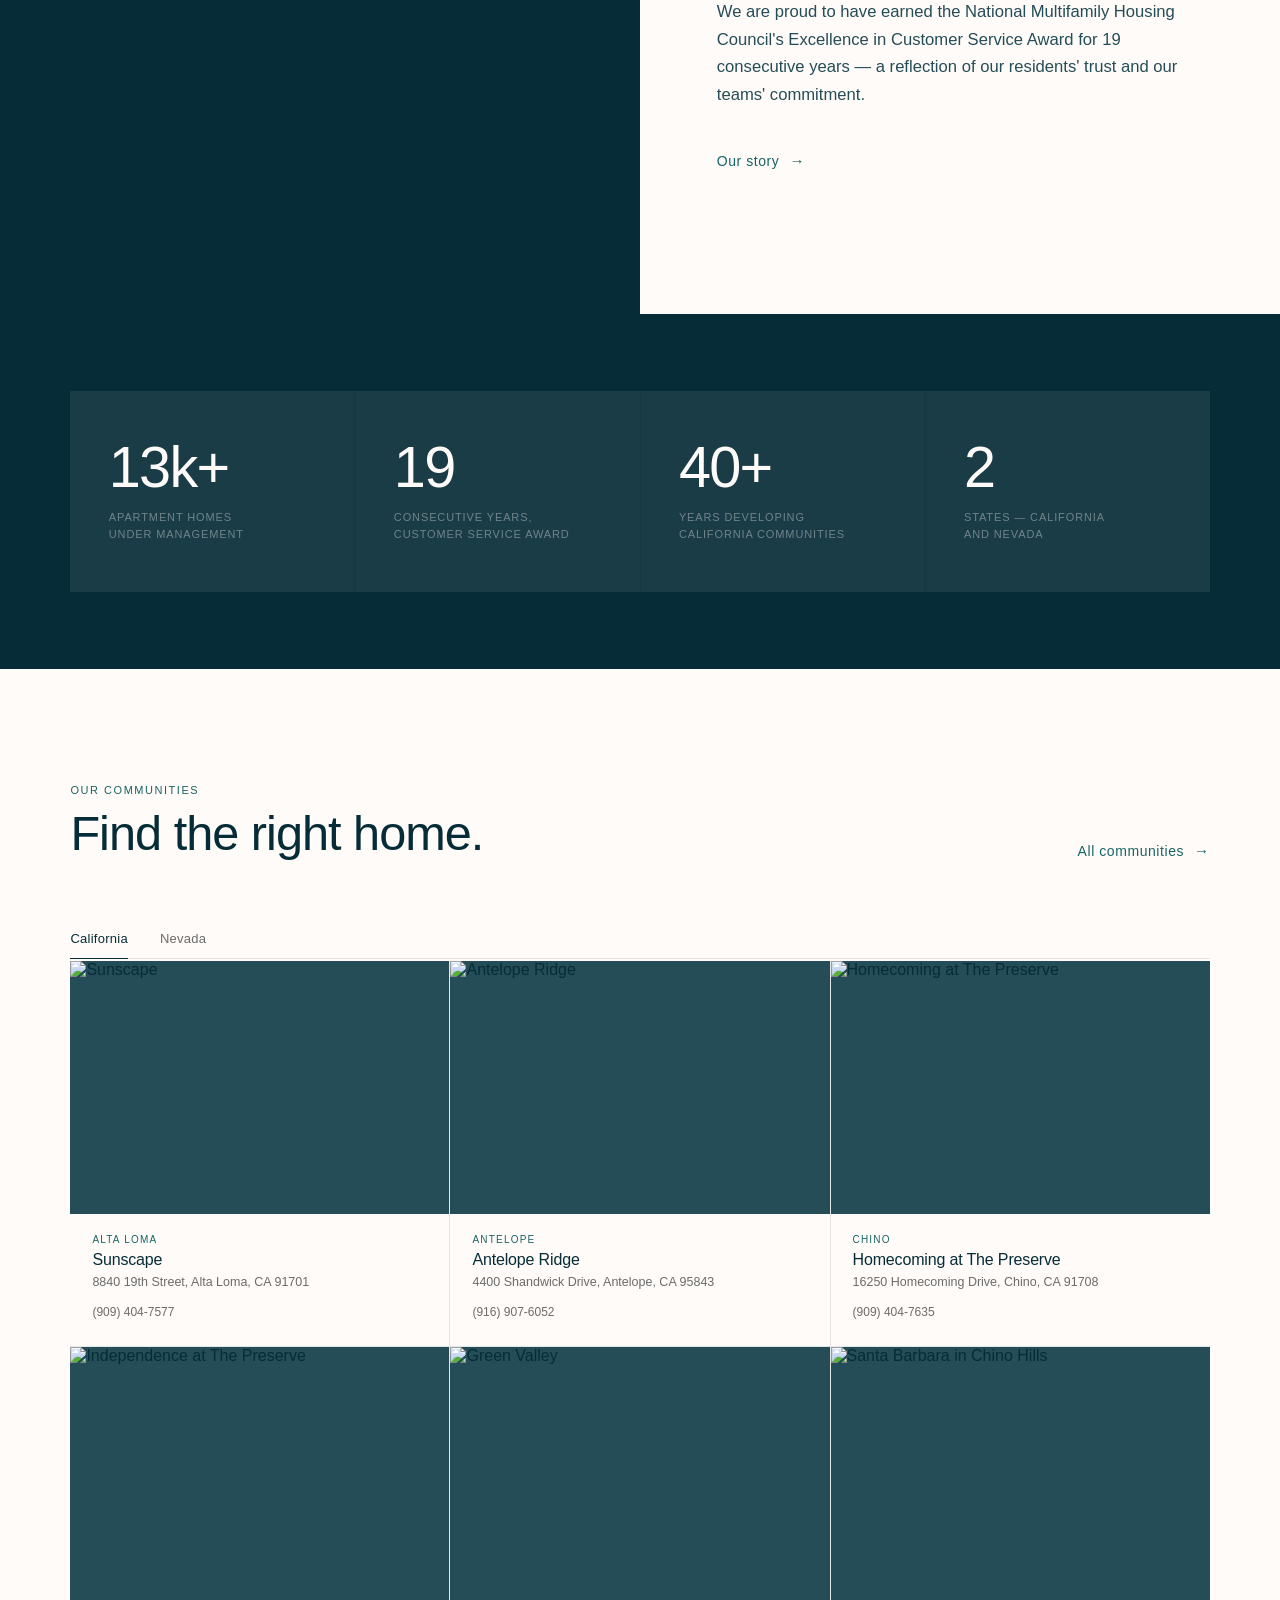
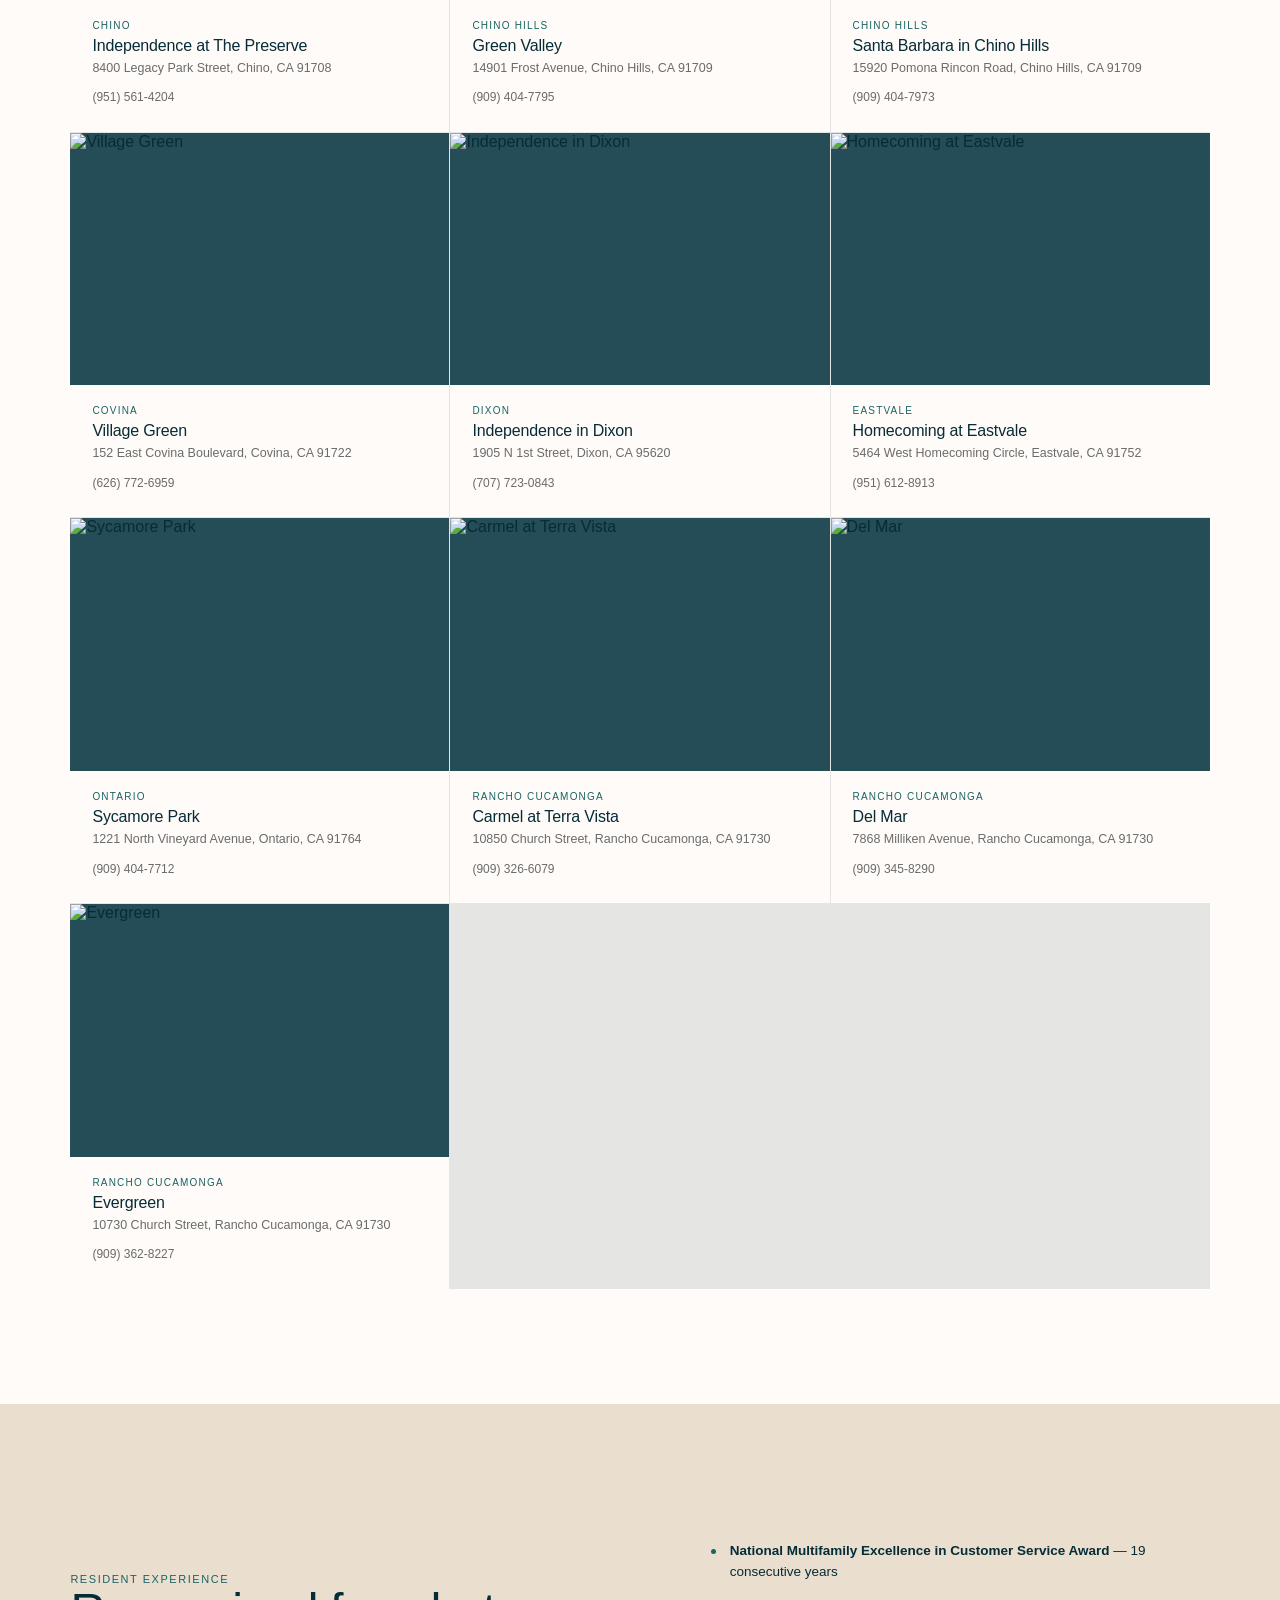
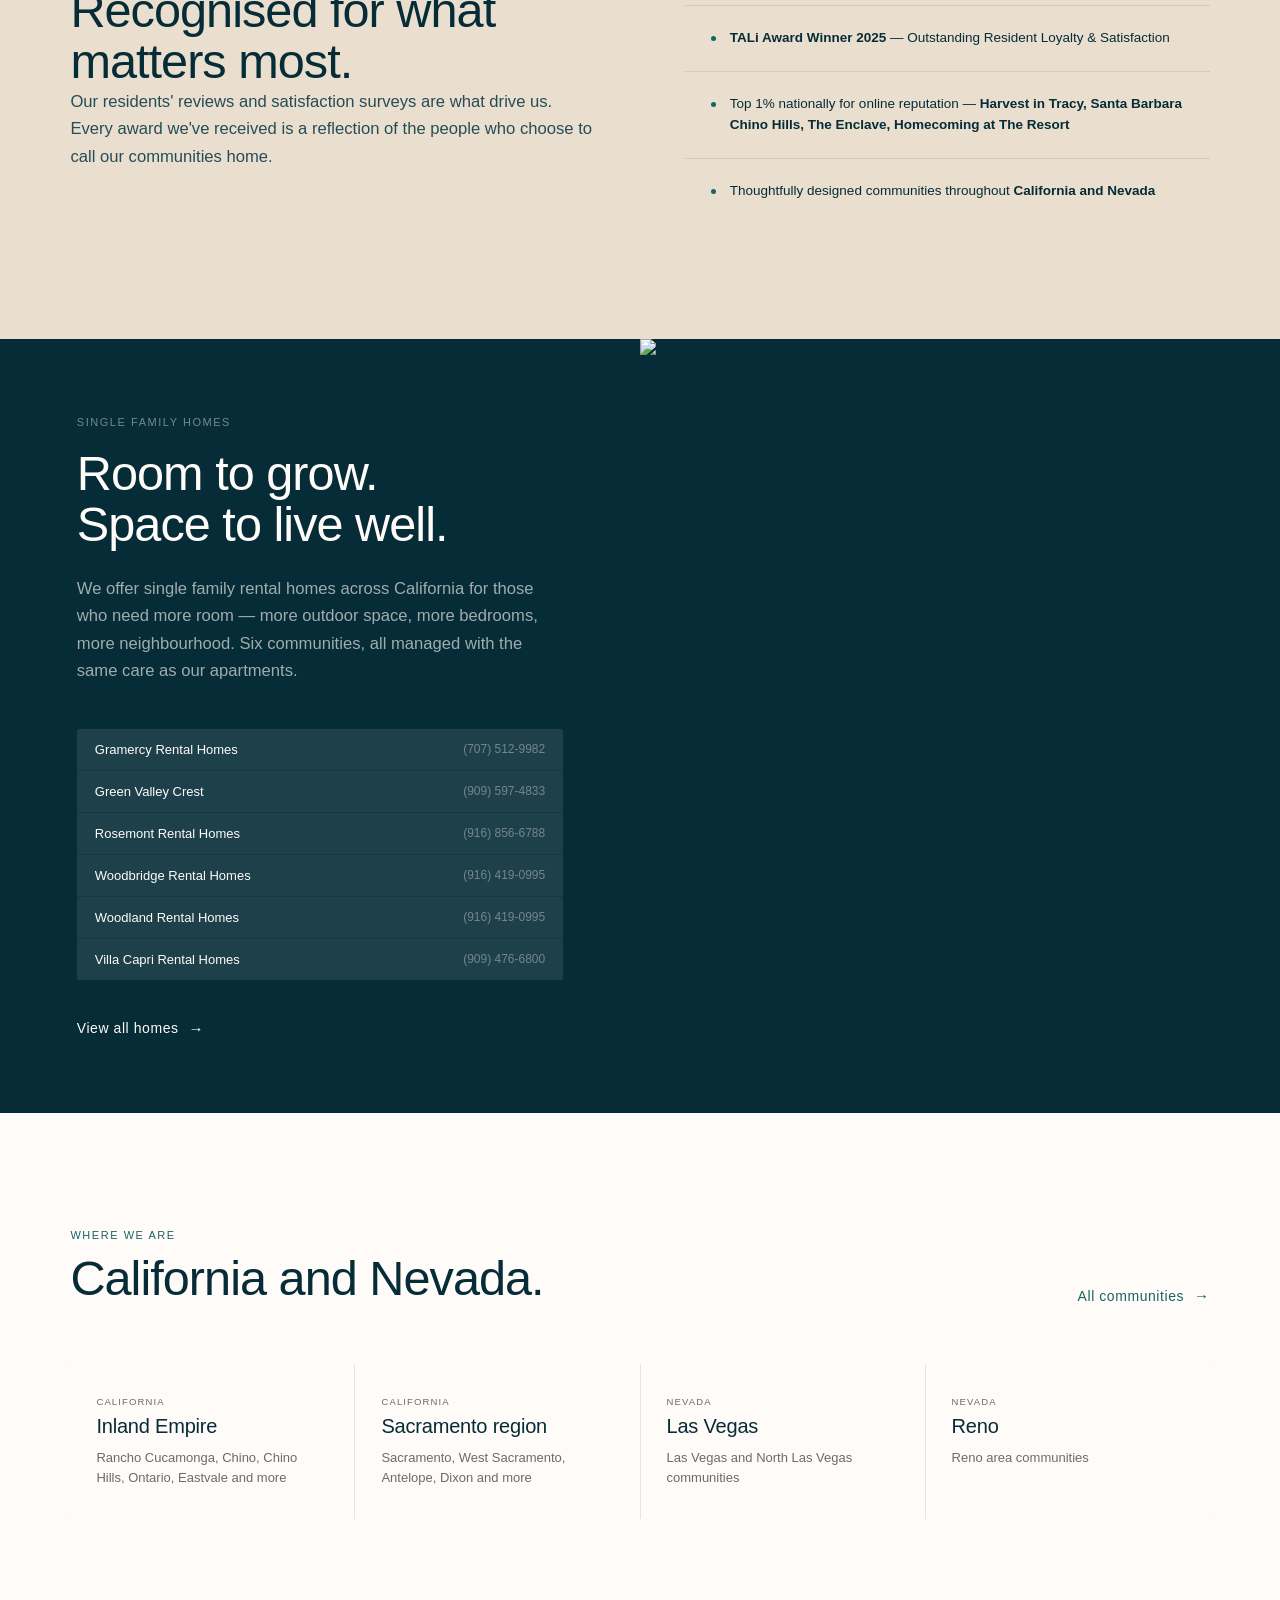
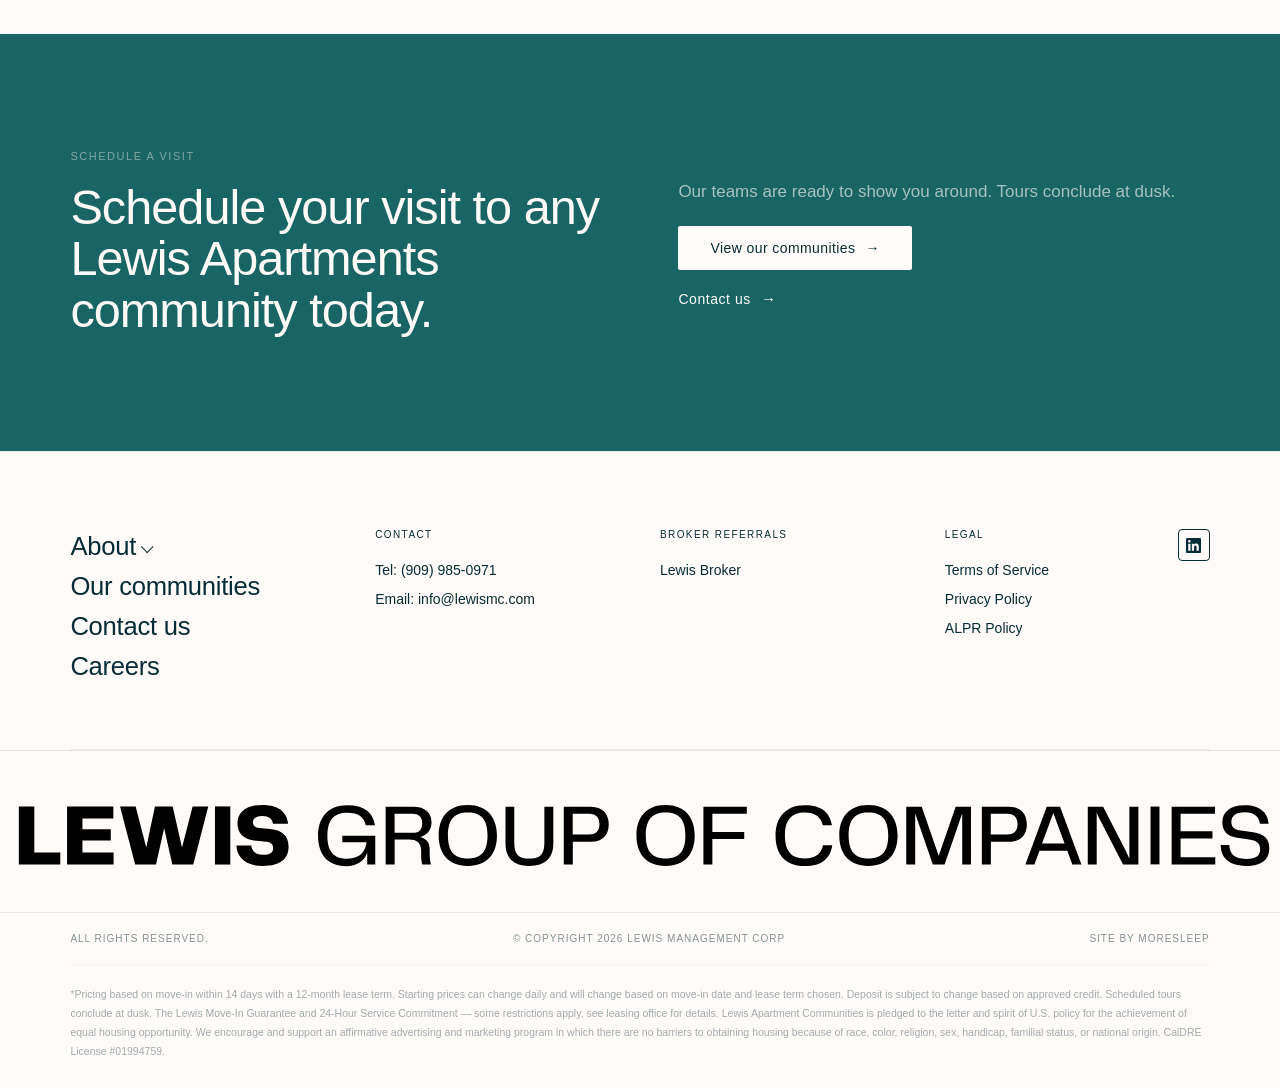
==== commit dd4c5a4f: "fix: add base href for GH Pages path resolution, fix CSS/JS loading" ====
--- a/index.html
+++ b/index.html
@@ -1,6 +1,7 @@
 <!DOCTYPE html>
 <html lang="en" data-root="/">
 <head>
+<base href="/lewis-apartments-website/">
 <meta charset="UTF-8">
 <meta name="viewport" content="width=device-width, initial-scale=1.0">
 <title>Lewis Apartments — Better communities. Better lives.</title>
--- a/includes/shared.css
+++ b/includes/shared.css
@@ -777,22 +777,27 @@
 .f-linkedin:hover { background: var(--blue); color: var(--cream); }
 .f-linkedin svg { width: 15px; height: 15px; fill: currentColor; }
 
-/* Giant LEWIS GROUP OF COMPANIES wordmark */
+/* Full-bleed LEWIS GROUP OF COMPANIES wordmark — true edge-to-edge */
 .f-wordmark {
-  padding: clamp(32px, 4vw, 48px) 0 clamp(24px, 3vw, 36px);
+  padding: clamp(28px, 3.5vw, 48px) 0 clamp(20px, 2.5vw, 36px);
+  border-top: 1px solid var(--border);
   border-bottom: 1px solid var(--border);
   overflow: hidden;
+  /* Full viewport width — break out of any container */
+  width: 100vw;
+  position: relative;
+  left: 50%;
+  transform: translateX(-50%);
 }
 .f-wordmark a {
   display: block;
-  line-height: 1;
+  line-height: 0;
 }
 .f-wordmark img {
   width: 100%;
   height: auto;
   display: block;
-  /* White SVG → black: invert the white to black */
-  filter: brightness(0);
+  /* SVG already has black fills — no filter needed */
 }
 
 /* Bottom bar — three items spaced across full width */
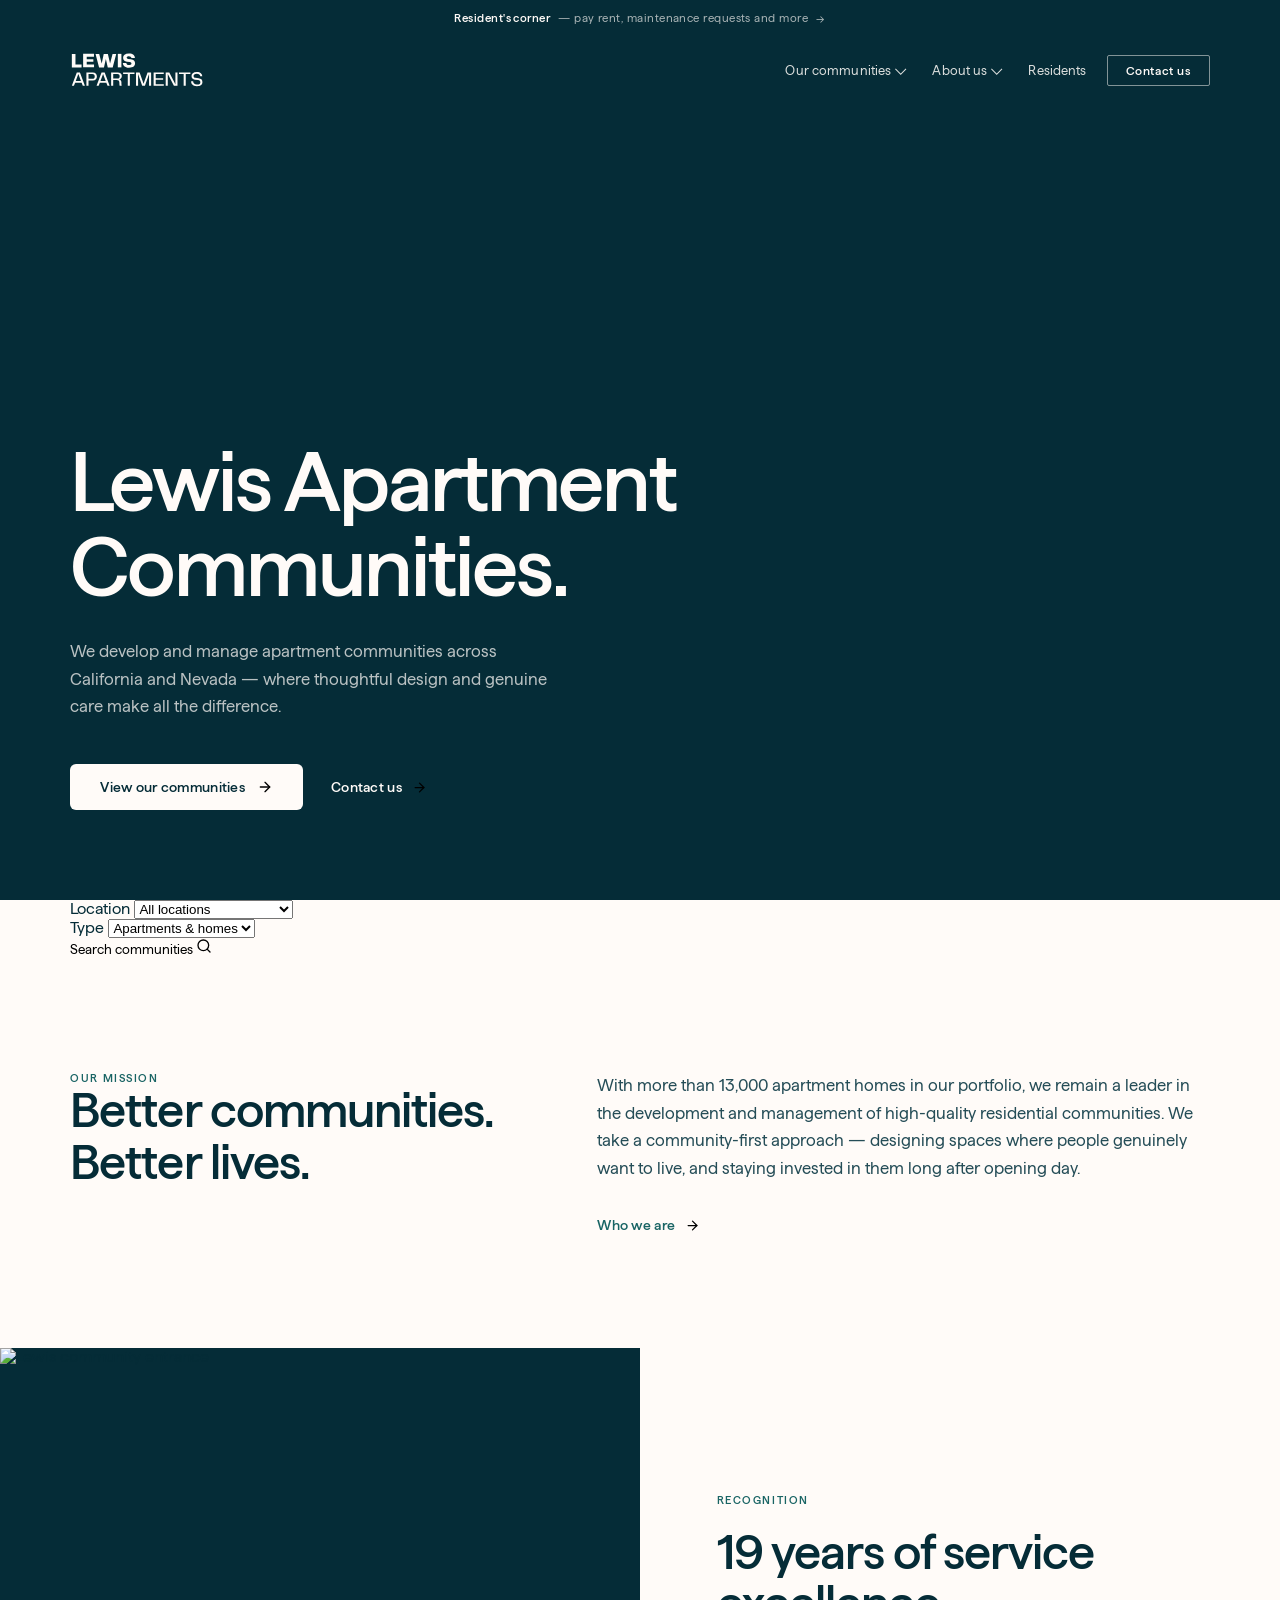
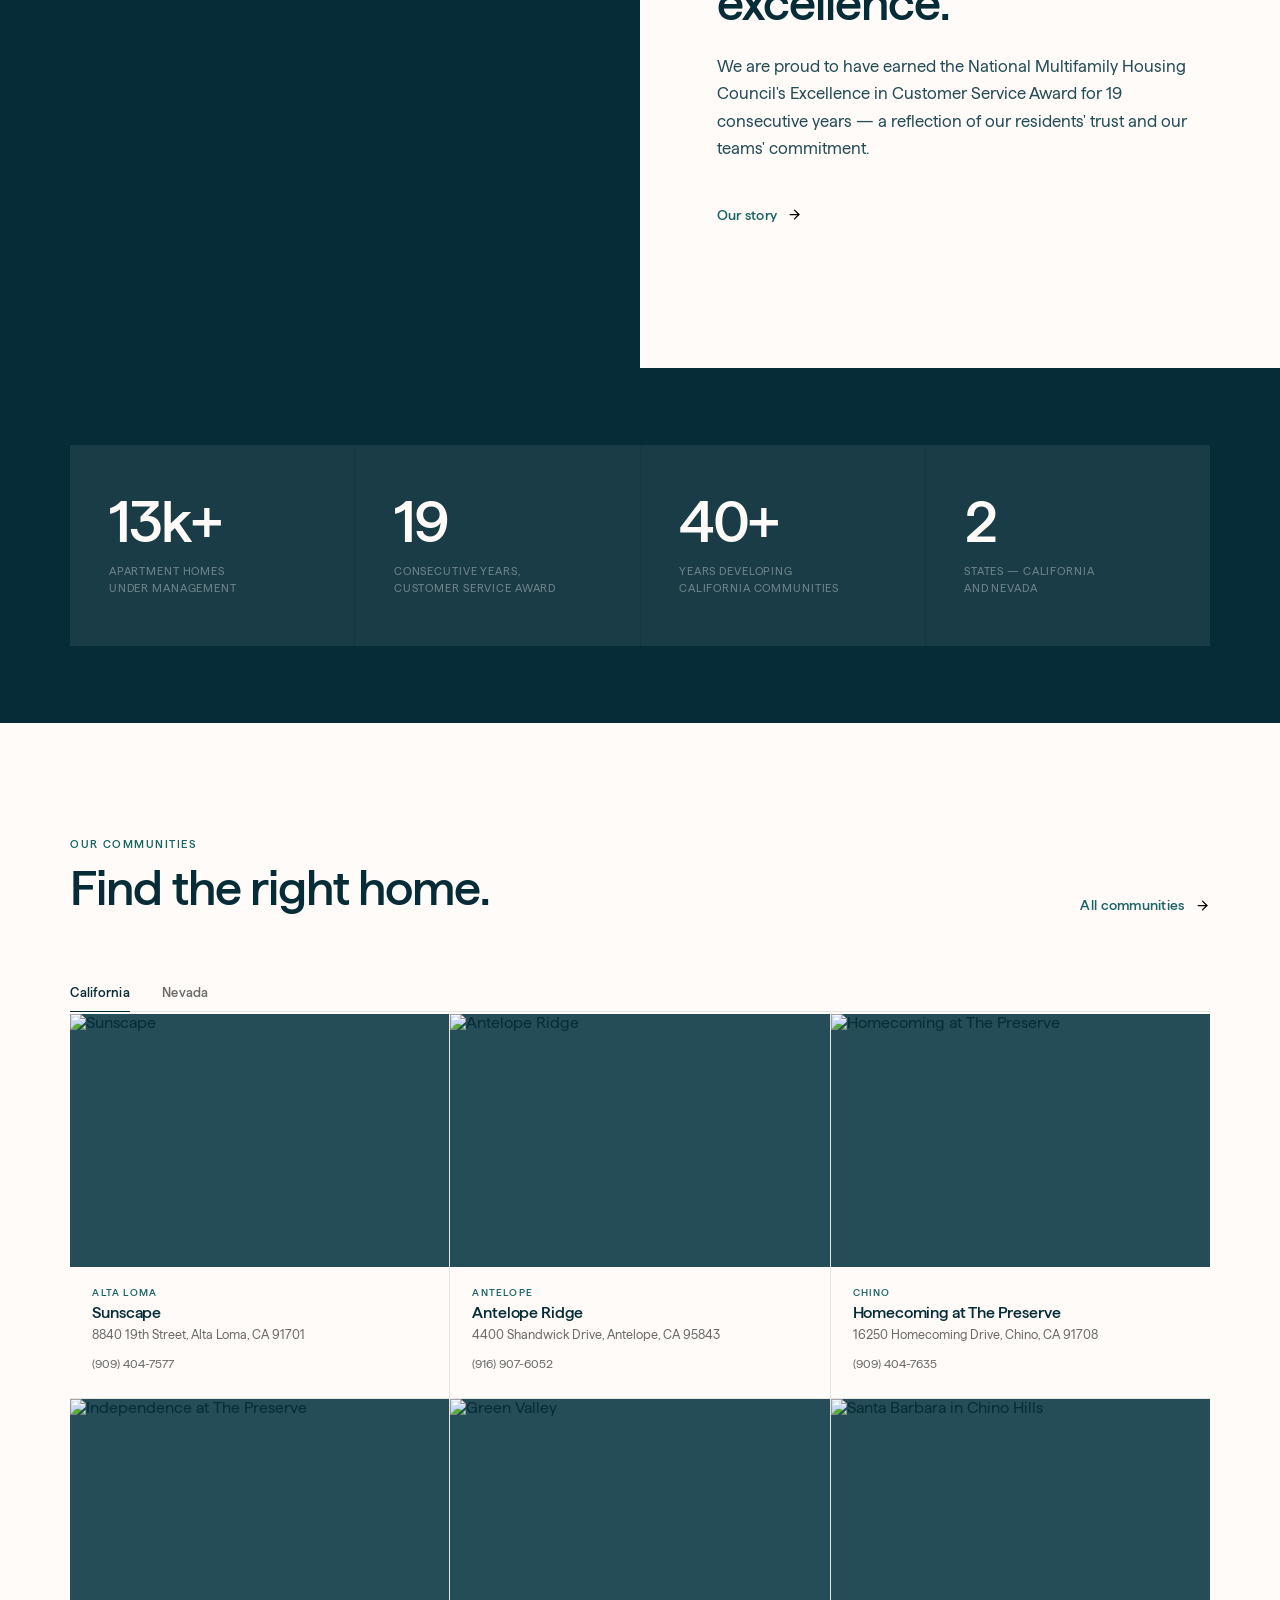
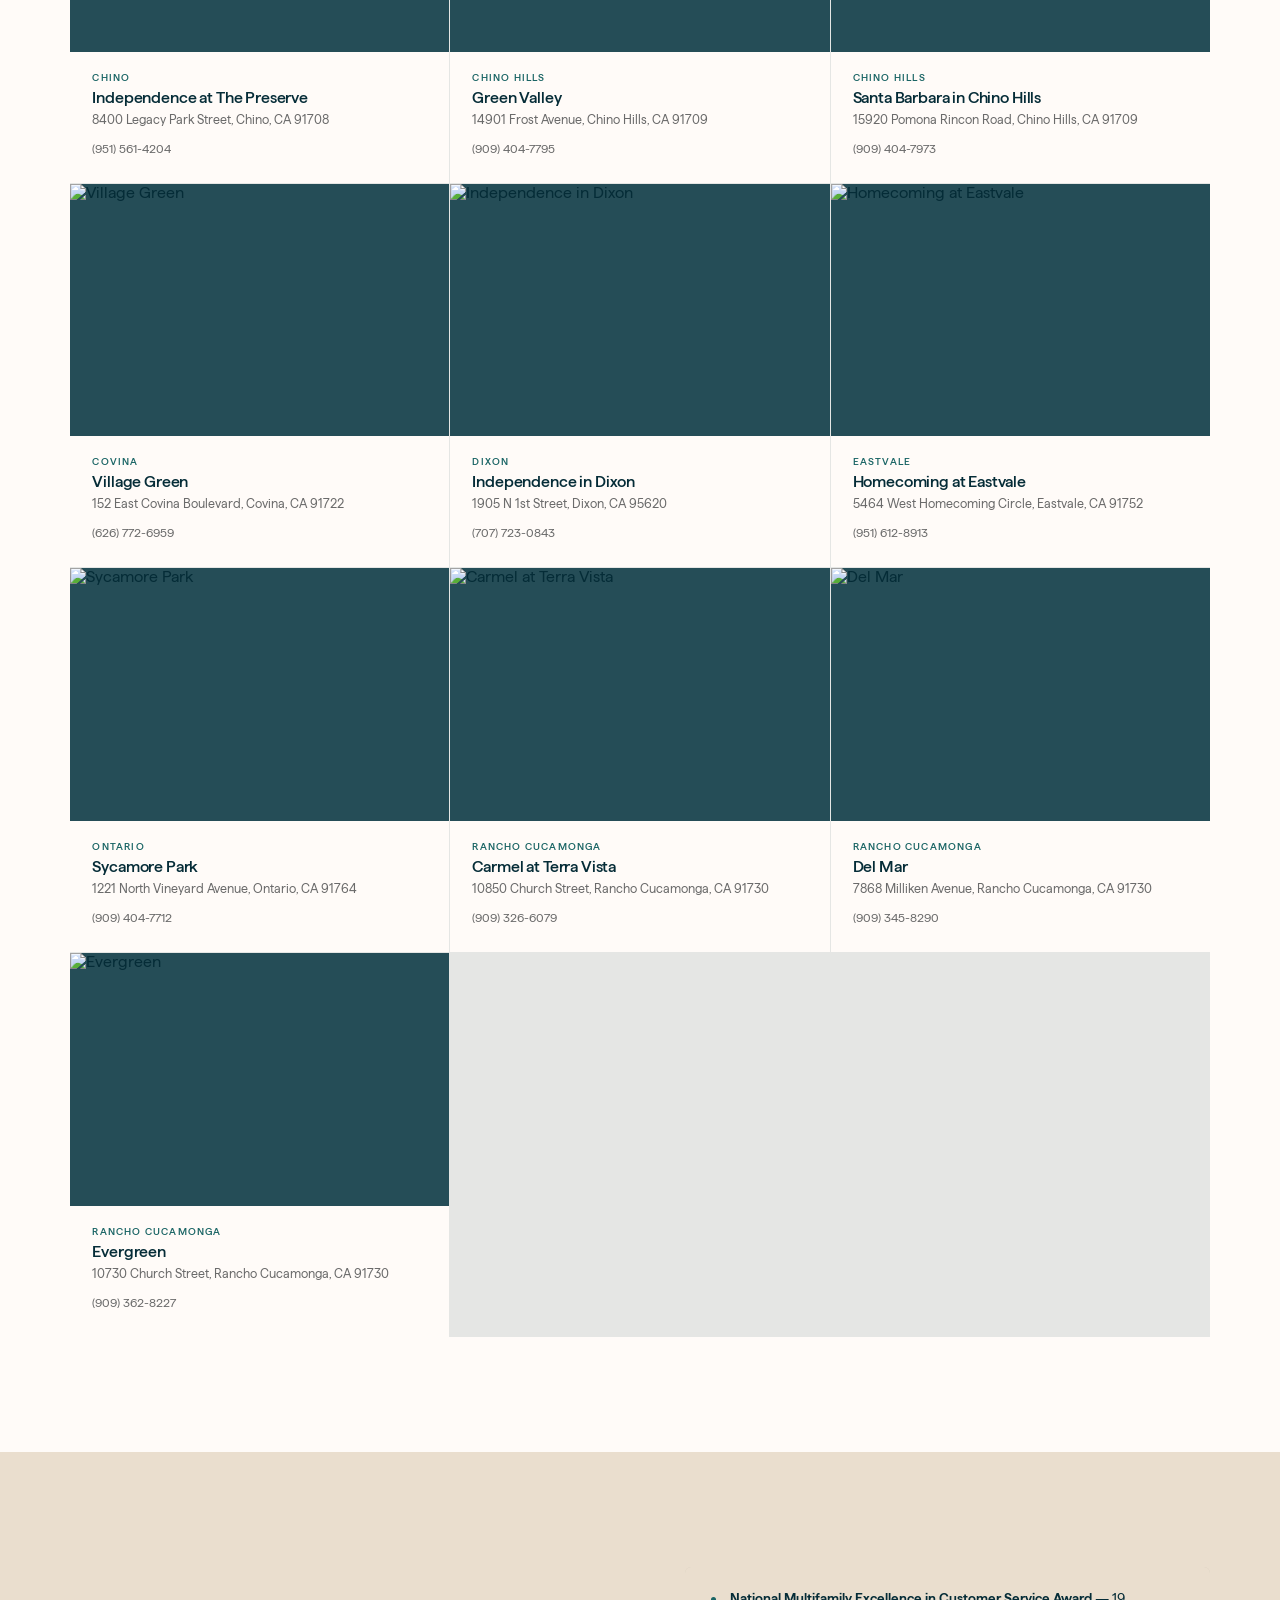
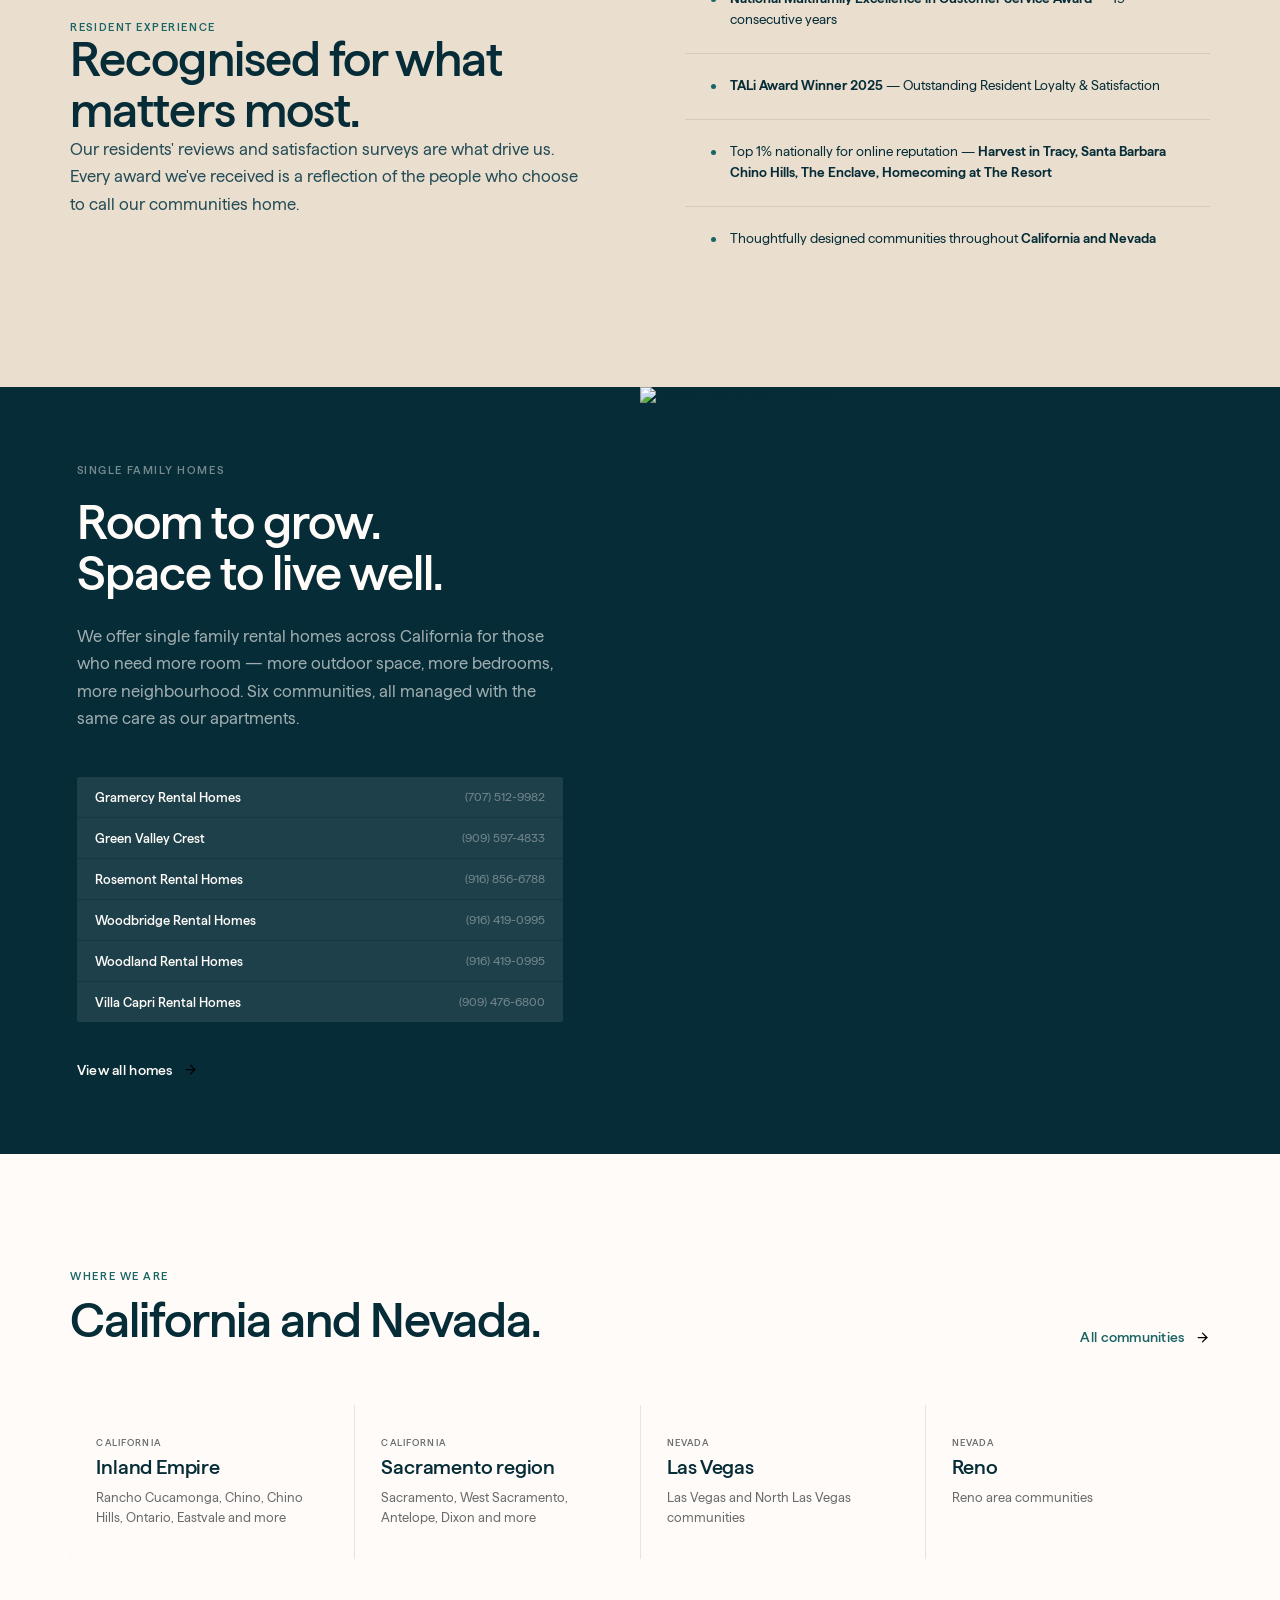
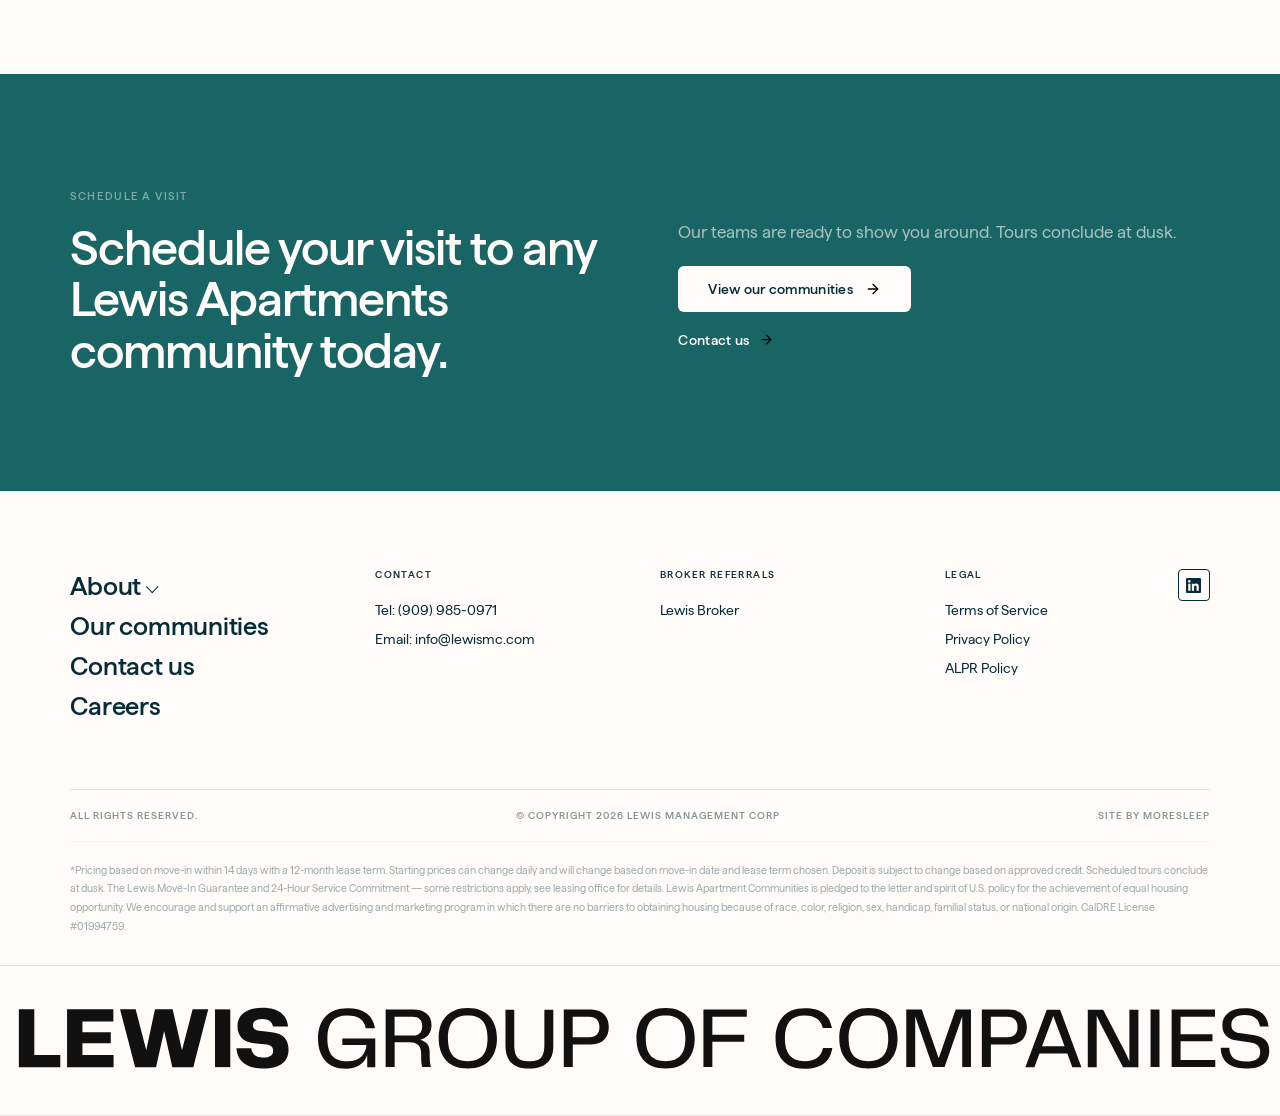
==== commit 8c89f00c: "feat: re-add search bar in hero, links to Our Communities with filters" ====
--- a/index.html
+++ b/index.html
@@ -1,12 +1,11 @@
 <!DOCTYPE html>
 <html lang="en" data-root="/">
 <head>
-<base href="/lewis-apartments-website/">
 <meta charset="UTF-8">
 <meta name="viewport" content="width=device-width, initial-scale=1.0">
 <title>Lewis Apartments — Better communities. Better lives.</title>
 <meta name="description" content="With more than 13,000 apartment homes across California and Nevada, Lewis remains a leader in the development and management of thoughtfully crafted residential communities.">
-<link rel="stylesheet" href="/includes/shared.css">
+<link rel="stylesheet" href="includes/shared.css">
 </head>
 <body>
 <div id="nav-include"></div>
@@ -36,6 +35,43 @@
   </div>
 </section>
 
+<!-- SEARCH BAR — links into Our Communities with filters pre-applied -->
+<div class="search-section" role="search" aria-label="Search communities">
+  <div class="wrap">
+    <form class="search-inner" onsubmit="handleSearch(event)">
+      <div class="search-field">
+        <span class="search-label">Location</span>
+        <select id="search-location" aria-label="Select location">
+          <option value="">All locations</option>
+          <optgroup label="California">
+            <option value="rancho-cucamonga">Rancho Cucamonga</option>
+            <option value="chino">Chino</option>
+            <option value="chino-hills">Chino Hills</option>
+            <option value="sacramento">Sacramento</option>
+            <option value="ontario">Ontario</option>
+          </optgroup>
+          <optgroup label="Nevada">
+            <option value="las-vegas">Las Vegas</option>
+            <option value="reno">Reno</option>
+          </optgroup>
+        </select>
+      </div>
+      <div class="search-field">
+        <span class="search-label">Type</span>
+        <select id="search-type" aria-label="Select type">
+          <option value="">Apartments &amp; homes</option>
+          <option value="apartment">Apartments</option>
+          <option value="senior">Senior communities</option>
+        </select>
+      </div>
+      <button type="submit" class="search-submit">
+        Search communities
+        <svg width="16" height="16" viewBox="0 0 24 24" fill="none" stroke="currentColor" stroke-width="2" stroke-linecap="round"><circle cx="11" cy="11" r="8"/><path d="m21 21-4.35-4.35"/></svg>
+      </button>
+    </form>
+  </div>
+</div>
+
 <!-- MISSION ────────────────────────────────────────────── -->
 <section class="section" style="background:var(--cream);" aria-labelledby="mission-h">
   <div class="wrap">
@@ -282,6 +318,17 @@
 
 <div id="footer-include"></div>
 
-<script src="/js/includes.js"></script>
+<script src="js/includes.js"></script>
+<script>
+function handleSearch(e) {
+  e.preventDefault();
+  const loc  = document.getElementById('search-location').value;
+  const type = document.getElementById('search-type').value;
+  const params = new URLSearchParams();
+  if (loc)  params.set('location', loc);
+  if (type) params.set('type', type);
+  window.location.href = 'our-communities/' + (params.toString() ? '?' + params.toString() : '');
+}
+</script>
 </body>
 </html>
--- a/includes/shared.css
+++ b/includes/shared.css
@@ -2,21 +2,21 @@
 /* ─── FONTS — self-hosted Haffer SQ ──────────────────── */
 @font-face {
   font-family: 'Haffer SQ';
-  src: url('./fonts/HafferSQ-Regular.woff2') format('woff2');
+  src: url('../fonts/HafferSQ-Regular.woff2') format('woff2');
   font-weight: 400;
   font-style: normal;
   font-display: swap;
 }
 @font-face {
   font-family: 'Haffer SQ';
-  src: url('./fonts/HafferSQ-Medium.woff2') format('woff2');
+  src: url('../fonts/HafferSQ-Medium.woff2') format('woff2');
   font-weight: 500;
   font-style: normal;
   font-display: swap;
 }
 @font-face {
   font-family: 'Haffer SQ';
-  src: url('./fonts/HafferSQ-SemiBold.woff2') format('woff2');
+  src: url('../fonts/HafferSQ-SemiBold.woff2') format('woff2');
   font-weight: 600;
   font-style: normal;
   font-display: swap;
@@ -32,12 +32,12 @@
   --gray:     #6B6B6B;
   --border:   rgba(5,44,55,0.1);
   --ff:       'Haffer SQ', sans-serif;
-  --max:      1280px;
-  --pad:      clamp(28px, 5.5vw, 88px);
+  --pad:      clamp(32px, 5.5vw, 96px);
 }
 
 /* ─── RESET ───────────────────────────────────────────── */
 *, *::before, *::after { box-sizing: border-box; margin: 0; padding: 0; }
+html, body { width: 100%; }
 html { scroll-behavior: smooth; }
 body {
   font-family: var(--ff);
@@ -92,7 +92,11 @@
 }
 
 /* ─── LAYOUT ──────────────────────────────────────────── */
-.wrap { max-width: var(--max); margin: 0 auto; padding: 0 var(--pad); }
+.wrap {
+  width: 100%;
+  max-width: none;
+  padding: 0 var(--pad);
+}
 .section { padding: clamp(72px, 9vw, 140px) 0; }
 
 /* ─── CTAs ────────────────────────────────────────────── */
@@ -102,11 +106,22 @@
   gap: 10px;
   font-size: 14px;
   font-weight: 500;
-  letter-spacing: .04em;
+  letter-spacing: .02em;
   transition: gap .2s;
 }
-.cta-link::after { content: '→'; font-size: 15px; }
-.cta-link:hover { gap: 16px; }
+.cta-link::after {
+  content: '';
+  width: 15px;
+  height: 15px;
+  flex-shrink: 0;
+  background-image: url("data:image/svg+xml,%3Csvg xmlns='http://www.w3.org/2000/svg' viewBox='0 0 24 24' fill='none' stroke='currentColor' stroke-width='2' stroke-linecap='round' stroke-linejoin='round'%3E%3Cline x1='5' y1='12' x2='19' y2='12'/%3E%3Cpolyline points='12 5 19 12 12 19'/%3E%3C/svg%3E");
+  background-repeat: no-repeat;
+  background-position: center;
+  background-size: contain;
+  transition: transform .2s;
+}
+.cta-link:hover { gap: 14px; }
+.cta-link:hover::after { transform: translateX(2px); }
 .cta-link-dark  { color: var(--blue); }
 .cta-link-teal  { color: var(--teal); }
 .cta-link-cream { color: var(--cream); }
@@ -114,16 +129,27 @@
 .btn {
   display: inline-flex;
   align-items: center;
-  gap: 10px;
-  padding: 14px 32px;
+  gap: 12px;
+  padding: 15px 30px;
   font-family: var(--ff);
   font-size: 14px;
   font-weight: 500;
-  letter-spacing: .03em;
-  border-radius: 2px;
-  transition: background .18s, color .18s;
-}
-.btn::after { content: '→'; }
+  letter-spacing: .02em;
+  border-radius: 6px;
+  transition: background .18s, color .18s, transform .18s;
+}
+.btn::after {
+  content: '';
+  width: 16px;
+  height: 16px;
+  flex-shrink: 0;
+  background-image: url("data:image/svg+xml,%3Csvg xmlns='http://www.w3.org/2000/svg' viewBox='0 0 24 24' fill='none' stroke='currentColor' stroke-width='2' stroke-linecap='round' stroke-linejoin='round'%3E%3Cline x1='5' y1='12' x2='19' y2='12'/%3E%3Cpolyline points='12 5 19 12 12 19'/%3E%3C/svg%3E");
+  background-repeat: no-repeat;
+  background-position: center;
+  background-size: contain;
+  transition: transform .18s;
+}
+.btn:hover::after { transform: translateX(3px); }
 .btn-cream { background: var(--cream); color: var(--blue); }
 .btn-cream:hover { background: var(--warm); }
 .btn-outline-cream { border: 1px solid rgba(255,251,248,.4); color: var(--cream); background: transparent; }
@@ -175,23 +201,27 @@
   align-items: center;
   justify-content: space-between;
   height: 68px;
-  max-width: var(--max);
+  width: 100%;
   margin: 0 auto;
   padding: 0 var(--pad);
 }
 
-/* Logo */
+/* Logo — inline SVG, colour-switched via CSS fill */
 .logo { display: block; line-height: 0; flex-shrink: 0; }
-.logo-img {
+.logo-svg {
+  display: block;
+  line-height: 0;
+}
+.logo-svg svg {
   height: 36px;
   width: auto;
   display: block;
-  filter: brightness(0) invert(1);
-  transition: filter .3s;
-}
-.nav.scrolled .logo-img {
-  filter: brightness(0) saturate(100%) invert(10%) sepia(40%) saturate(900%) hue-rotate(155deg) brightness(85%);
-}
+  transition: fill .3s;
+}
+/* Over hero video: paths are white (already in SVG) */
+.logo-svg svg path { fill: #FFFBF8; transition: fill .3s; }
+/* On scrolled cream nav: switch to Lewis Blue */
+.nav.scrolled .logo-svg svg path { fill: #052C37; }
 
 /* Nav links container */
 .nav-links {
@@ -295,7 +325,7 @@
 .nav-drop-img {
   width: 52px; height: 36px;
   object-fit: cover;
-  border-radius: 2px;
+  border-radius: 4px;
   flex-shrink: 0;
   background: var(--warm);
 }
@@ -376,21 +406,13 @@
   width: 100%; height: 100%;
   object-fit: cover;
   object-position: center 40%;
-  opacity: .72;
-}
-.hero-bg::after {
-  content: '';
-  position: absolute;
-  inset: 0;
-  background:
-    linear-gradient(to top,  rgba(5,44,55,.80) 0%, rgba(5,44,55,.15) 55%, transparent 100%),
-    linear-gradient(to right, rgba(5,44,55,.35) 0%, transparent 65%);
-}
+}
+/* No overlay — video plays at full clarity */
 .hero-content {
   position: relative;
   z-index: 2;
   width: 100%;
-  max-width: var(--max);
+  width: 100%;
   margin: 0 auto;
   padding: 0 var(--pad) clamp(56px, 7vw, 96px);
 }
@@ -517,6 +539,7 @@
   grid-template-columns: repeat(3, 1fr);
   gap: 1px;
   background: var(--border);
+  align-content: start;
 }
 
 /* Community card */
@@ -590,7 +613,7 @@
   flex-direction: column;
   gap: 1px;
   background: rgba(5,44,55,.1);
-  border-radius: 3px;
+  border-radius: 6px;
   overflow: hidden;
 }
 .award-row {
@@ -621,7 +644,7 @@
   grid-template-columns: repeat(4, 1fr);
   gap: 1px;
   background: var(--border);
-  border-radius: 3px;
+  border-radius: 6px;
   overflow: hidden;
   margin-top: 48px;
 }
@@ -778,26 +801,24 @@
 .f-linkedin svg { width: 15px; height: 15px; fill: currentColor; }
 
 /* Full-bleed LEWIS GROUP OF COMPANIES wordmark — true edge-to-edge */
+/* Footer wordmark SVG keeps its black fills */
+.f-wordmark svg path { fill: #111111; }
 .f-wordmark {
-  padding: clamp(28px, 3.5vw, 48px) 0 clamp(20px, 2.5vw, 36px);
+  /* Direct child of footer — no wrap, naturally full width */
   border-top: 1px solid var(--border);
   border-bottom: 1px solid var(--border);
+  padding: clamp(20px, 2.5vw, 36px) 0;
   overflow: hidden;
-  /* Full viewport width — break out of any container */
-  width: 100vw;
-  position: relative;
-  left: 50%;
-  transform: translateX(-50%);
 }
 .f-wordmark a {
   display: block;
   line-height: 0;
 }
-.f-wordmark img {
+.f-wordmark svg {
+  /* Fill full footer width = full viewport width */
   width: 100%;
   height: auto;
   display: block;
-  /* SVG already has black fills — no filter needed */
 }
 
 /* Bottom bar — three items spaced across full width */
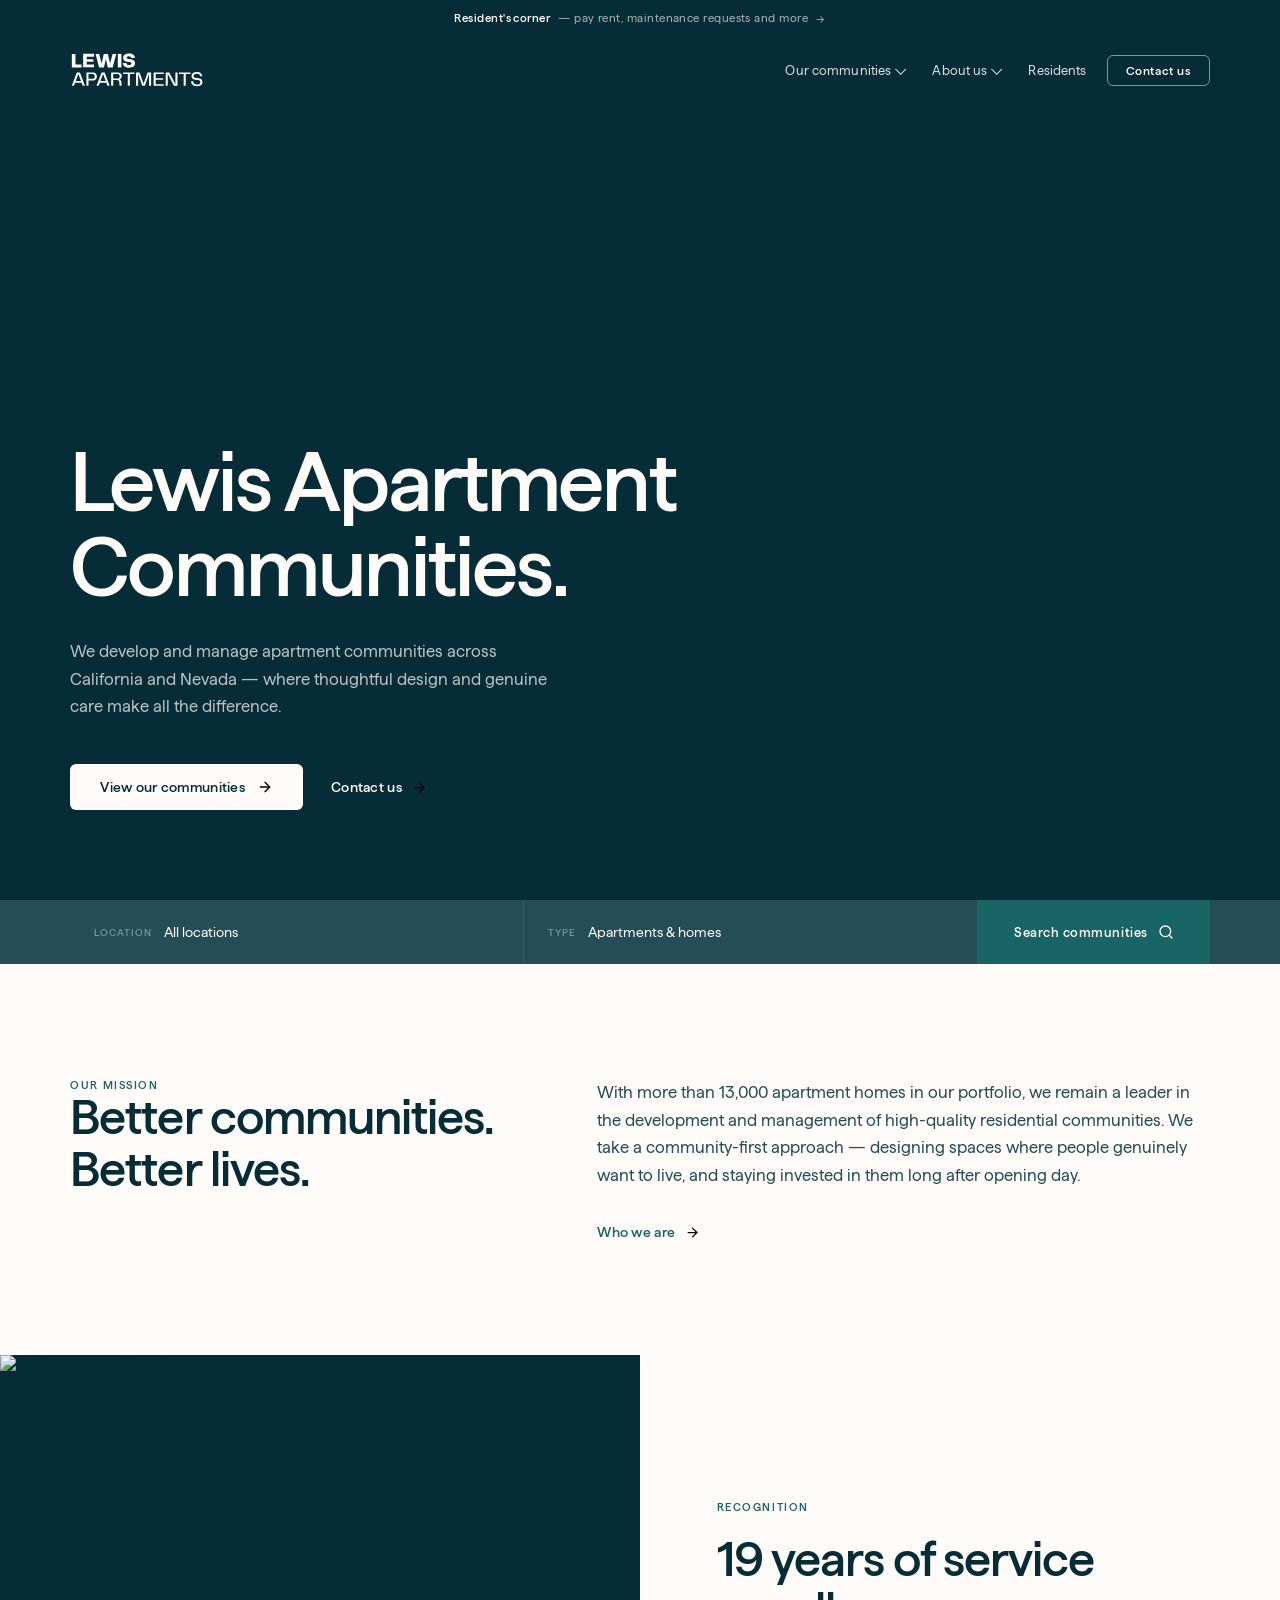
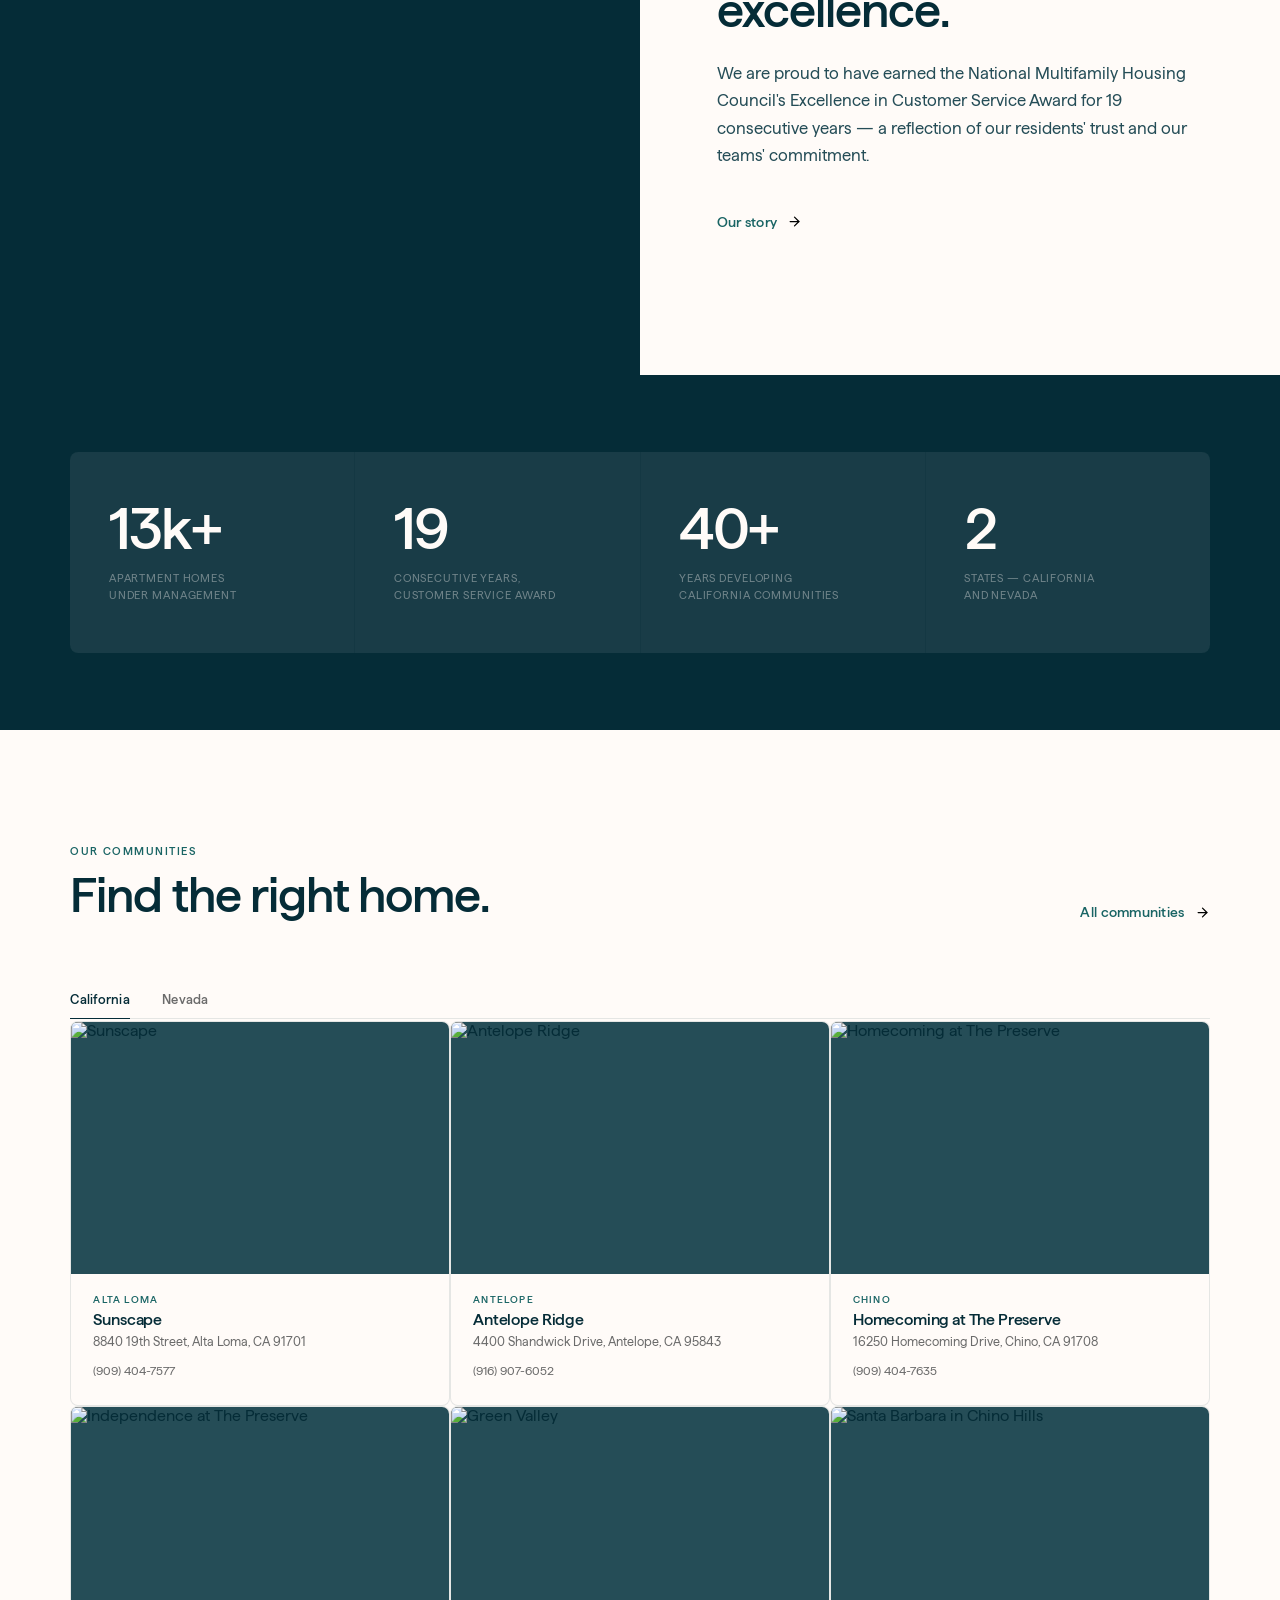
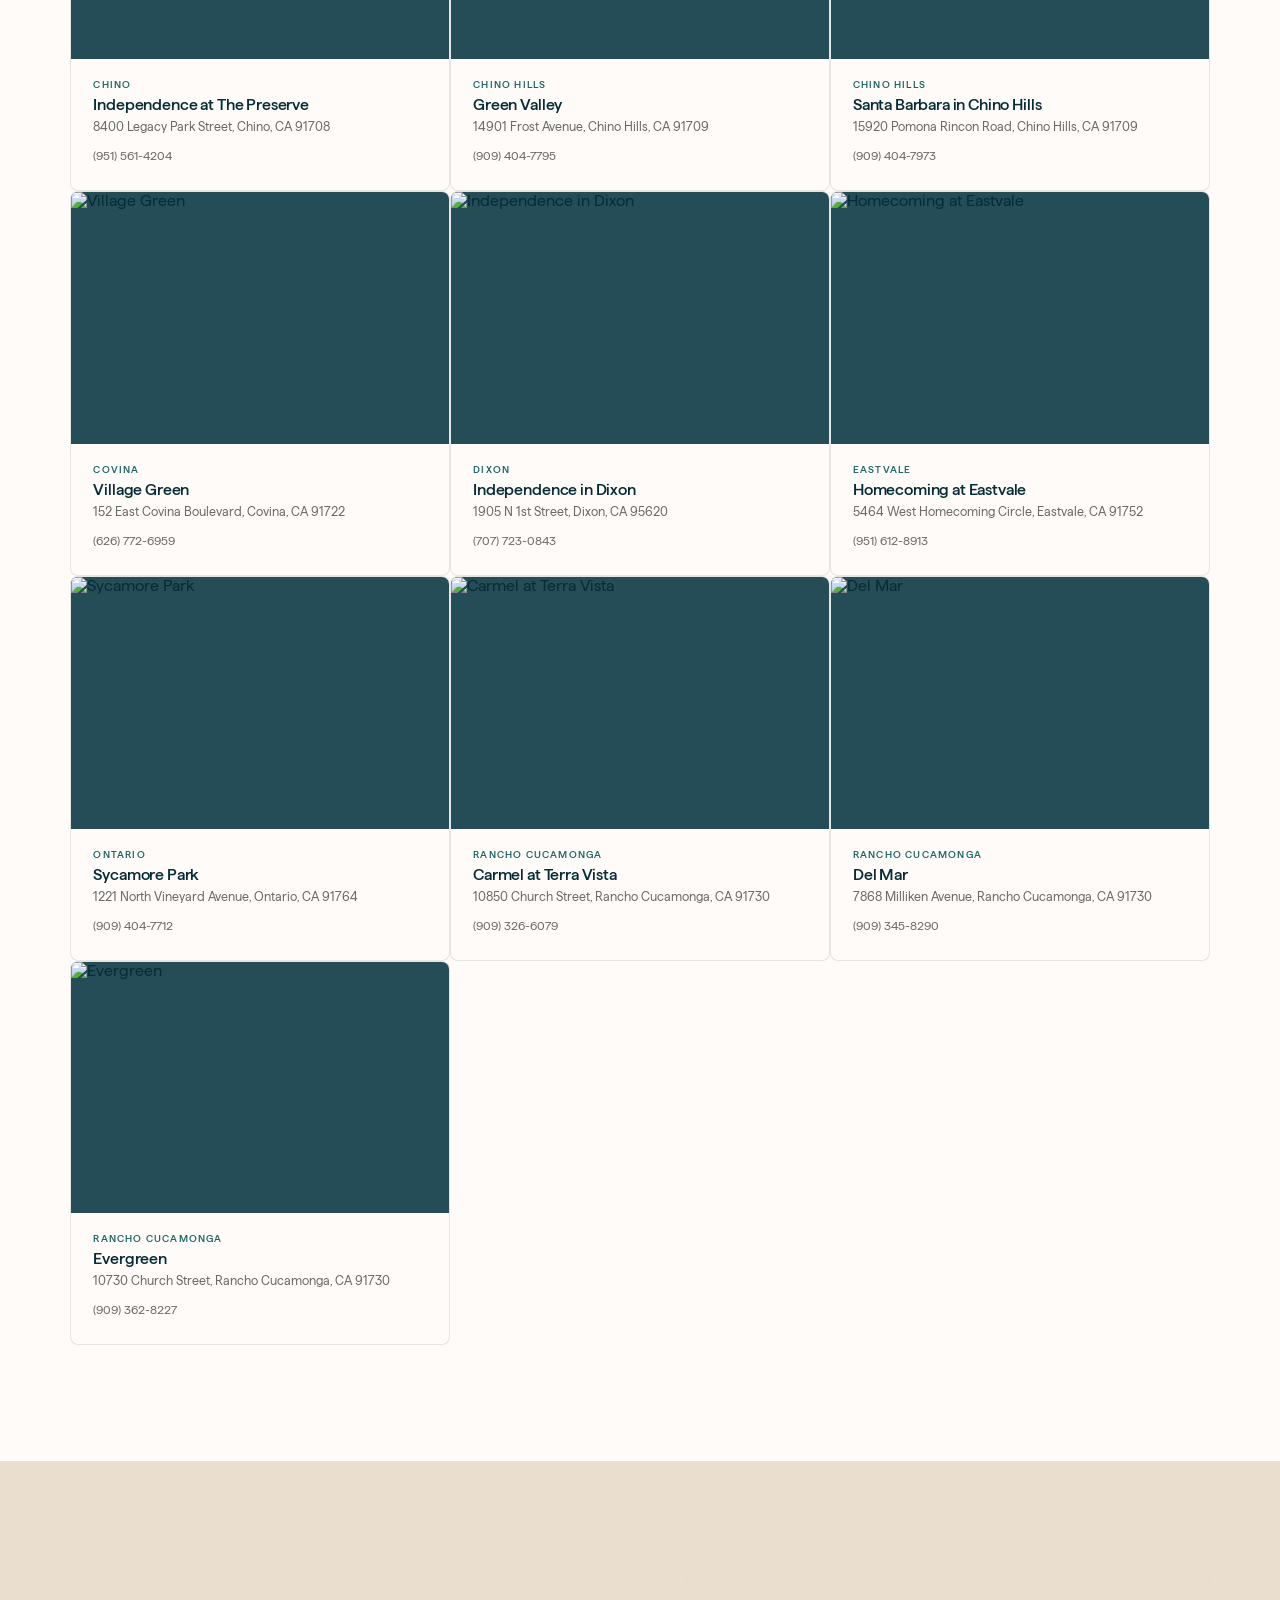
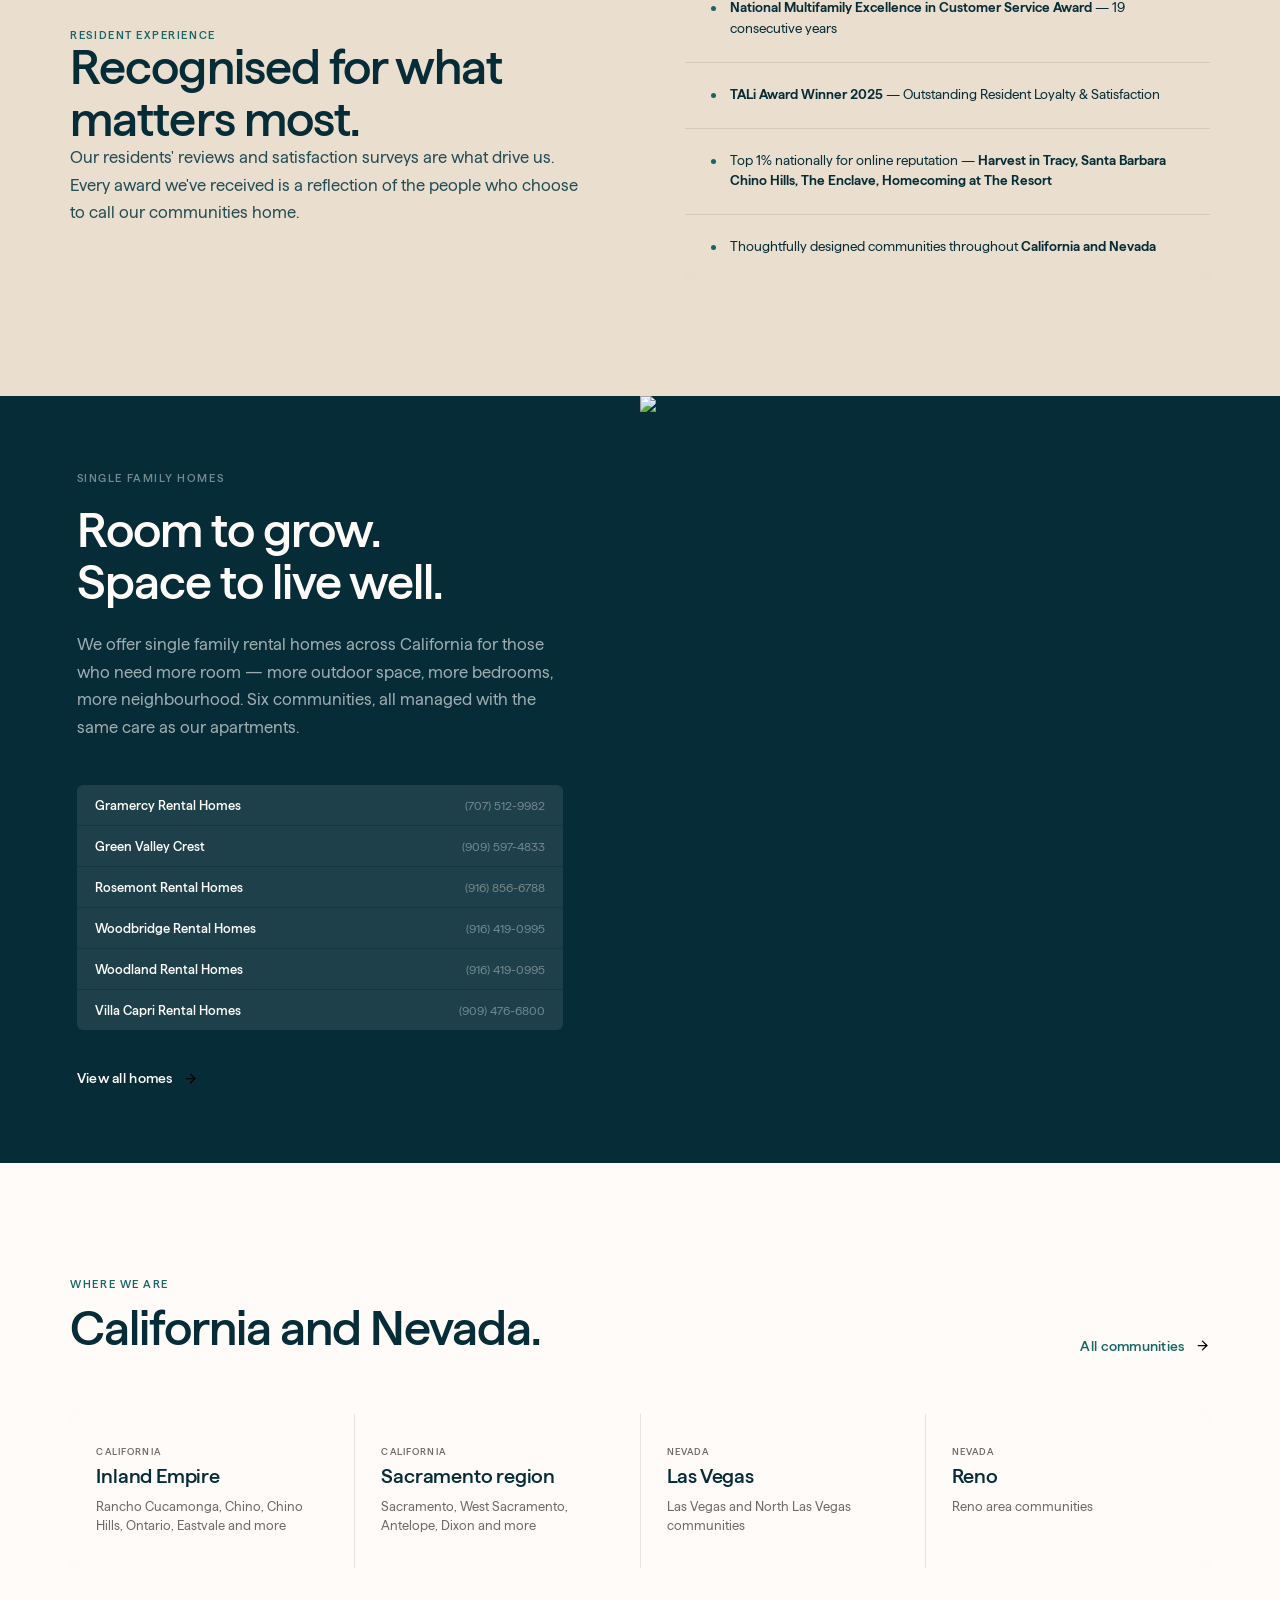
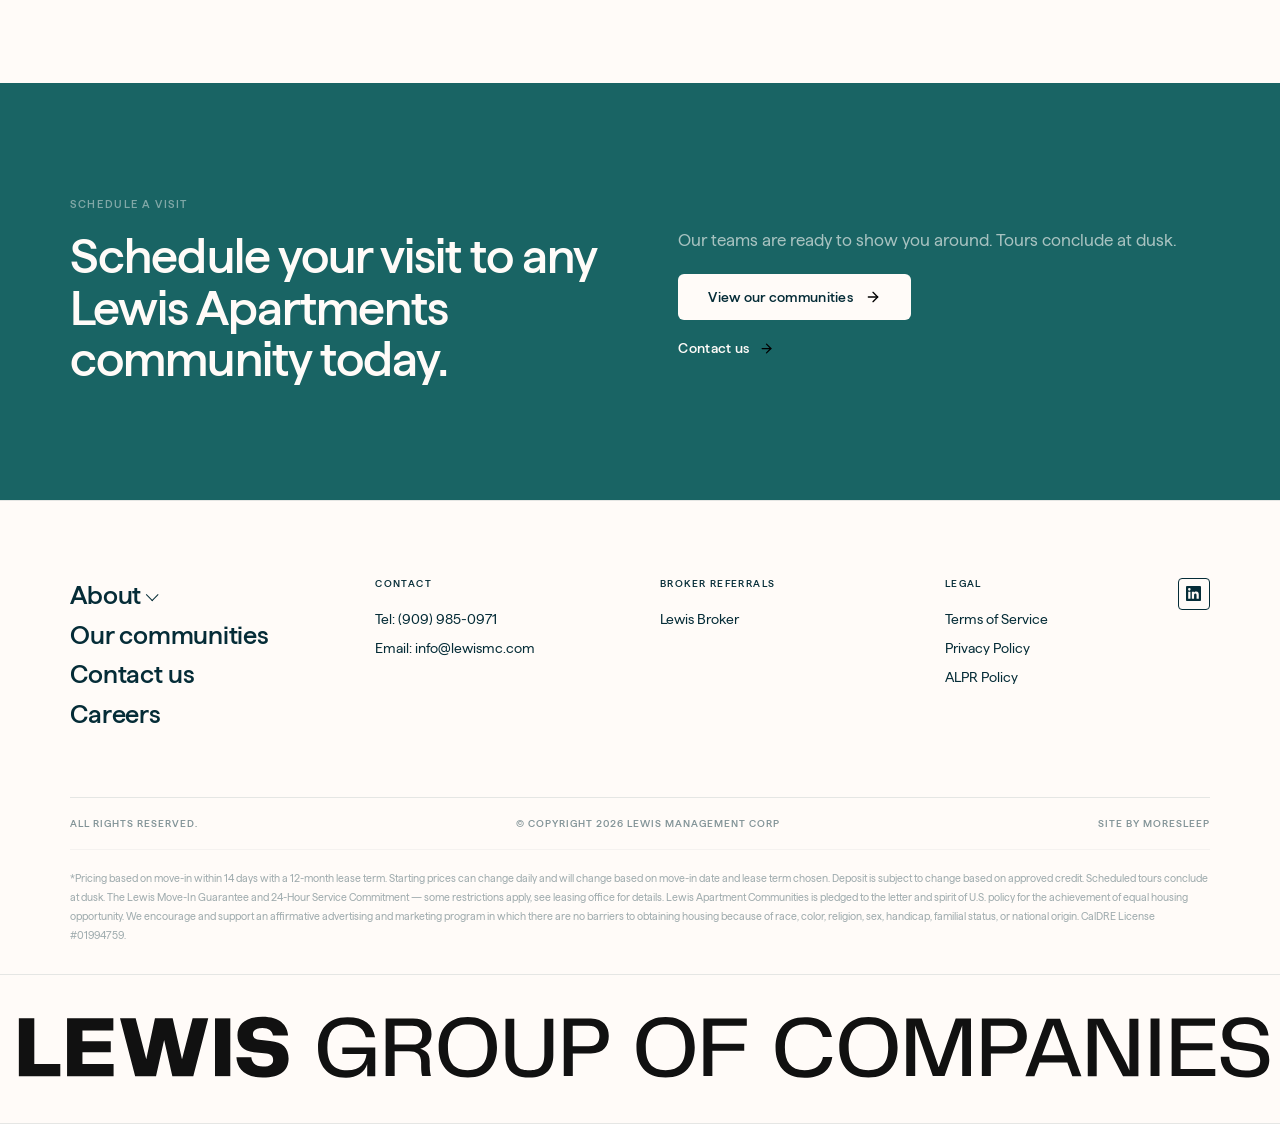
==== commit 40057b39: "fix: consistent 8px border-radius on all boxes in index.html" ====
--- a/index.html
+++ b/index.html
@@ -241,7 +241,7 @@
     <p class="t-eyebrow t-eyebrow-cream">Single family homes</p>
     <h2 class="t-h2" id="sfh-h">Room to grow.<br>Space to live well.</h2>
     <p class="t-body">We offer single family rental homes across California for those who need more room — more outdoor space, more bedrooms, more neighbourhood. Six communities, all managed with the same care as our apartments.</p>
-    <div style="display:flex;flex-direction:column;gap:1px;background:rgba(255,251,248,.06);border-radius:2px;overflow:hidden;margin-bottom:40px;">
+    <div style="display:flex;flex-direction:column;gap:1px;background:rgba(255,251,248,.06);border-radius:6px;overflow:hidden;margin-bottom:40px;">
       <div style="background:rgba(255,251,248,.04);padding:13px 18px;display:flex;justify-content:space-between;align-items:center;"><span style="font-size:13px;font-weight:500;color:var(--cream);">Gramercy Rental Homes</span><span style="font-size:12px;color:rgba(255,251,248,.38);">(707) 512-9982</span></div>
       <div style="background:rgba(255,251,248,.04);padding:13px 18px;display:flex;justify-content:space-between;align-items:center;"><span style="font-size:13px;font-weight:500;color:var(--cream);">Green Valley Crest</span><span style="font-size:12px;color:rgba(255,251,248,.38);">(909) 597-4833</span></div>
       <div style="background:rgba(255,251,248,.04);padding:13px 18px;display:flex;justify-content:space-between;align-items:center;"><span style="font-size:13px;font-weight:500;color:var(--cream);">Rosemont Rental Homes</span><span style="font-size:12px;color:rgba(255,251,248,.38);">(916) 856-6788</span></div>
--- a/includes/shared.css
+++ b/includes/shared.css
@@ -282,7 +282,7 @@
   letter-spacing: .05em !important;
   color: var(--cream) !important;
   border: 1px solid rgba(255,251,248,.5) !important;
-  border-radius: 2px !important;
+  border-radius: 6px !important;
   padding: 8px 18px !important;
   height: auto !important;
   margin-left: 6px;
@@ -421,6 +421,66 @@
 .hero-content .t-body { color: rgba(255,251,248,.72); max-width: 500px; margin-bottom: 44px; }
 .hero-actions { display: flex; align-items: center; gap: 28px; flex-wrap: wrap; }
 
+/* ─── SEARCH BAR ──────────────────────────────────────── */
+.search-section { background: var(--teal-mid); }
+.search-inner {
+  display: flex;
+  align-items: stretch;
+  min-height: 64px;
+}
+.search-field {
+  flex: 1;
+  display: flex;
+  align-items: center;
+  gap: 12px;
+  padding: 0 24px;
+  border-right: 1px solid rgba(255,251,248,.1);
+}
+.search-label {
+  font-size: 10px;
+  font-weight: 500;
+  letter-spacing: .1em;
+  text-transform: uppercase;
+  color: rgba(255,251,248,.4);
+  white-space: nowrap;
+  flex-shrink: 0;
+}
+.search-field select {
+  flex: 1;
+  background: transparent;
+  border: none;
+  outline: none;
+  font-family: var(--ff);
+  font-size: 14px;
+  font-weight: 400;
+  color: var(--cream);
+  -webkit-appearance: none;
+  cursor: pointer;
+}
+.search-field select option { background: var(--blue); color: var(--cream); }
+.search-submit {
+  background: var(--teal);
+  color: var(--cream);
+  padding: 0 36px;
+  font-family: var(--ff);
+  font-size: 13px;
+  font-weight: 500;
+  letter-spacing: .04em;
+  border: none;
+  cursor: pointer;
+  transition: background .18s;
+  display: flex;
+  align-items: center;
+  gap: 10px;
+  white-space: nowrap;
+}
+.search-submit:hover { background: var(--blue); }
+@media (max-width: 640px) {
+  .search-inner { flex-direction: column; }
+  .search-field { border-right: none; border-bottom: 1px solid rgba(255,251,248,.08); padding: 16px 20px; }
+  .search-submit { padding: 16px 20px; justify-content: center; }
+}
+
 /* ─── MISSION ─────────────────────────────────────────── */
 .mission-inner {
   display: grid;
@@ -441,6 +501,7 @@
   position: relative;
   overflow: hidden;
   background: var(--blue);
+  border-radius: 0;
 }
 .split-img img {
   width: 100%; height: 100%;
@@ -479,6 +540,8 @@
   grid-template-columns: repeat(4, 1fr);
   gap: 1px;
   background: rgba(255,251,248,.06);
+  border-radius: 8px;
+  overflow: hidden;
 }
 .stat {
   background: rgba(255,251,248,.02);
@@ -537,8 +600,6 @@
 .tab-panel.active {
   display: grid;
   grid-template-columns: repeat(3, 1fr);
-  gap: 1px;
-  background: var(--border);
   align-content: start;
 }
 
@@ -546,9 +607,14 @@
 .c-card {
   display: block;
   background: var(--cream);
-  transition: background .18s;
-}
-.c-card:hover { background: #F5F0EB; }
+  border: 1px solid var(--border);
+  border-radius: 8px;
+  overflow: hidden;
+  transition: background .18s, box-shadow .18s;
+}
+.c-card:hover {
+  box-shadow: 0 4px 24px rgba(5,44,55,.08);
+}
 .c-img {
   aspect-ratio: 3/2;
   overflow: hidden;
@@ -655,7 +721,6 @@
   position: relative;
   transition: background .18s;
 }
-.loc:hover { background: #EAF2F2; }
 .loc-region {
   font-size: 9.5px;
   font-weight: 500;
@@ -718,6 +783,7 @@
   padding: clamp(48px, 6vw, 80px) 0 clamp(40px, 5vw, 64px);
   border-bottom: 1px solid var(--border);
 }
+/* f-main footer uses no radius — it's a flat section */
 
 /* Left column — large stacked nav links */
 .f-nav-col {
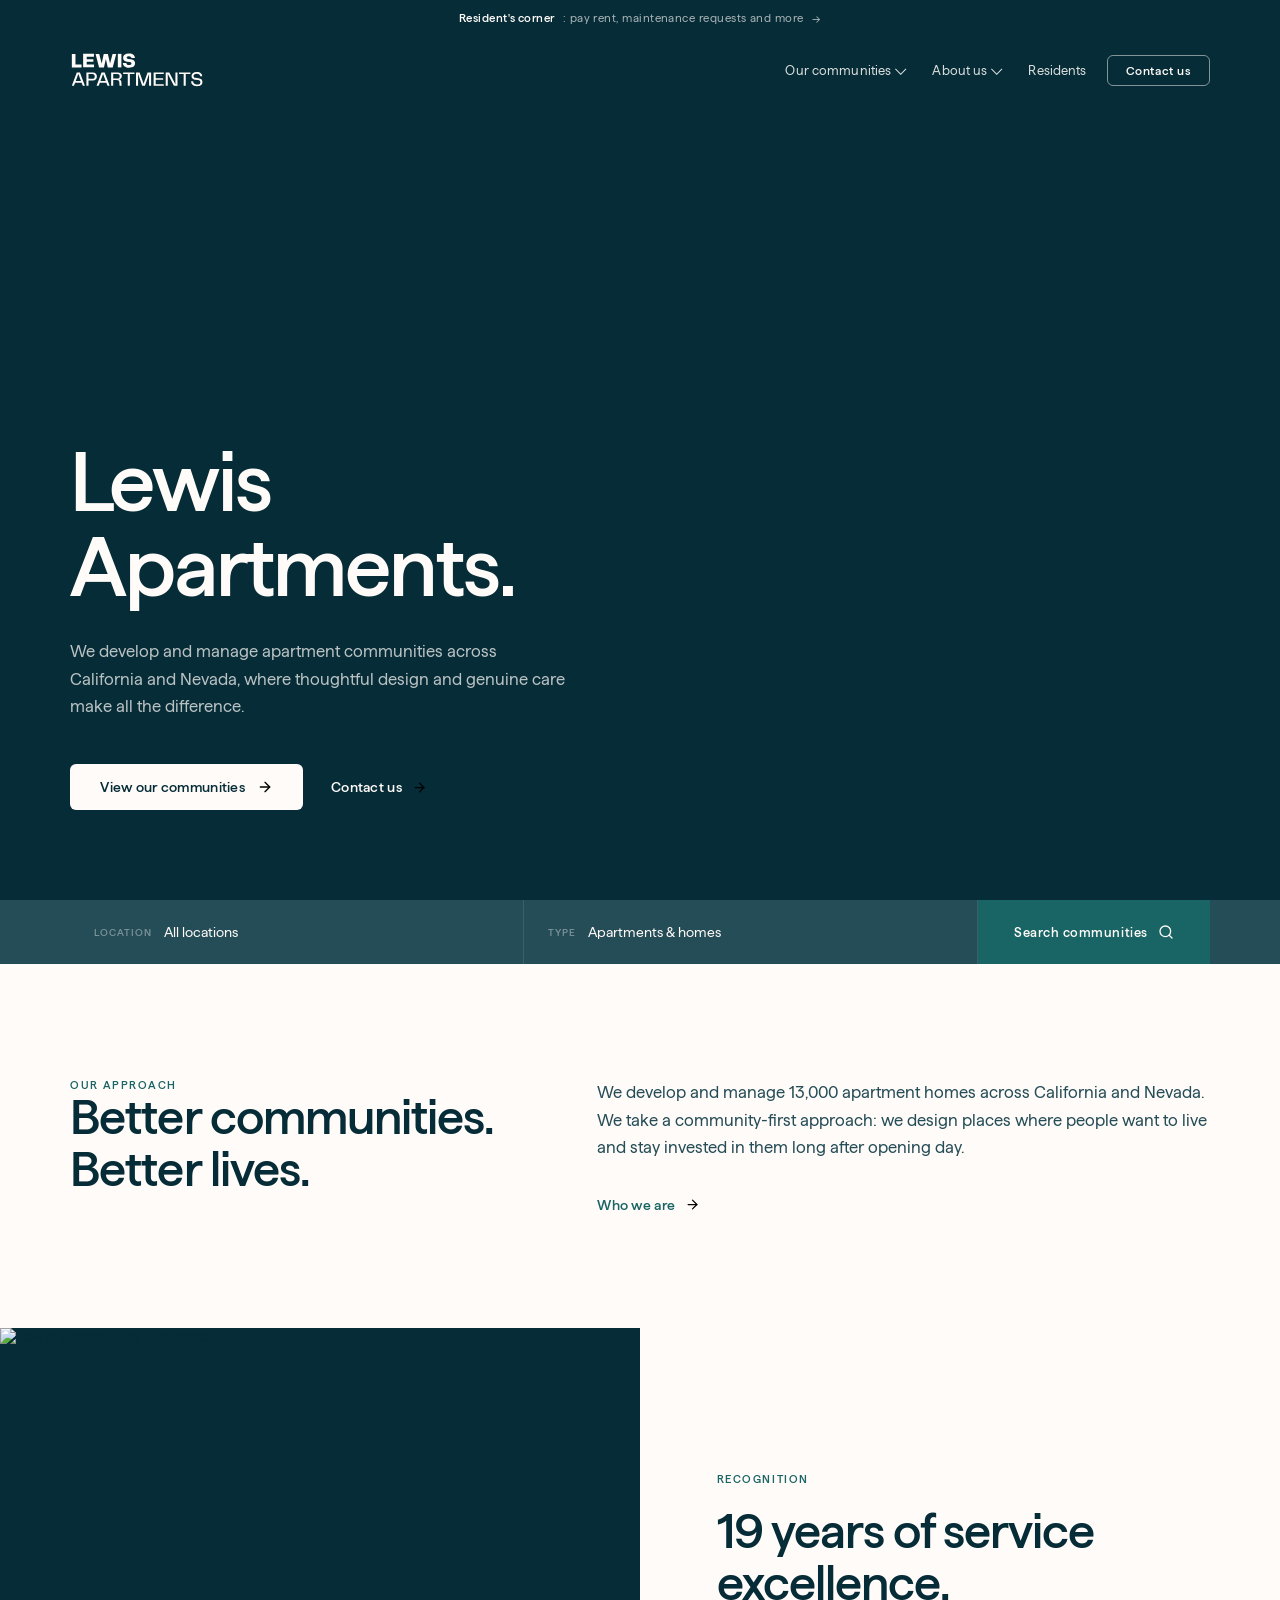
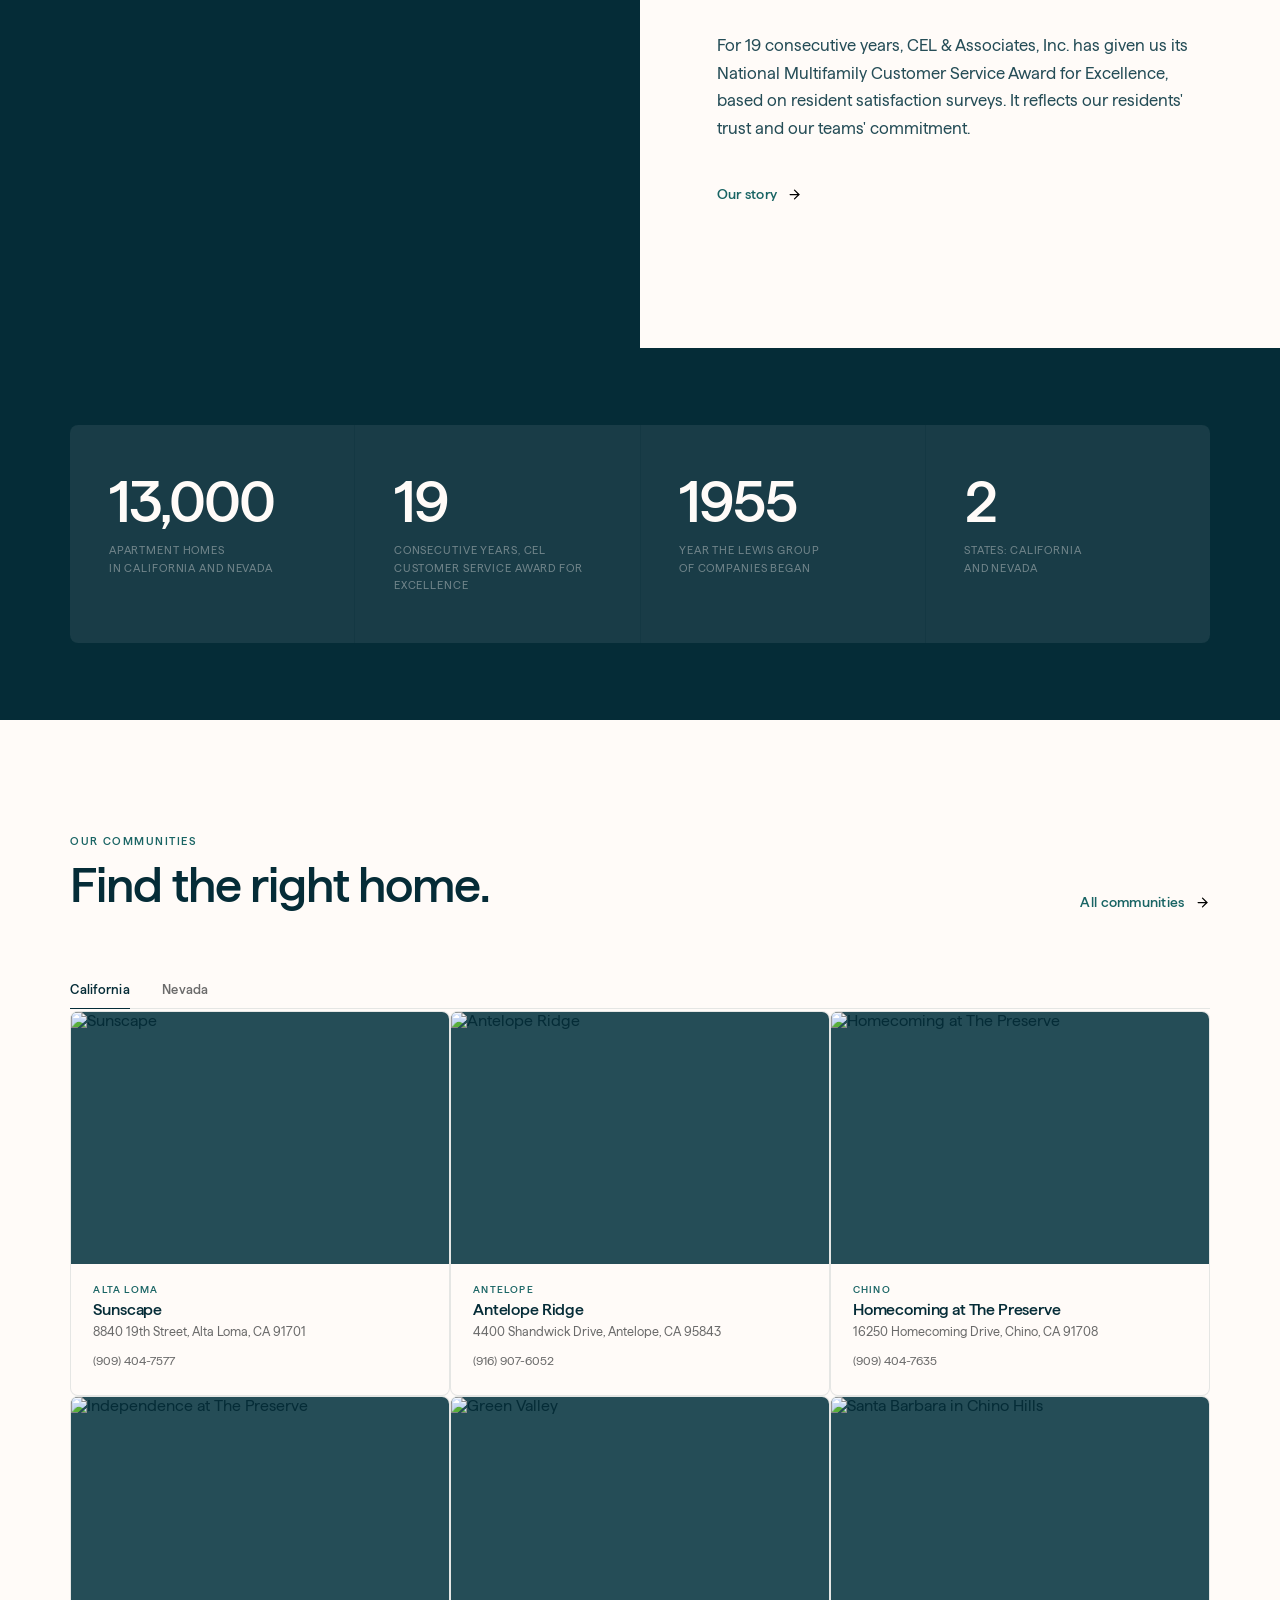
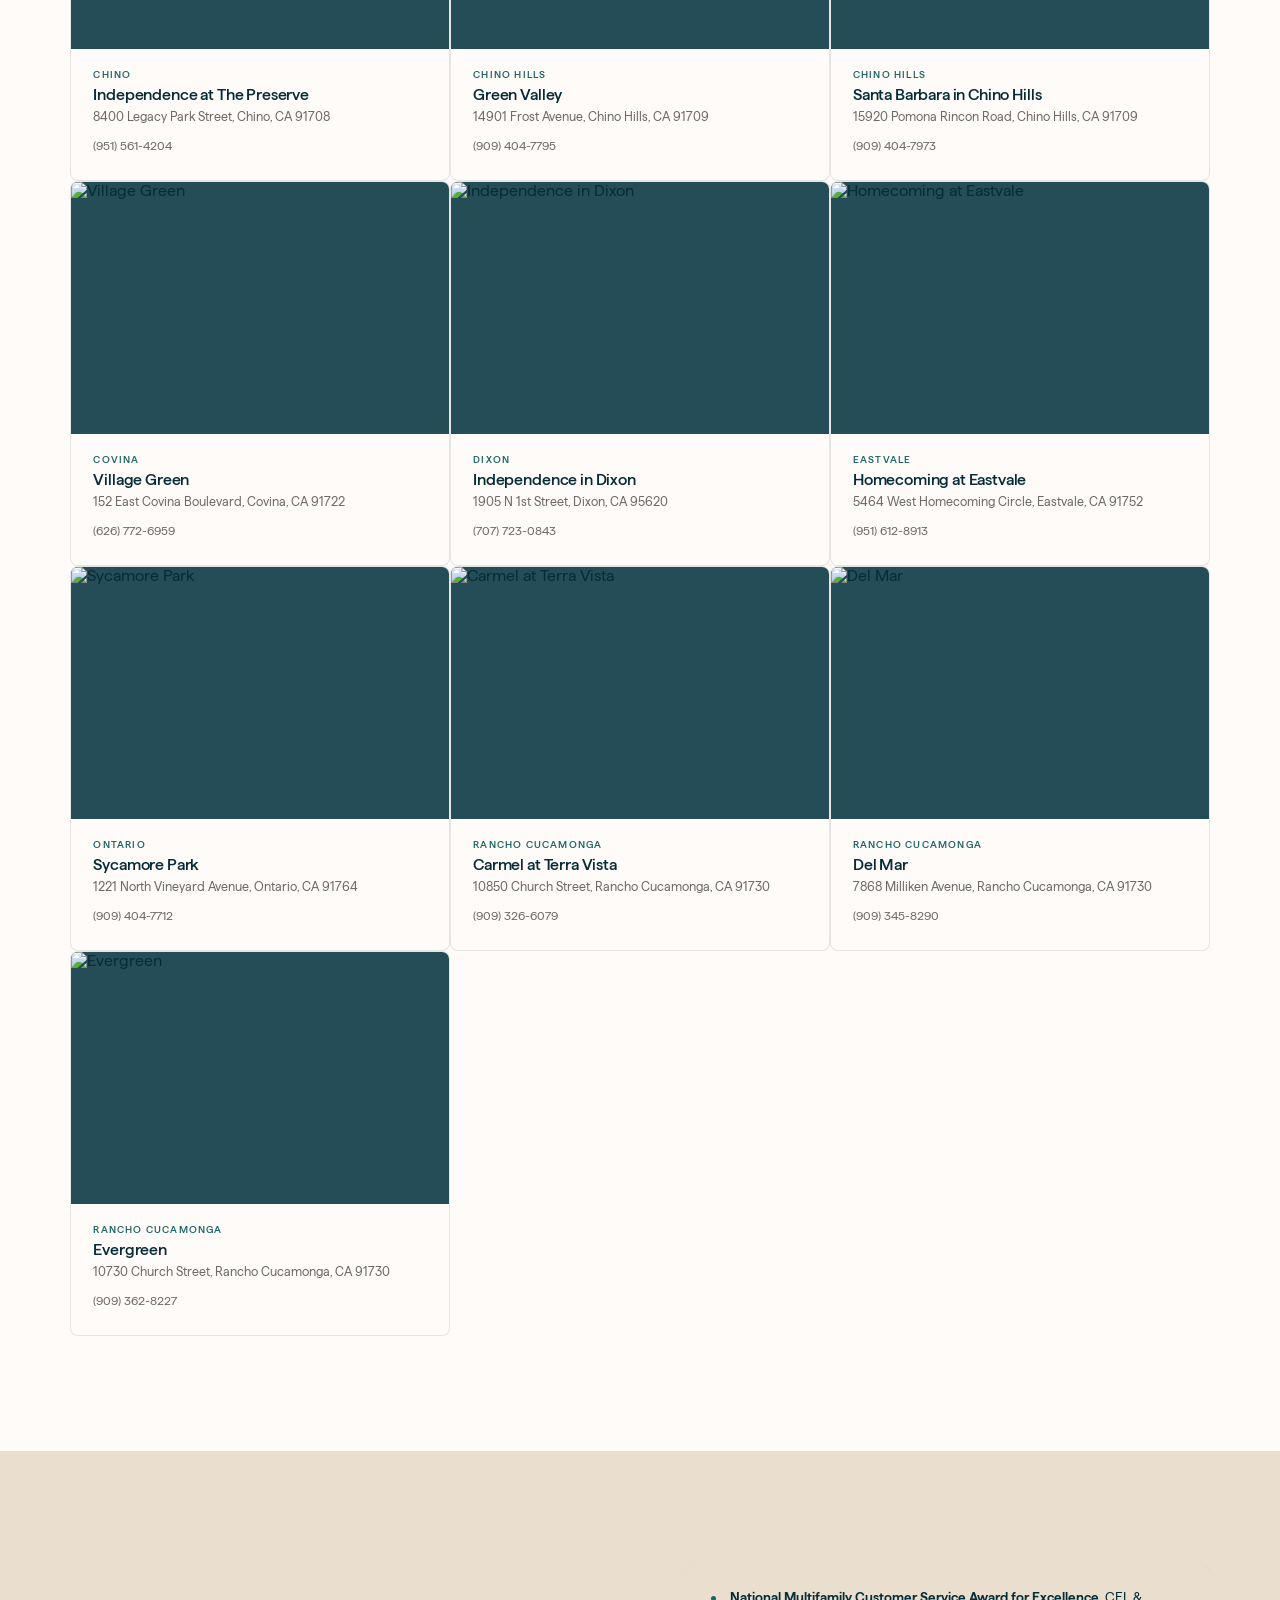
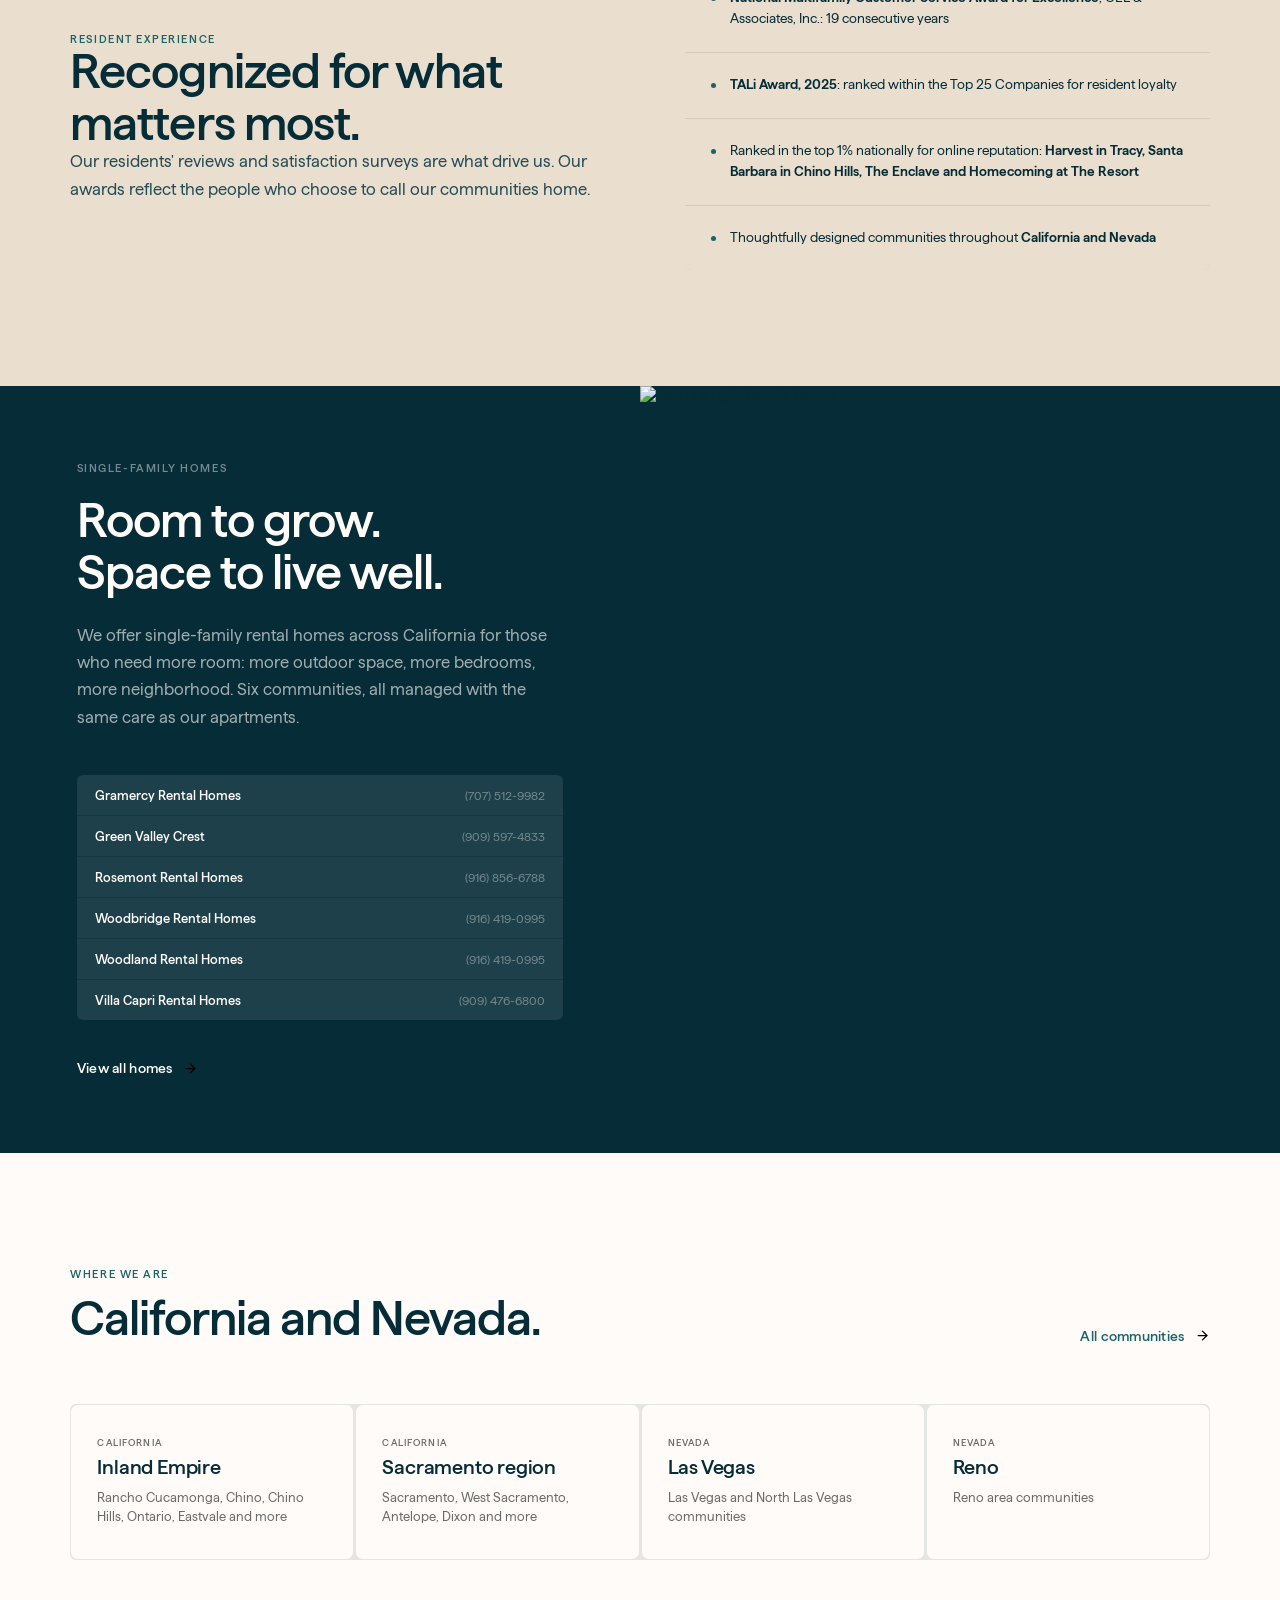
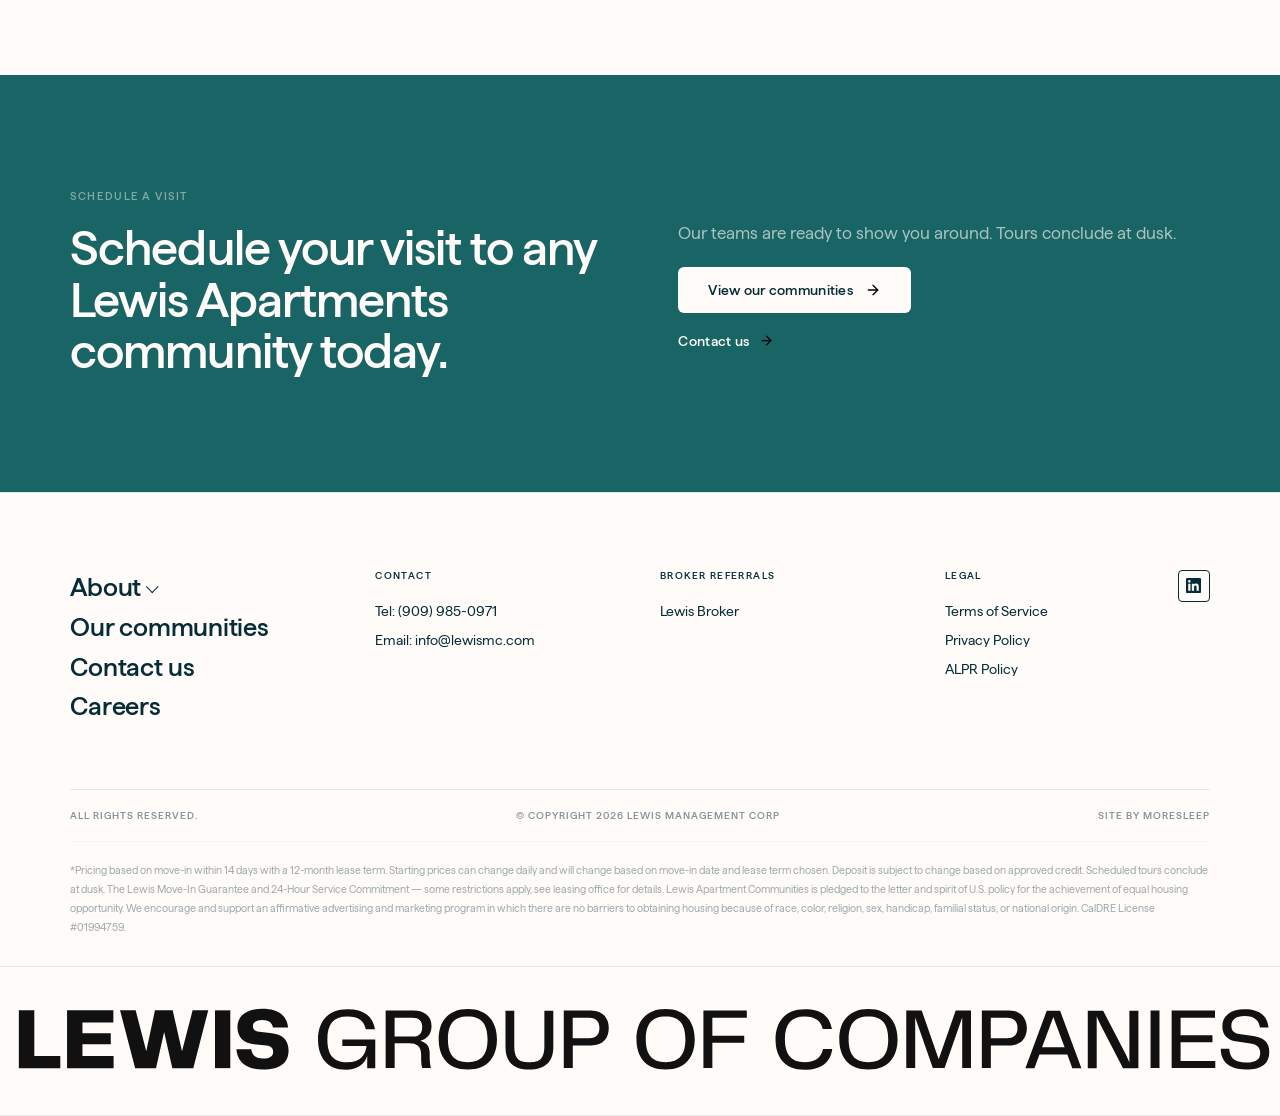
==== commit 4dfe894c: "Align copy with the Lewis brand system Changes from apartments-redesign-changes.md that do not wait " ====
--- a/index.html
+++ b/index.html
@@ -3,8 +3,8 @@
 <head>
 <meta charset="UTF-8">
 <meta name="viewport" content="width=device-width, initial-scale=1.0">
-<title>Lewis Apartments — Better communities. Better lives.</title>
-<meta name="description" content="With more than 13,000 apartment homes across California and Nevada, Lewis remains a leader in the development and management of thoughtfully crafted residential communities.">
+<title>Lewis Apartments | Better communities. Better lives.</title>
+<meta name="description" content="Lewis Apartments develops and manages 13,000 apartment homes across California and Nevada. Find a community and schedule a visit.">
 <link rel="stylesheet" href="includes/shared.css">
 </head>
 <body>
@@ -26,8 +26,8 @@
     </video>
   </div>
   <div class="hero-content wrap">
-    <h1 class="t-h1">Lewis Apartment<br>Communities.</h1>
-    <p class="t-body">We develop and manage apartment communities across California and Nevada — where thoughtful design and genuine care make all the difference.</p>
+    <h1 class="t-h1">Lewis<br>Apartments.</h1>
+    <p class="t-body">We develop and manage apartment communities across California and Nevada, where thoughtful design and genuine care make all the difference.</p>
     <div class="hero-actions">
       <a href="#communities" class="btn btn-cream">View our communities</a>
       <a href="/contact-us" class="cta-link cta-link-cream">Contact us</a>
@@ -77,11 +77,11 @@
   <div class="wrap">
     <div class="mission-inner">
       <div>
-        <p class="t-eyebrow">Our mission</p>
+        <p class="t-eyebrow">Our approach</p>
         <h2 class="t-h2" id="mission-h">Better communities.<br>Better lives.</h2>
       </div>
       <div>
-        <p class="t-body">With more than 13,000 apartment homes in our portfolio, we remain a leader in the development and management of high-quality residential communities. We take a community-first approach — designing spaces where people genuinely want to live, and staying invested in them long after opening day.</p>
+        <p class="t-body">We develop and manage 13,000 apartment homes across California and Nevada. We take a community-first approach: we design places where people want to live and stay invested in them long after opening day.</p>
         <br><br>
         <a href="/about-us" class="cta-link cta-link-teal">Who we are</a>
       </div>
@@ -101,7 +101,7 @@
   <div class="split-content bg-cream">
     <p class="t-eyebrow">Recognition</p>
     <h2 class="t-h2" id="recog-h">19 years of service excellence.</h2>
-    <p class="t-body">We are proud to have earned the National Multifamily Housing Council's Excellence in Customer Service Award for 19 consecutive years — a reflection of our residents' trust and our teams' commitment.</p>
+    <p class="t-body">For 19 consecutive years, CEL &amp; Associates, Inc. has given us its National Multifamily Customer Service Award for Excellence, based on resident satisfaction surveys. It reflects our residents' trust and our teams' commitment.</p>
     <a href="/about-us" class="cta-link cta-link-teal">Our story</a>
   </div>
 </section>
@@ -111,20 +111,20 @@
   <div class="wrap">
     <div class="stats-grid">
       <div class="stat">
-        <div class="stat-n">13k+</div>
-        <div class="stat-l">Apartment homes<br>under management</div>
+        <div class="stat-n">13,000</div>
+        <div class="stat-l">Apartment homes<br>in California and Nevada</div>
       </div>
       <div class="stat">
         <div class="stat-n">19</div>
-        <div class="stat-l">Consecutive years,<br>Customer Service Award</div>
+        <div class="stat-l">Consecutive years, CEL<br>Customer Service Award for Excellence</div>
       </div>
       <div class="stat">
-        <div class="stat-n">40+</div>
-        <div class="stat-l">Years developing<br>California communities</div>
+        <div class="stat-n">1955</div>
+        <div class="stat-l">Year the Lewis Group<br>of Companies began</div>
       </div>
       <div class="stat">
         <div class="stat-n">2</div>
-        <div class="stat-l">States — California<br>and Nevada</div>
+        <div class="stat-l">States: California<br>and Nevada</div>
       </div>
     </div>
   </div>
@@ -222,13 +222,13 @@
     <div class="awards-grid">
       <div>
         <p class="t-eyebrow">Resident experience</p>
-        <h2 class="t-h2" id="awards-h">Recognised for what matters most.</h2>
-        <p class="t-body">Our residents' reviews and satisfaction surveys are what drive us. Every award we've received is a reflection of the people who choose to call our communities home.</p>
+        <h2 class="t-h2" id="awards-h">Recognized for what matters most.</h2>
+        <p class="t-body">Our residents' reviews and satisfaction surveys are what drive us. Our awards reflect the people who choose to call our communities home.</p>
       </div>
       <div class="awards-right">
-        <div class="award-row"><span class="award-dot"></span><span class="award-text"><strong>National Multifamily Excellence in Customer Service Award</strong> — 19 consecutive years</span></div>
-        <div class="award-row"><span class="award-dot"></span><span class="award-text"><strong>TALi Award Winner 2025</strong> — Outstanding Resident Loyalty &amp; Satisfaction</span></div>
-        <div class="award-row"><span class="award-dot"></span><span class="award-text">Top 1% nationally for online reputation — <strong>Harvest in Tracy, Santa Barbara Chino Hills, The Enclave, Homecoming at The Resort</strong></span></div>
+        <div class="award-row"><span class="award-dot"></span><span class="award-text"><strong>National Multifamily Customer Service Award for Excellence</strong>, CEL &amp; Associates, Inc.: 19 consecutive years</span></div>
+        <div class="award-row"><span class="award-dot"></span><span class="award-text"><strong>TALi Award, 2025</strong>: ranked within the Top 25 Companies for resident loyalty</span></div>
+        <div class="award-row"><span class="award-dot"></span><span class="award-text">Ranked in the top 1% nationally for online reputation: <strong>Harvest in Tracy, Santa Barbara in Chino Hills, The Enclave and Homecoming at The Resort</strong></span></div>
         <div class="award-row"><span class="award-dot"></span><span class="award-text">Thoughtfully designed communities throughout <strong>California and Nevada</strong></span></div>
       </div>
     </div>
@@ -238,9 +238,9 @@
 <!-- SPLIT — Single family, image right ─────────────────── -->
 <section class="split img-right" id="single-family" aria-labelledby="sfh-h">
   <div class="split-content bg-blue">
-    <p class="t-eyebrow t-eyebrow-cream">Single family homes</p>
+    <p class="t-eyebrow t-eyebrow-cream">Single-family homes</p>
     <h2 class="t-h2" id="sfh-h">Room to grow.<br>Space to live well.</h2>
-    <p class="t-body">We offer single family rental homes across California for those who need more room — more outdoor space, more bedrooms, more neighbourhood. Six communities, all managed with the same care as our apartments.</p>
+    <p class="t-body">We offer single-family rental homes across California for those who need more room: more outdoor space, more bedrooms, more neighborhood. Six communities, all managed with the same care as our apartments.</p>
     <div style="display:flex;flex-direction:column;gap:1px;background:rgba(255,251,248,.06);border-radius:6px;overflow:hidden;margin-bottom:40px;">
       <div style="background:rgba(255,251,248,.04);padding:13px 18px;display:flex;justify-content:space-between;align-items:center;"><span style="font-size:13px;font-weight:500;color:var(--cream);">Gramercy Rental Homes</span><span style="font-size:12px;color:rgba(255,251,248,.38);">(707) 512-9982</span></div>
       <div style="background:rgba(255,251,248,.04);padding:13px 18px;display:flex;justify-content:space-between;align-items:center;"><span style="font-size:13px;font-weight:500;color:var(--cream);">Green Valley Crest</span><span style="font-size:12px;color:rgba(255,251,248,.38);">(909) 597-4833</span></div>
--- a/includes/shared.css
+++ b/includes/shared.css
@@ -717,10 +717,13 @@
 .loc {
   display: block;
   background: var(--cream);
+  border: 1px solid var(--border);
+  border-radius: 8px;
   padding: 32px 26px;
   position: relative;
-  transition: background .18s;
-}
+  transition: background .18s, box-shadow .18s;
+}
+.loc:hover { background: var(--teal-light); box-shadow: 0 4px 20px rgba(5,44,55,.08); }
 .loc-region {
   font-size: 9.5px;
   font-weight: 500;
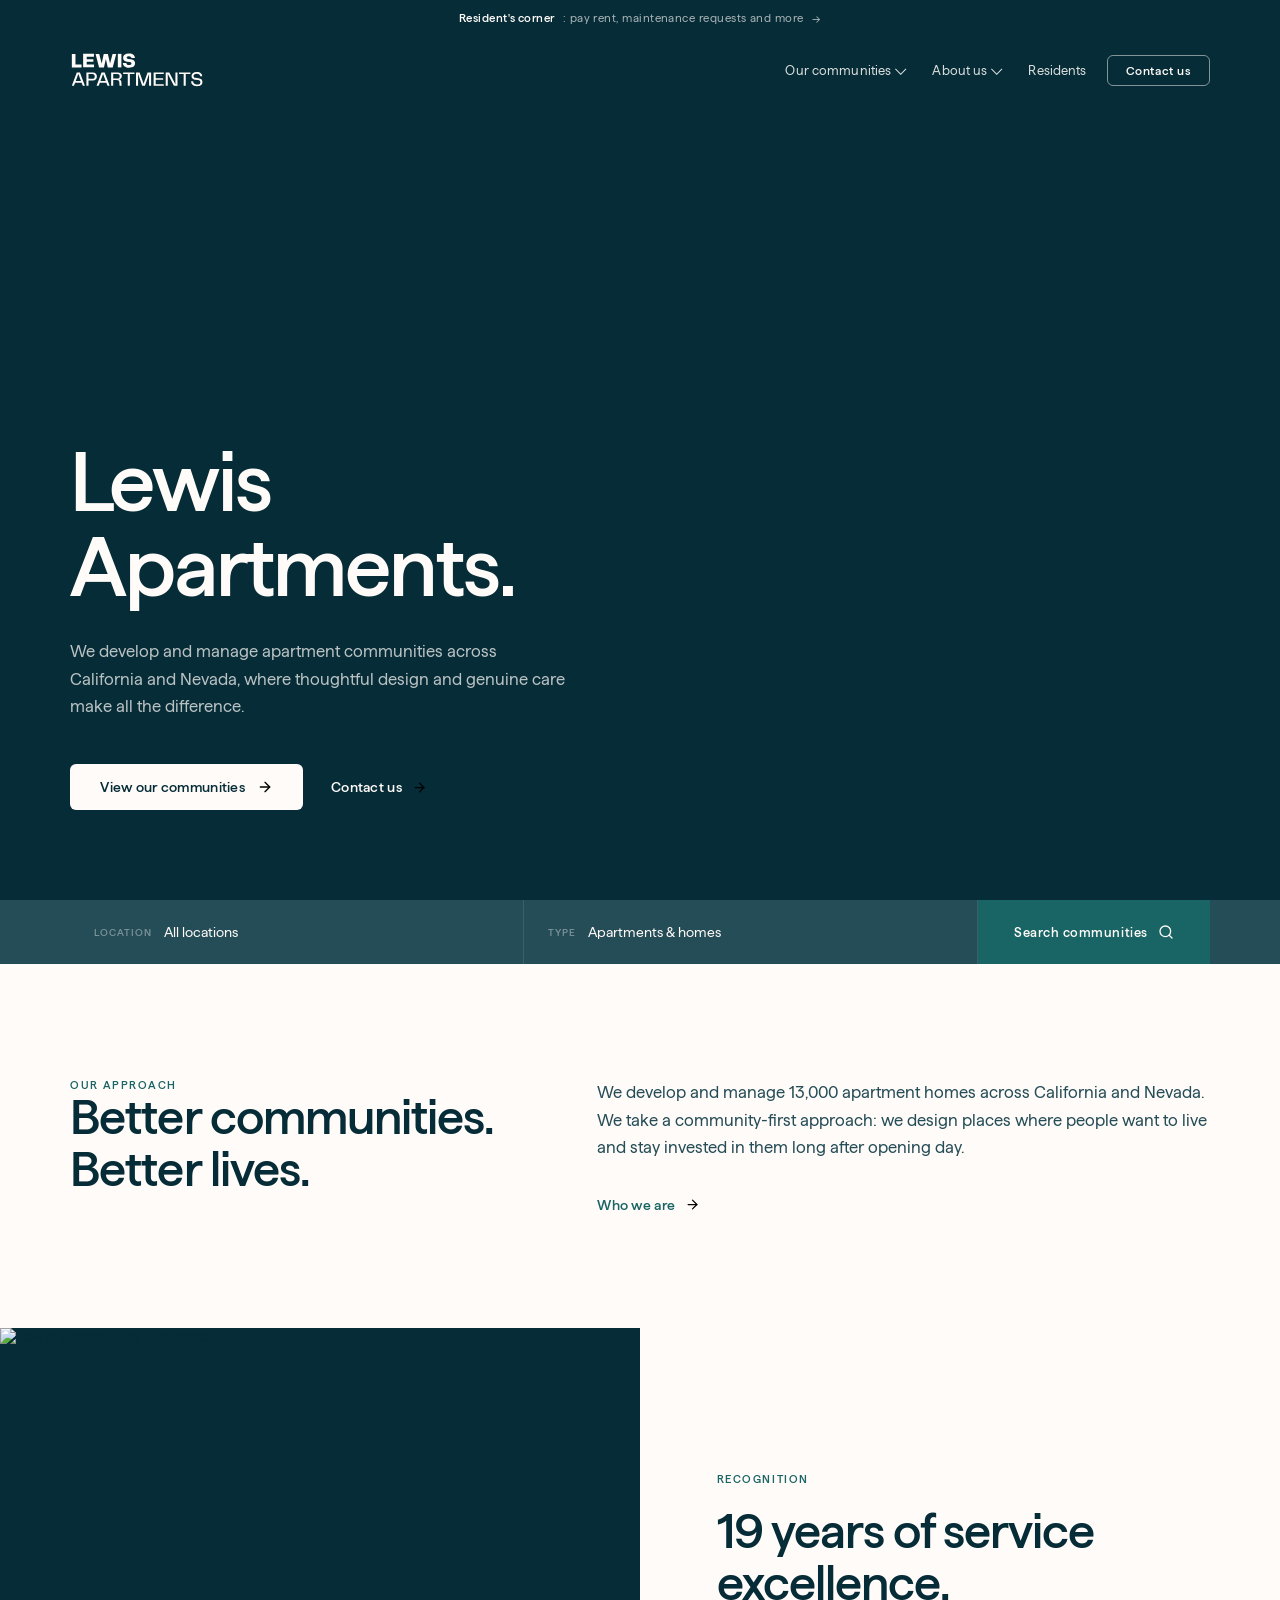
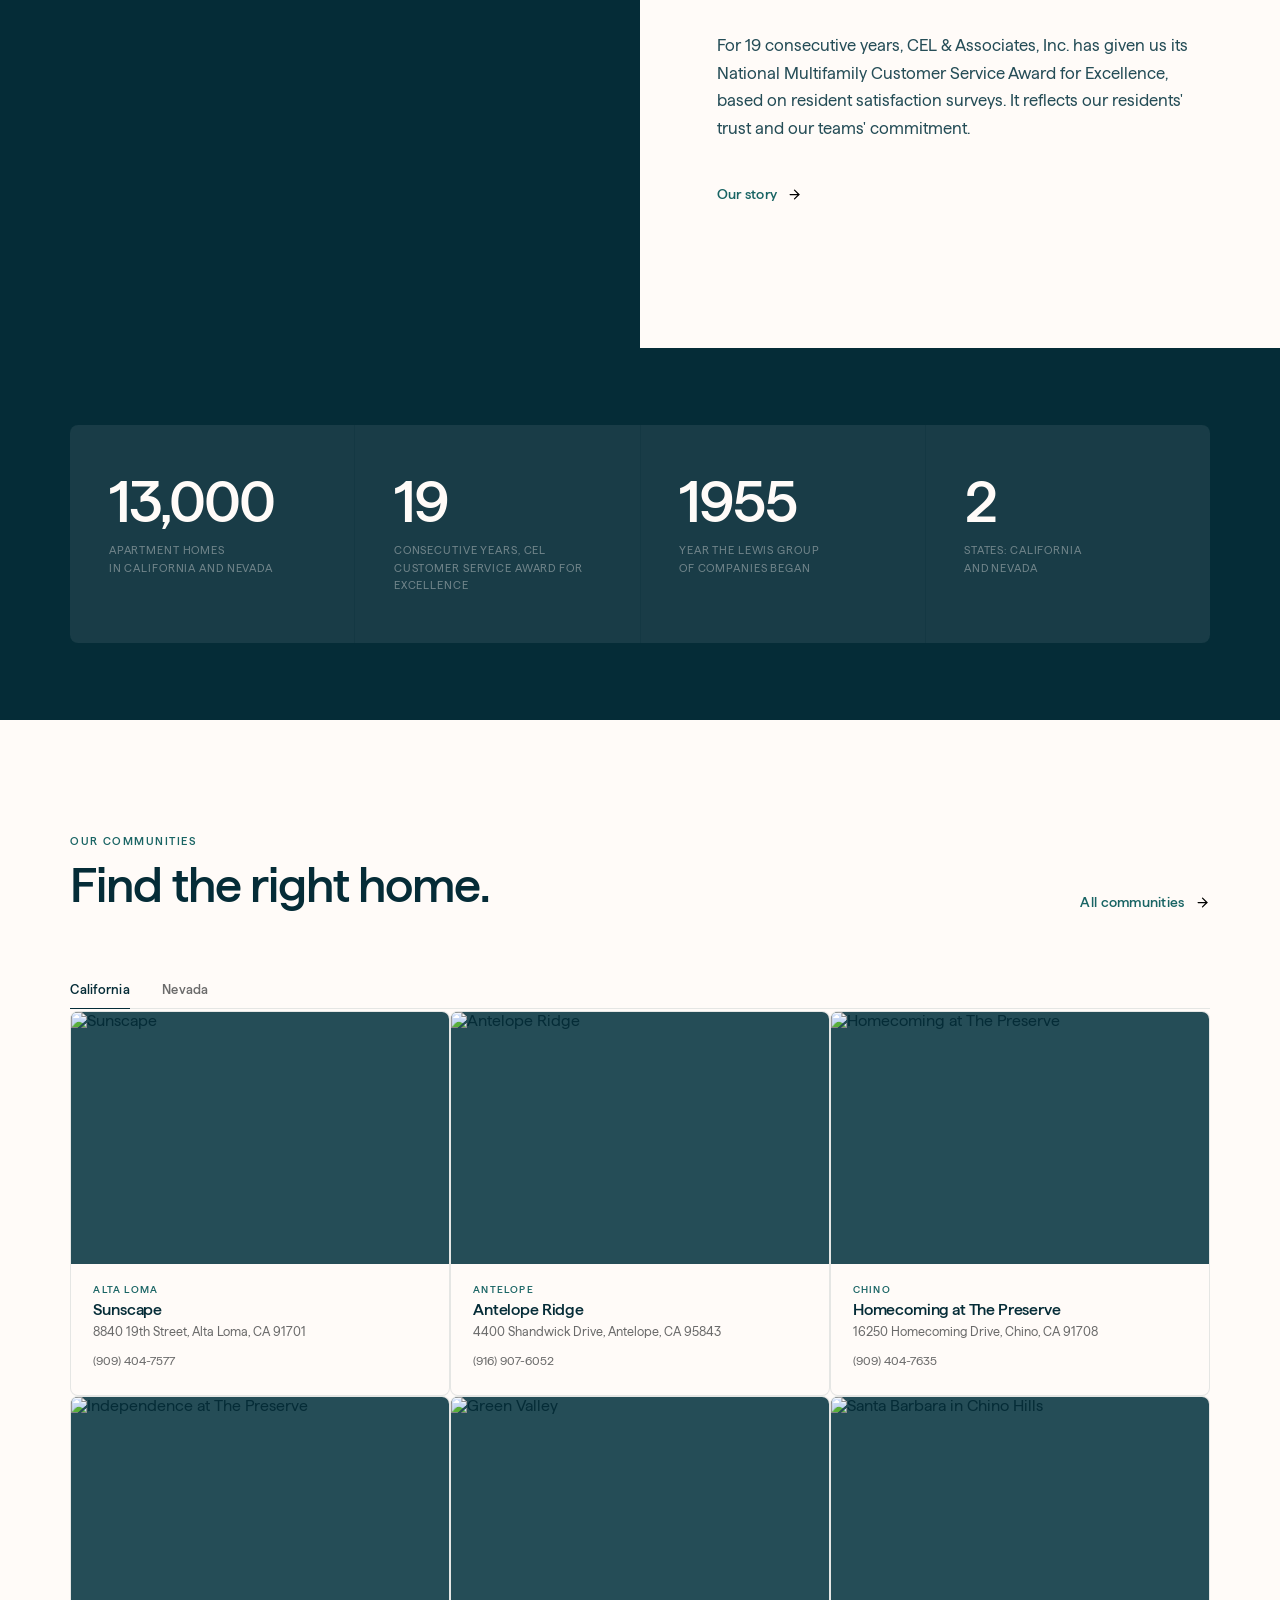
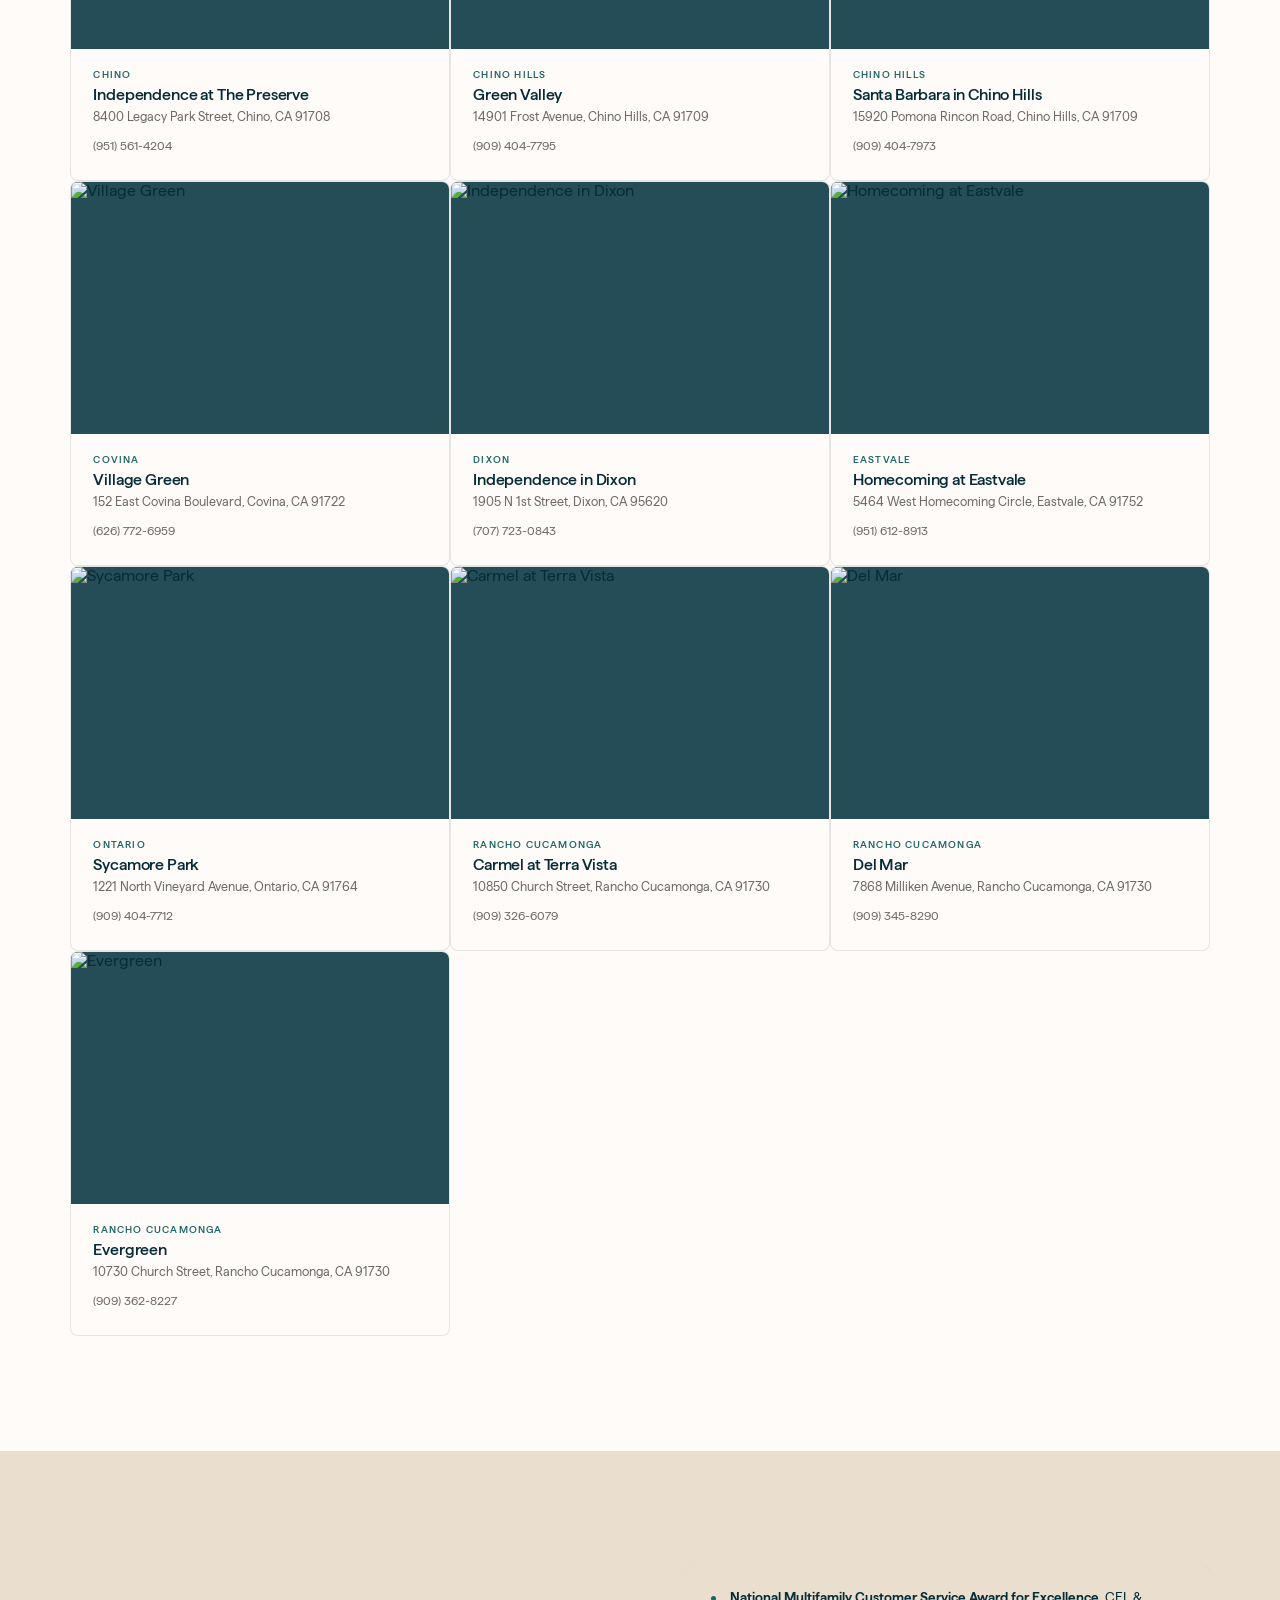
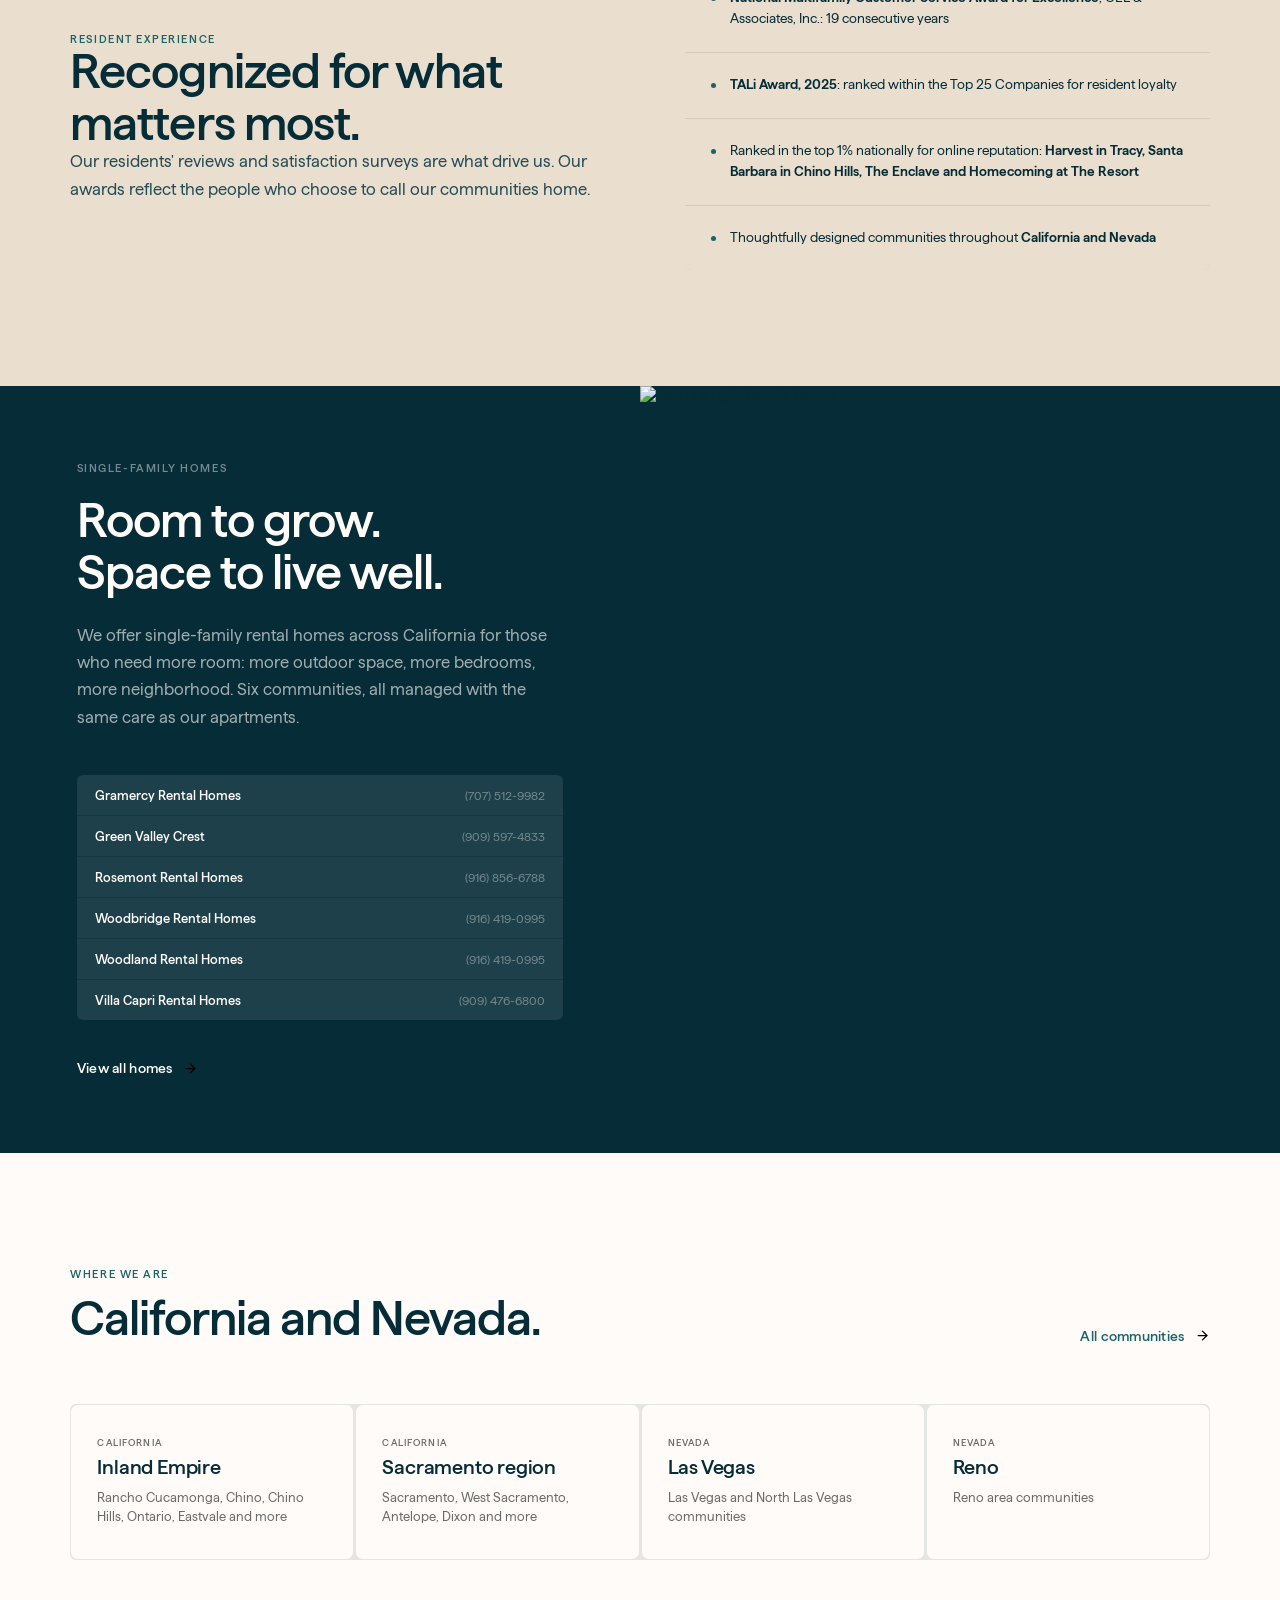
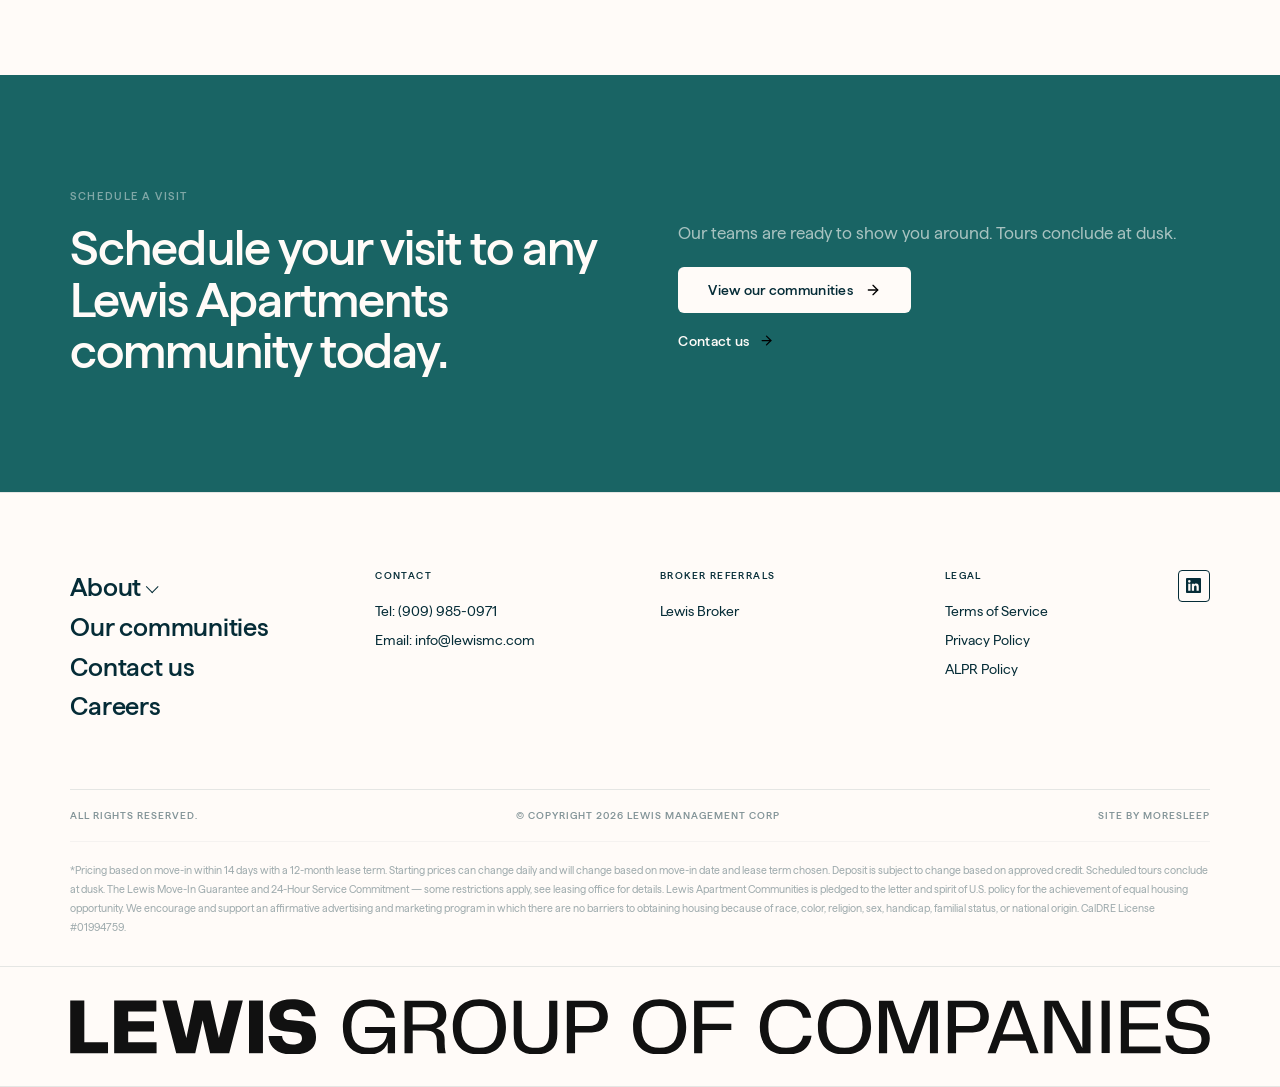
==== commit e7ff20e0: "Fix internal links, put the footer in the HTML, update the README 28 links pointed to /contact-us/ a" ====
--- a/index.html
+++ b/index.html
@@ -30,7 +30,7 @@
     <p class="t-body">We develop and manage apartment communities across California and Nevada, where thoughtful design and genuine care make all the difference.</p>
     <div class="hero-actions">
       <a href="#communities" class="btn btn-cream">View our communities</a>
-      <a href="/contact-us" class="cta-link cta-link-cream">Contact us</a>
+      <a href="contact-us/" class="cta-link cta-link-cream">Contact us</a>
     </div>
   </div>
 </section>
@@ -83,7 +83,7 @@
       <div>
         <p class="t-body">We develop and manage 13,000 apartment homes across California and Nevada. We take a community-first approach: we design places where people want to live and stay invested in them long after opening day.</p>
         <br><br>
-        <a href="/about-us" class="cta-link cta-link-teal">Who we are</a>
+        <a href="about-us/" class="cta-link cta-link-teal">Who we are</a>
       </div>
     </div>
   </div>
@@ -102,7 +102,7 @@
     <p class="t-eyebrow">Recognition</p>
     <h2 class="t-h2" id="recog-h">19 years of service excellence.</h2>
     <p class="t-body">For 19 consecutive years, CEL &amp; Associates, Inc. has given us its National Multifamily Customer Service Award for Excellence, based on resident satisfaction surveys. It reflects our residents' trust and our teams' commitment.</p>
-    <a href="/about-us" class="cta-link cta-link-teal">Our story</a>
+    <a href="about-us/" class="cta-link cta-link-teal">Our story</a>
   </div>
 </section>
 
@@ -138,7 +138,7 @@
         <p class="t-eyebrow">Our communities</p>
         <h2 class="t-h2" id="comm-h">Find the right home.</h2>
       </div>
-      <a href="/our-communities" class="cta-link cta-link-teal">All communities</a>
+      <a href="our-communities/" class="cta-link cta-link-teal">All communities</a>
     </div>
 
     <div class="tabs" role="tablist">
@@ -249,7 +249,7 @@
       <div style="background:rgba(255,251,248,.04);padding:13px 18px;display:flex;justify-content:space-between;align-items:center;"><span style="font-size:13px;font-weight:500;color:var(--cream);">Woodland Rental Homes</span><span style="font-size:12px;color:rgba(255,251,248,.38);">(916) 419-0995</span></div>
       <div style="background:rgba(255,251,248,.04);padding:13px 18px;display:flex;justify-content:space-between;align-items:center;"><span style="font-size:13px;font-weight:500;color:var(--cream);">Villa Capri Rental Homes</span><span style="font-size:12px;color:rgba(255,251,248,.38);">(909) 476-6800</span></div>
     </div>
-    <a href="/single-family-homes" class="cta-link cta-link-cream">View all homes</a>
+    <a href="single-family-homes/" class="cta-link cta-link-cream">View all homes</a>
   </div>
   <div class="split-img">
     <img
@@ -268,28 +268,28 @@
         <p class="t-eyebrow">Where we are</p>
         <h2 class="t-h2" id="loc-h">California and Nevada.</h2>
       </div>
-      <a href="/our-communities" class="cta-link cta-link-teal">All communities</a>
+      <a href="our-communities/" class="cta-link cta-link-teal">All communities</a>
     </div>
     <div class="loc-grid">
-      <a href="/our-communities" class="loc">
+      <a href="our-communities/" class="loc">
         <div class="loc-region">California</div>
         <div class="loc-name">Inland Empire</div>
         <div class="loc-detail">Rancho Cucamonga, Chino, Chino Hills, Ontario, Eastvale and more</div>
         <div class="loc-arrow">→</div>
       </a>
-      <a href="/our-communities" class="loc">
+      <a href="our-communities/" class="loc">
         <div class="loc-region">California</div>
         <div class="loc-name">Sacramento region</div>
         <div class="loc-detail">Sacramento, West Sacramento, Antelope, Dixon and more</div>
         <div class="loc-arrow">→</div>
       </a>
-      <a href="/our-communities" class="loc">
+      <a href="our-communities/" class="loc">
         <div class="loc-region">Nevada</div>
         <div class="loc-name">Las Vegas</div>
         <div class="loc-detail">Las Vegas and North Las Vegas communities</div>
         <div class="loc-arrow">→</div>
       </a>
-      <a href="/our-communities" class="loc">
+      <a href="our-communities/" class="loc">
         <div class="loc-region">Nevada</div>
         <div class="loc-name">Reno</div>
         <div class="loc-detail">Reno area communities</div>
@@ -309,14 +309,143 @@
       </div>
       <div class="cta-right">
         <p class="cta-body">Our teams are ready to show you around. Tours conclude at dusk.</p>
-        <a href="/our-communities" class="btn btn-cream">View our communities</a>
-        <a href="/contact-us" class="cta-link cta-link-cream">Contact us</a>
-      </div>
-    </div>
-  </div>
-</section>
-
-<div id="footer-include"></div>
+        <a href="our-communities/" class="btn btn-cream">View our communities</a>
+        <a href="contact-us/" class="cta-link cta-link-cream">Contact us</a>
+      </div>
+    </div>
+  </div>
+</section>
+
+<div id="footer-include" data-static="1">
+<!-- FOOTER — lewisgroupofcompanies.com layout ───────────── -->
+<footer aria-label="Site footer">
+  <div class="wrap">
+
+    <!-- Main grid: nav left + 3 info columns right -->
+    <div class="f-main">
+
+      <!-- Left: stacked nav links, large -->
+      <nav class="f-nav-col" aria-label="Footer navigation">
+        <ul role="list">
+          <li><a href="/lewis-apartments-website/about-us/">About <span class="f-chev"></span></a></li>
+          <li><a href="/lewis-apartments-website/our-communities/">Our communities</a></li>
+          <li><a href="/lewis-apartments-website/contact-us/">Contact us</a></li>
+          <li><a href="https://lewiscareers.com" target="_blank" rel="noopener">Careers</a></li>
+        </ul>
+      </nav>
+
+      <!-- Col 2: Contact -->
+      <div class="f-info-col">
+        <div class="f-info-head">Contact</div>
+        <div class="f-info-body">
+          <p>Tel: <a href="tel:9099850971">(909) 985-0971</a></p>
+          <p>Email: <a href="mailto:info@lewismc.com">info@lewismc.com</a></p>
+        </div>
+      </div>
+
+      <!-- Col 3: Broker Referrals -->
+      <div class="f-info-col">
+        <div class="f-info-head">Broker Referrals</div>
+        <div class="f-info-body">
+          <a href="http://lewisbroker.com" target="_blank" rel="noopener">Lewis Broker</a>
+        </div>
+      </div>
+
+      <!-- Col 4: Legal + LinkedIn -->
+      <div class="f-info-col" style="position:relative;">
+        <div class="f-info-head">Legal</div>
+        <div class="f-info-body">
+          <a href="https://lewisgroupofcompanies.com/terms-of-service/" target="_blank" rel="noopener">Terms of Service</a>
+          <a href="https://lewisgroupofcompanies.com/lewis-privacy-policy/" target="_blank" rel="noopener">Privacy Policy</a>
+          <a href="https://lewisgroupofcompanies.com/alpr-policy/" target="_blank" rel="noopener">ALPR Policy</a>
+        </div>
+        <!-- LinkedIn top-right -->
+        <a href="https://www.linkedin.com/company/the-lewis-group-of-companies"
+           target="_blank" rel="noopener"
+           class="f-linkedin"
+           aria-label="LinkedIn"
+           style="position:absolute;top:0;right:0;">
+          <svg viewBox="0 0 24 24" aria-hidden="true">
+            <path d="M20.447 20.452h-3.554v-5.569c0-1.328-.027-3.037-1.852-3.037-1.853 0-2.136 1.445-2.136 2.939v5.667H9.351V9h3.414v1.561h.046c.477-.9 1.637-1.85 3.37-1.85 3.601 0 4.267 2.37 4.267 5.455v6.286zM5.337 7.433a2.062 2.062 0 0 1-2.063-2.065 2.064 2.064 0 1 1 2.063 2.065zm1.782 13.019H3.555V9h3.564v11.452zM22.225 0H1.771C.792 0 0 .774 0 1.729v20.542C0 23.227.792 24 1.771 24h20.451C23.2 24 24 23.227 24 22.271V1.729C24 .774 23.2 0 22.222 0h.003z"/>
+          </svg>
+        </a>
+      </div>
+
+    </div>
+
+
+
+
+    <div class="f-bottom-bar">
+      <span>All rights reserved.</span>
+      <span>© Copyright 2026 Lewis Management Corp</span>
+      <a href="https://www.moresleep.net" target="_blank" rel="noopener">Site by MoreSleep</a>
+    </div>
+
+    <!-- Apartments legal disclaimer -->
+    <div class="f-disclaimer">
+      *Pricing based on move-in within 14 days with a 12-month lease term. Starting prices can change daily and will change based on move-in date and lease term chosen. Deposit is subject to change based on approved credit. Scheduled tours conclude at dusk. The Lewis Move-In Guarantee and 24-Hour Service Commitment — some restrictions apply, see leasing office for details. Lewis Apartment Communities is pledged to the letter and spirit of U.S. policy for the achievement of equal housing opportunity. We encourage and support an affirmative advertising and marketing program in which there are no barriers to obtaining housing because of race, color, religion, sex, handicap, familial status, or national origin. CalDRE License #01994759.
+    </div>
+
+  </div><!-- /.wrap -->
+
+  <!-- Wordmark — full viewport width, outside wrap -->
+  <div class="f-wordmark">
+    <a href="https://lewisgroupofcompanies.com" target="_blank" rel="noopener"
+       aria-label="Lewis Group of Companies">
+<svg xmlns="http://www.w3.org/2000/svg" viewBox="183 502 1553 75" role="img" aria-label="Lewis Group of Companies">
+<title>Lewis Group of Companies</title>
+<path fill="#000000" d="M693.8,564.1c0,5.8,1,9.7,1.5,11.7h-10.8c-0.6-1.8-1.4-5.5-1.4-11.3V559c0-10.3-5.7-14.1-14.9-14.1h-18v30.9
+			H639v-71.4h34.1c14.9,0,22.9,7.5,22.9,19.3c0,9.8-6,16.1-14,18.1c7.2,2.4,11.7,5.5,11.7,15.5V564.1z M684.4,524.5
+			c0-7-3.8-11.2-12.4-11.2h-21.9v23.4h22.3C681.5,536.8,684.4,532.2,684.4,524.5z"/>
+<path fill="#000000" d="M704.9,540.1c0-20.7,10.6-37.6,36.2-37.6c25.5,0,36.2,17,36.2,37.6c0,20.9-10.6,37.6-36.2,37.6
+			C715.5,577.7,704.9,561.1,704.9,540.1z M741,568.5c17.5,0,24.6-9.7,24.6-28.4s-7.1-28.4-24.6-28.4c-17.5,0-24.6,9.7-24.6,28.4
+			S723.5,568.5,741,568.5z"/>
+<path fill="#000000" d="M787.7,504.5h11.1v43.8c0,16.7,6.7,20.2,18.7,20.2c12,0,18.7-3.4,18.7-20.2v-43.8h11.1v45.4
+			c0,17.7-9.8,27.7-29.7,27.7c-20,0-29.7-9.9-29.7-27.7V504.5z"/>
+<path fill="#000000" d="M916.2,526c0,11.6-6.3,21.7-22.2,21.7h-22.5v28.1h-11.2v-71.4H894C909.8,504.5,916.2,514.7,916.2,526z
+			 M904.6,526c0-7.3-3.2-12.7-13.3-12.7h-19.9v25.4h19.9C901.4,538.8,904.6,533.3,904.6,526z"/>
+<path fill="#000000" d="M950.6,540.1c0-20.7,10.6-37.6,36.2-37.6c25.5,0,36.2,17,36.2,37.6c0,20.9-10.6,37.6-36.2,37.6
+			C961.2,577.7,950.6,561.1,950.6,540.1z M986.8,568.5c17.5,0,24.6-9.7,24.6-28.4s-7.1-28.4-24.6-28.4c-17.5,0-24.6,9.7-24.6,28.4
+			S969.3,568.5,986.8,568.5z"/>
+<path fill="#000000" d="M1044.9,513.4v22.3h39.6v8.7h-39.6v31.4h-11.1v-71.4h53.9v8.9H1044.9z"/>
+<path fill="#000000" d="M1202.6,540.1c0-20.7,10.6-37.6,36.2-37.6c25.5,0,36.2,17,36.2,37.6c0,20.9-10.6,37.6-36.2,37.6
+			C1213.2,577.7,1202.6,561.1,1202.6,540.1z M1238.8,568.5c17.5,0,24.6-9.7,24.6-28.4s-7.1-28.4-24.6-28.4
+			c-17.5,0-24.6,9.7-24.6,28.4S1221.3,568.5,1238.8,568.5z"/>
+<path fill="#000000" d="M1366.4,575.8h-11.1V513l-21.9,62.8h-14.6l-21.9-62.8v62.8h-11.1v-71.4h19.2l21.1,60.6l21.1-60.6h19V575.8z"/>
+<path fill="#000000" d="M1435.6,526c0,11.6-6.3,21.7-22.2,21.7h-22.5v28.1h-11.2v-71.4h33.7C1429.3,504.5,1435.6,514.7,1435.6,526z
+			 M1424,526c0-7.3-3.2-12.7-13.3-12.7h-19.9v25.4h19.9C1420.8,538.8,1424,533.3,1424,526z"/>
+<path fill="#000000" d="M1485.9,558.9h-34.6l-6.3,17h-11.2l26.5-71.4h16.6l26.5,71.4h-11.3L1485.9,558.9z M1482.5,550l-14-37.7
+			l-14,37.7H1482.5z"/>
+<path fill="#000000" d="M1574.2,504.5v71.4h-19.1l-27.5-53.1c-2-4.1-3.9-7.8-5.2-11.3v64.4h-11.1v-71.4h19.1l27.6,53.3
+			c1.5,2.9,3.4,7.3,5,11.1v-64.4H1574.2z"/>
+<path fill="#000000" d="M1669.7,566.9v8.9h-54.2v-71.4h53.9v8.9h-42.8v21.6h39.6v8.7h-39.6v23.3H1669.7z"/>
+<path fill="#000000" d="M1687.1,551.9c0.3,10.8,6.5,17.1,20.6,17.1c14.4,0,17.8-4.9,17.8-12.2c0-6.7-4-10.3-12-11.5l-16.5-2.4
+			c-12.1-1.7-18.5-8.1-18.5-19.2c0-11.9,8.8-21.1,27.9-21.1c20.1,0,28.6,10.1,29.5,22.9h-10.7c-1.1-8.6-6.8-14.3-18.9-14.3
+			c-11.6,0-16.6,5-16.6,12.2c0,5.3,2.9,9.1,9.6,10.1l17.5,2.6c12.5,1.8,20,7.5,20,19.3c0,14.1-8.6,22.2-29,22.2
+			c-23.4,0-31.3-12.2-31.3-25.7H1687.1z"/>
+<path fill="#000000" d="M1589.3,575.7v-71.4h11.1v71.4H1589.3z"/>
+<path fill="#000000" d="M1182.4,551.8c-2,10.5-9.2,16.7-23.1,16.7c-17,0-24.3-9.9-24.3-28.4s7.6-28.4,24.6-28.4
+			c13.3,0,20.2,5.7,22.5,15.7h11.4c-2.6-15.5-12.5-24.8-33.7-24.8c-25.2,0-36.4,16.6-36.4,37.6c0,21.3,10.8,37.6,36.1,37.6
+			c21.9,0,32.1-9.9,34.4-25.8H1182.4z"/>
+<path fill="#000000" d="M585.1,548.3h30.2c-1.4,10.8-7.3,20.3-24,20.3c-17.8,0-24.7-10.1-24.7-28.4c0-18.6,7.3-28.4,24.6-28.4
+			c14.2,0,21.1,5.3,23.1,15.7h11.5c-2.6-16-13.2-24.8-34.2-24.8c-25.3,0-36.6,16.4-36.6,37.6c0,21.3,10.6,37.6,34.7,37.6
+			c13.8,0,23.1-6.7,26.4-17v15.1h10v-35.7h-40.9V548.3z"/>
+<path fill="#000000" d="M183.3,504.1h19.2v56.8h32.3v15h-51.5V504.1z"/>
+<path fill="#000000" d="M262.2,560.9H301v15h-57.8v-71.8h57.5v15h-38.4v13.3h35.2v13.9h-35.2V560.9z"/>
+<path fill="#000000" d="M399.2,504.1h19.4l-18.6,71.8h-26l-10.2-44.8l-10.1,44.8h-25.9L309,504.1h19.4l13.2,50.9l10.8-50.9h22
+			L386,555L399.2,504.1z"/>
+<path fill="#000000" d="M427,575.9v-71.8h19v71.8H427z"/>
+<path fill="#000000" d="M486.6,563.9c9.2,0,12.6-3.2,12.6-8.2s-2.8-7.1-8.2-7.9l-15.7-1.7c-13-1.5-20.4-8.9-20.4-21.1
+			c0-13.5,10.2-22.8,30.9-22.8c22.1,0,31,10.6,32,23.3H499c-0.8-5.7-5.1-9.5-13.2-9.5c-7.3,0-11.7,2.9-11.7,7.7c0,3.7,2.2,6.4,7.7,7
+			l13.7,1.4c15.8,1.5,22.9,9,22.9,21.9c0,14.1-8.9,23.7-32.2,23.7c-23.3,0-31.9-12.3-32.6-25.2h18.5
+			C472.6,558.5,476.5,563.9,486.6,563.9L486.6,563.9z"/>
+</svg>
+    </a>
+  </div>
+
+</footer>
+</div><!-- /footer-include -->
 
 <script src="js/includes.js"></script>
 <script>
--- a/includes/shared.css
+++ b/includes/shared.css
@@ -873,10 +873,10 @@
 /* Footer wordmark SVG keeps its black fills */
 .f-wordmark svg path { fill: #111111; }
 .f-wordmark {
-  /* Direct child of footer — no wrap, naturally full width */
+  /* Same side margins as the page content */
   border-top: 1px solid var(--border);
   border-bottom: 1px solid var(--border);
-  padding: clamp(20px, 2.5vw, 36px) 0;
+  padding: clamp(20px, 2.5vw, 36px) var(--pad);
   overflow: hidden;
 }
 .f-wordmark a {
@@ -884,7 +884,7 @@
   line-height: 0;
 }
 .f-wordmark svg {
-  /* Fill full footer width = full viewport width */
+  /* Fill the content width */
   width: 100%;
   height: auto;
   display: block;
